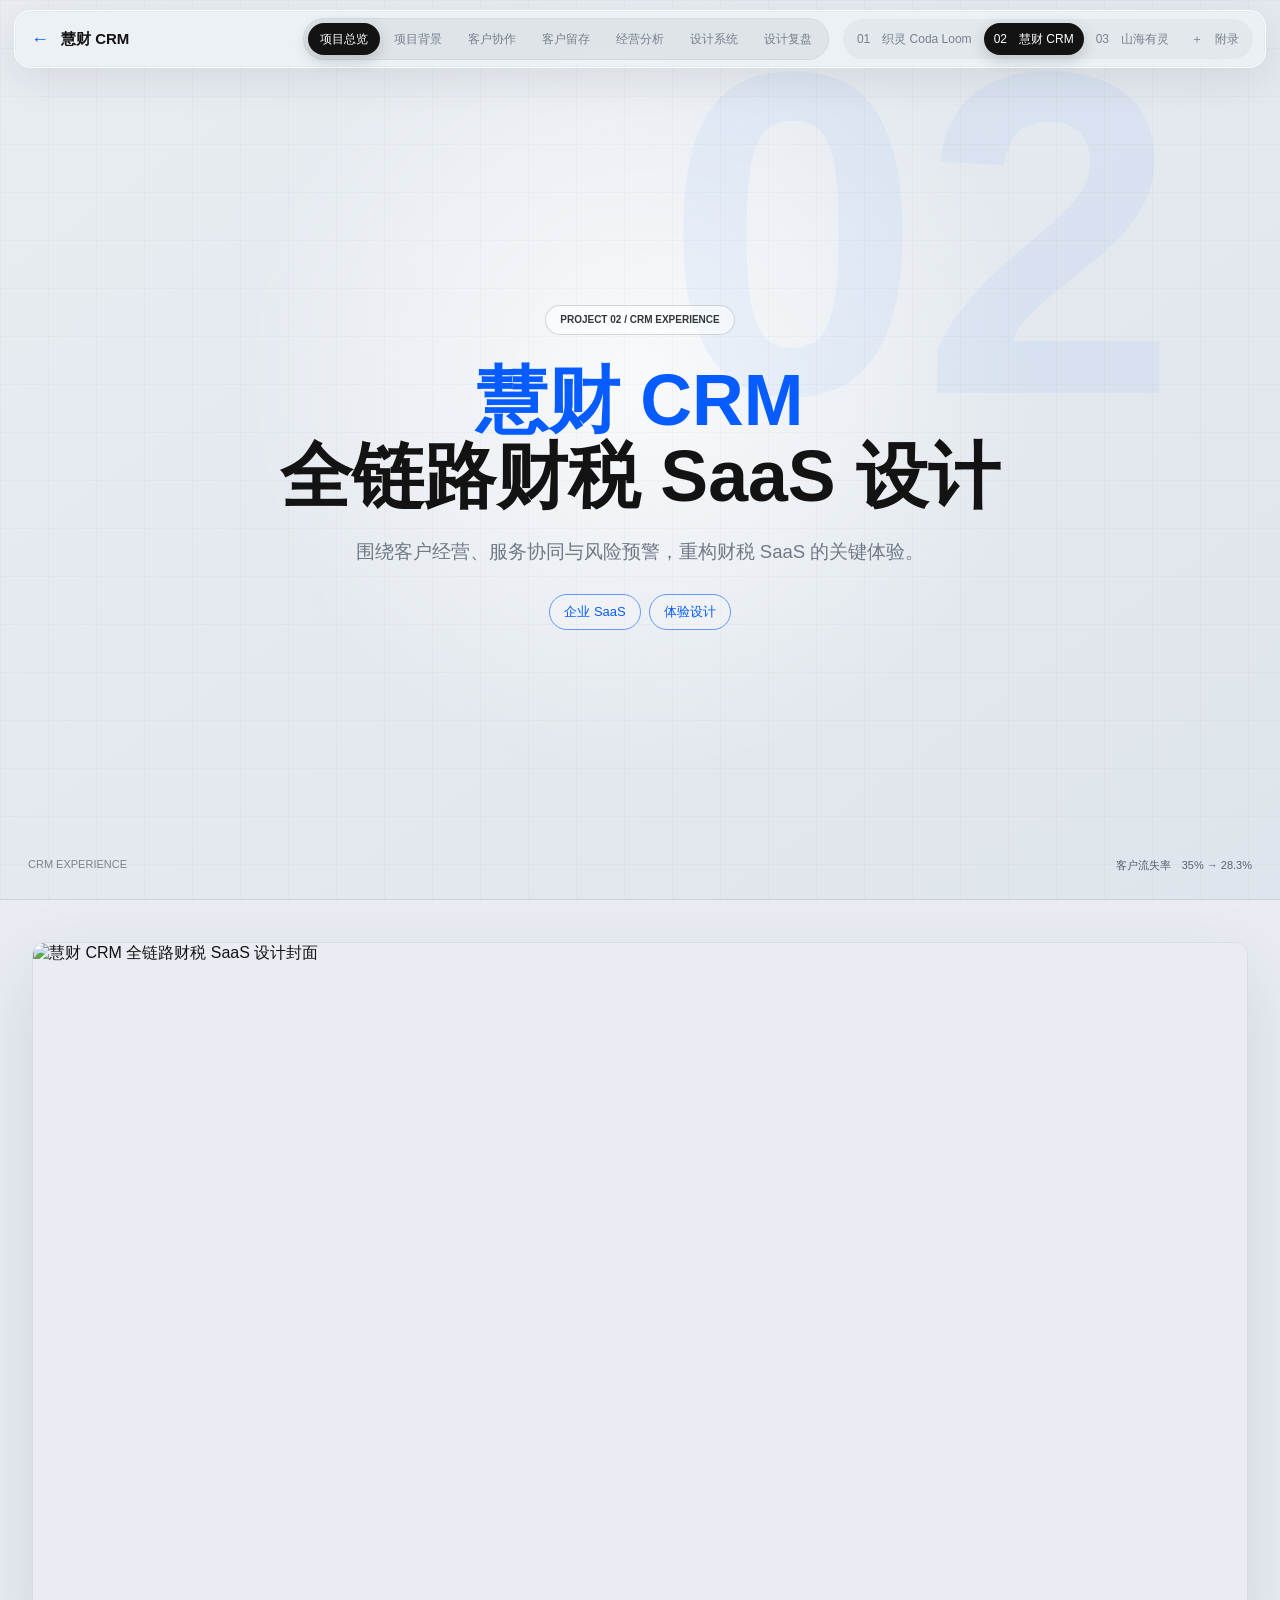
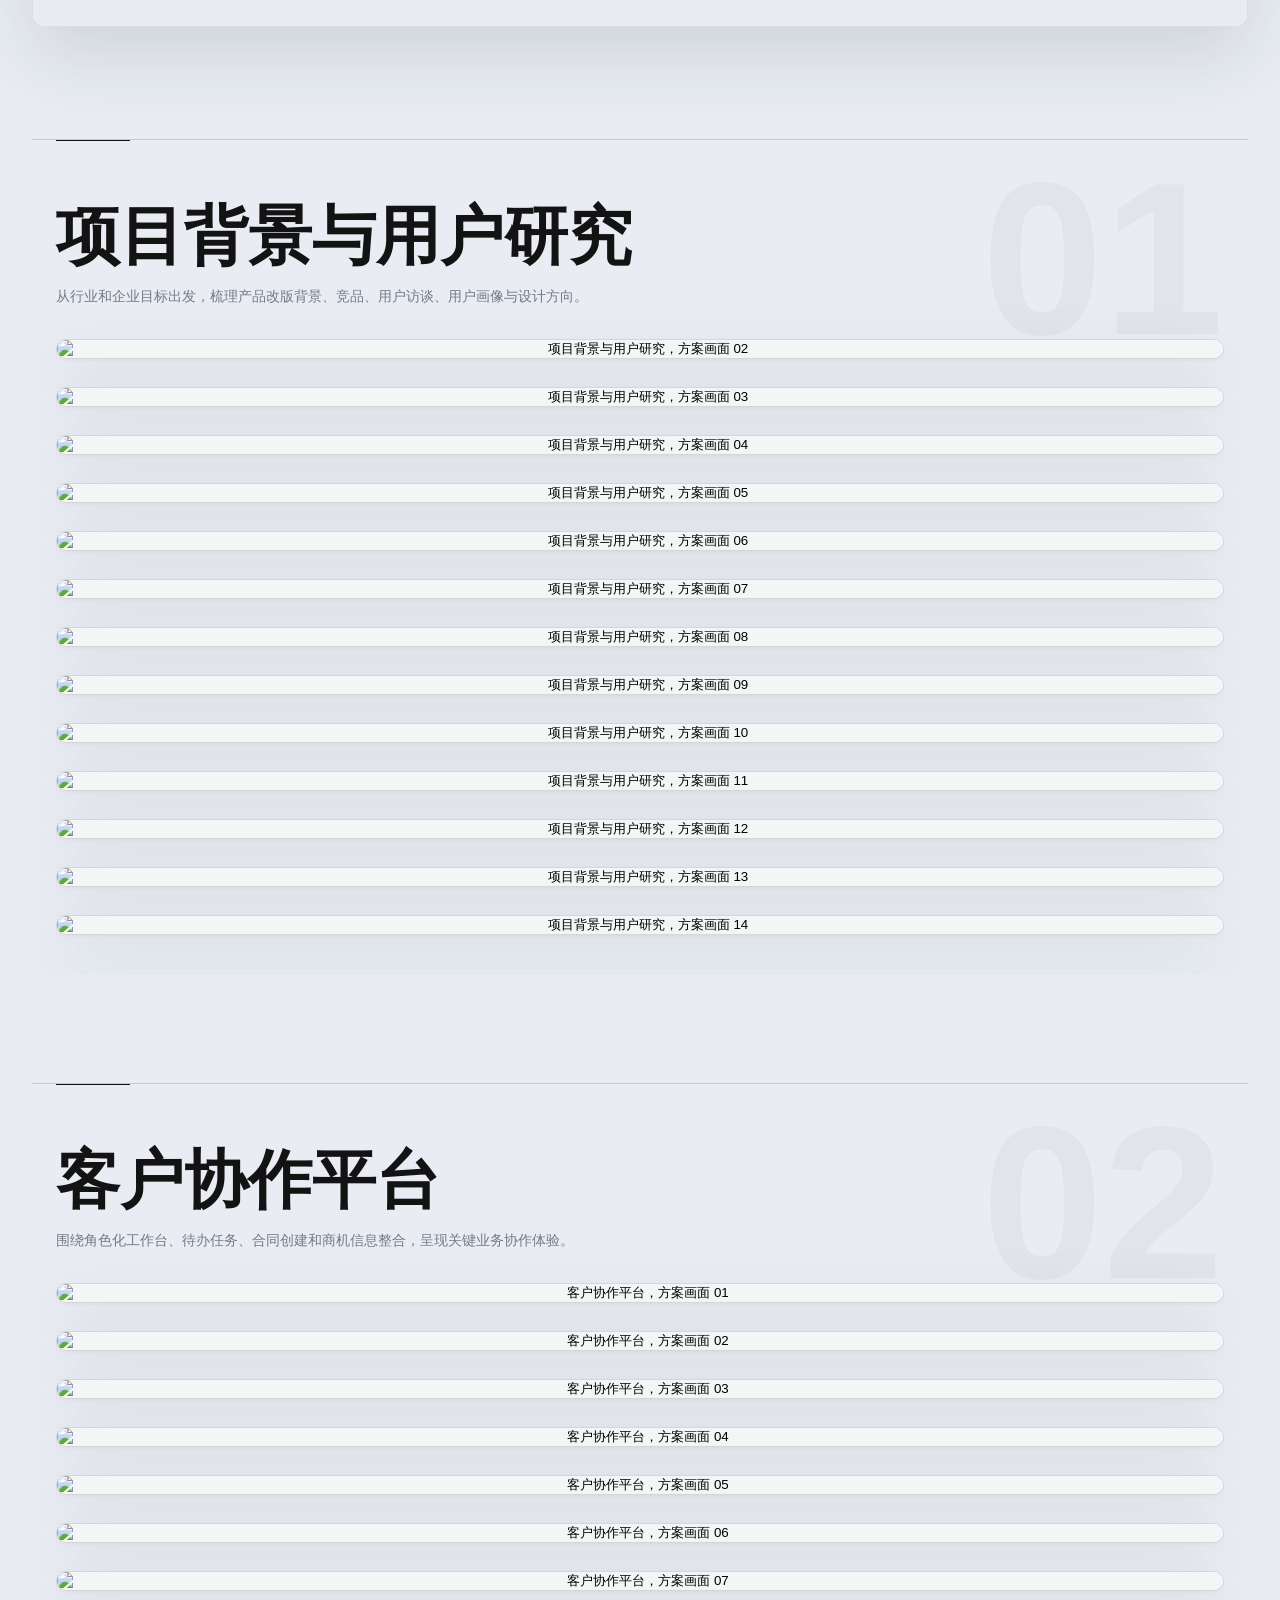
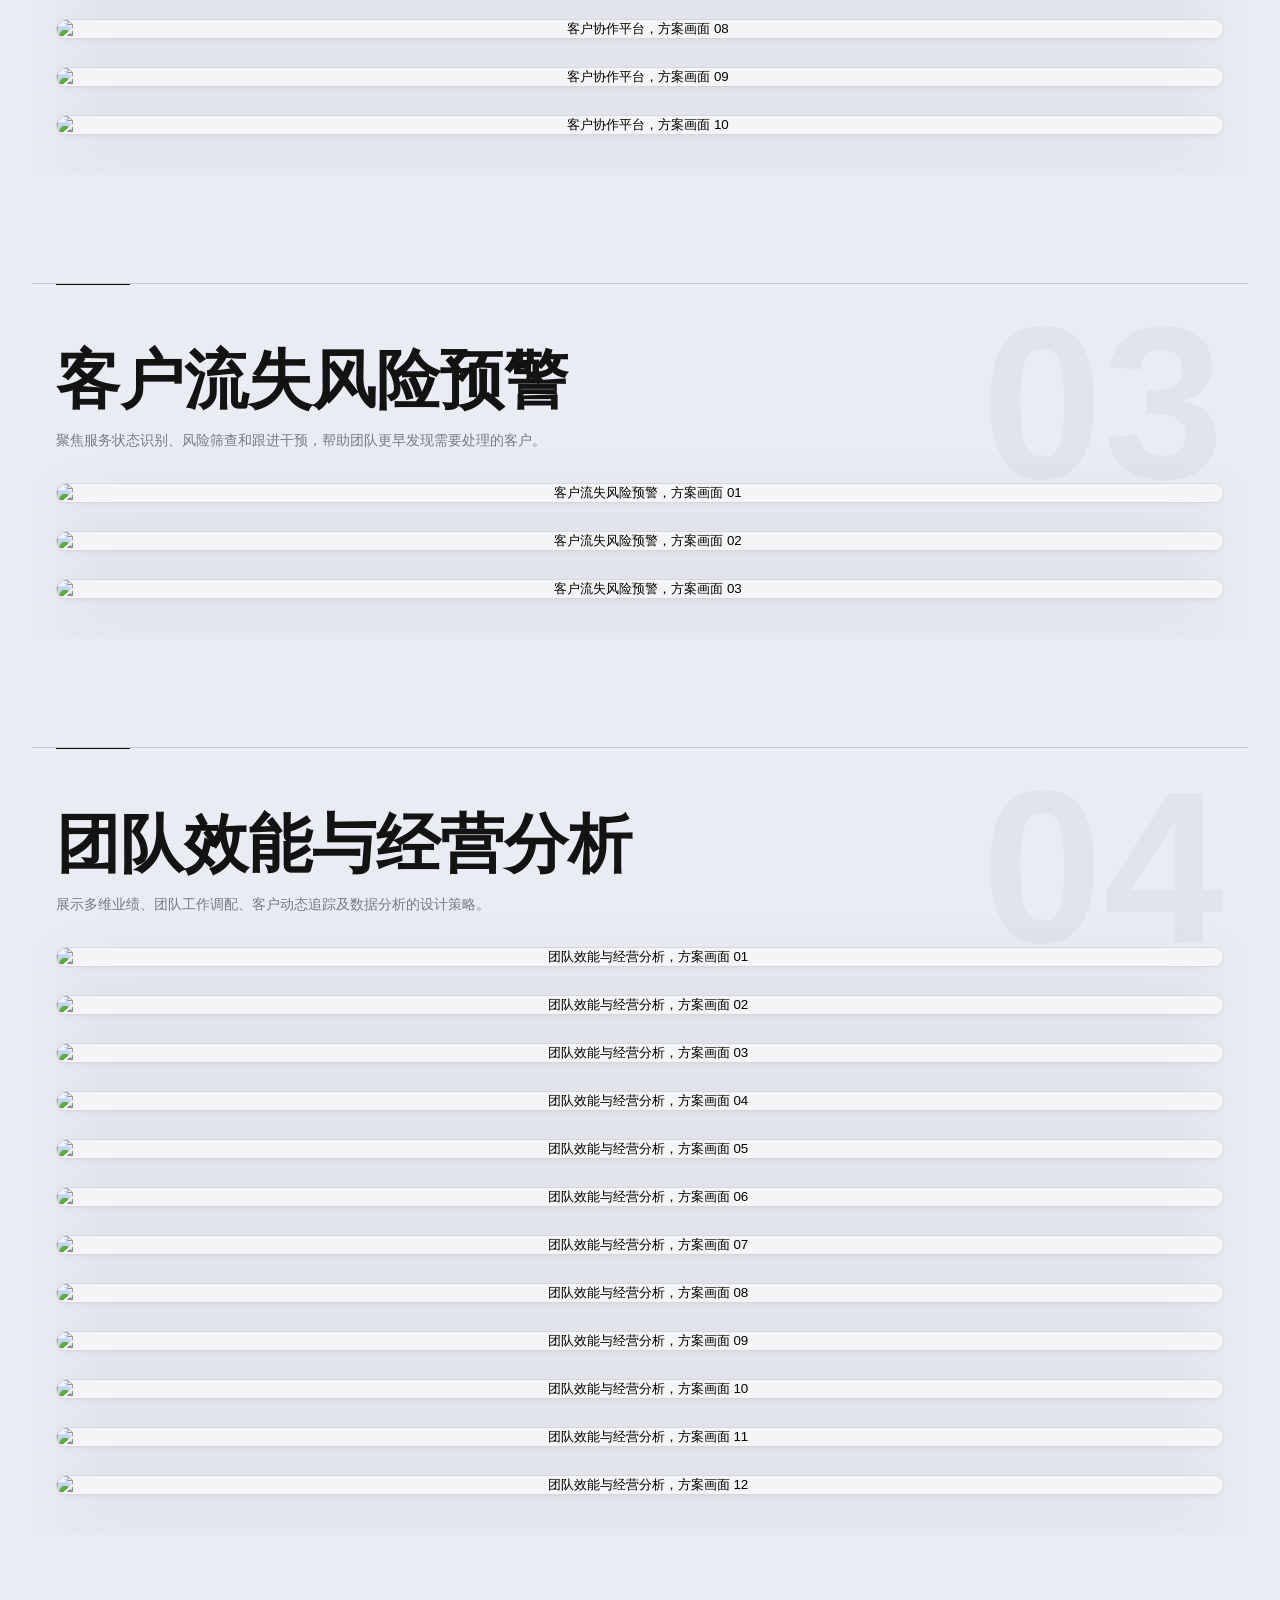
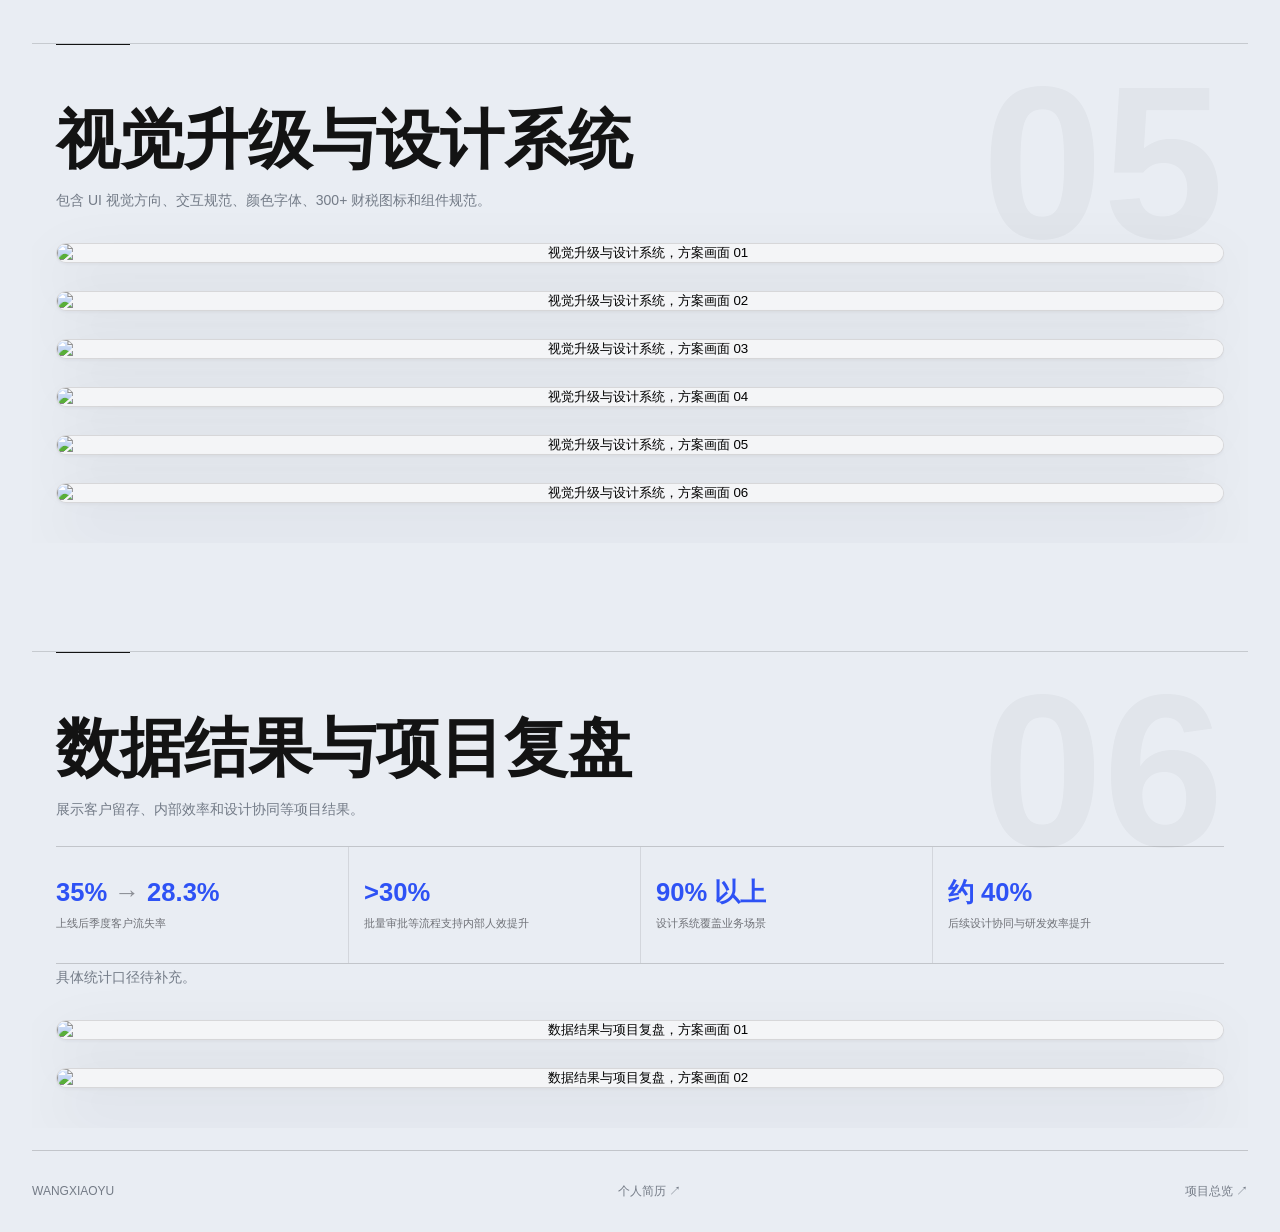
==== portfolio-project1-crm.html @ 3592d7ee "Add portfolio source files" ====
<!doctype html>
<html lang="zh-CN">
<head>
  <meta charset="UTF-8" />
  <meta name="viewport" content="width=device-width, initial-scale=1" />
  <meta name="theme-color" content="#e9edf3" />
  <meta name="description" content="王晓玉的B2B SAAS / EXPERIENCE DESIGN项目案例。" />
  <title>慧财 CRM — 王晓玉作品集</title>
  <link rel="stylesheet" href="styles.css?v=case-clean-20261030-2" />
  <link rel="stylesheet" href="subpages.css?v=case-clean-20261030-2" />
  <link rel="stylesheet" href="case-decks.css?v=case-clean-20261030-3" />
</head>
<body class="case-page" data-project="crm" data-case-index="02">
  <a class="skip-link" href="#case-content">跳至项目内容</a>
  <div class="page-progress" aria-hidden="true"><span></span></div>
  <aside class="case-rail-shell" aria-label="当前章节"><nav><ol class="case-rail-list"></ol></nav></aside>
  <header class="case-topbar">
    <a class="case-home" href="index.html#work" aria-label="返回作品集项目总览"><span aria-hidden="true">←</span><strong>慧财 CRM</strong></a>
    <nav class="chapter-nav case-anchors" aria-label="项目章节"><a href="#overview">项目总览</a><a href="#crm-context">项目背景</a><a href="#crm-workbench">客户协作</a><a href="#crm-retention">客户留存</a><a href="#crm-operations">经营分析</a><a href="#crm-system">设计系统</a><a href="#crm-results">设计复盘</a></nav>
    <nav class="case-project-menu" aria-label="项目切换"><a href="portfolio-project2-coda-loom.html">01　织灵 Coda Loom</a><a href="portfolio-project1-crm.html" class="current" aria-current="page">02　慧财 CRM</a><a href="portfolio-project3-shanhai.html">03　山海有灵</a><a href="portfolio-project4-appendix.html">＋　附录</a></nav>
  </header>
  <main class="case-main" id="case-content">
    <section class="case-hero case-hero--crm" id="overview" data-chapter data-index="02">
      <div class="case-hero-content">
        <span class="case-project-label">PROJECT 02 / CRM EXPERIENCE</span>
        <h1><span>慧财 CRM</span><br /><strong>全链路财税 SaaS 设计</strong></h1>
        <p>围绕客户经营、服务协同与风险预警，重构财税 SaaS 的关键体验。</p>
        <div class="case-hero-tags" aria-label="项目类型"><span>企业 SaaS</span><span>体验设计</span></div>
      </div>
      <div class="case-hero-foot"><span>CRM EXPERIENCE</span><strong>客户流失率　35% → 28.3%</strong></div>
    </section>
    <figure class="case-cover case-cover--image case-cover--crm"><img src="assets/project-decks/hc-crm/01.avif" alt="慧财 CRM 全链路财税 SaaS 设计封面" width="1600" height="900" fetchpriority="high" decoding="async" /></figure>
<section class="case-chapter" id="crm-context" data-chapter data-index="01"><div class="chapter-index"><span>01 / RESEARCH</span><strong>项目背景与用户研究</strong></div><div class="chapter-content"><h2>项目背景与用户研究</h2><p>从行业和企业目标出发，梳理产品改版背景、竞品、用户访谈、用户画像与设计方向。</p><div class="case-slide-list"><figure class="case-slide"><button class="case-image-button" type="button" data-zoom aria-label="放大查看：项目背景与用户研究，方案画面 02"><img src="assets/project-decks/hc-crm/02.avif" alt="项目背景与用户研究，方案画面 02" width="1600" height="900" loading="lazy" decoding="async" /></button></figure><figure class="case-slide"><button class="case-image-button" type="button" data-zoom aria-label="放大查看：项目背景与用户研究，方案画面 03"><img src="assets/project-decks/hc-crm/03.avif" alt="项目背景与用户研究，方案画面 03" width="1600" height="900" loading="lazy" decoding="async" /></button></figure><figure class="case-slide"><button class="case-image-button" type="button" data-zoom aria-label="放大查看：项目背景与用户研究，方案画面 04"><img src="assets/project-decks/hc-crm/04.avif" alt="项目背景与用户研究，方案画面 04" width="1600" height="900" loading="lazy" decoding="async" /></button></figure><figure class="case-slide"><button class="case-image-button" type="button" data-zoom aria-label="放大查看：项目背景与用户研究，方案画面 05"><img src="assets/project-decks/hc-crm/05.avif" alt="项目背景与用户研究，方案画面 05" width="1600" height="900" loading="lazy" decoding="async" /></button></figure><figure class="case-slide"><button class="case-image-button" type="button" data-zoom aria-label="放大查看：项目背景与用户研究，方案画面 06"><img src="assets/project-decks/hc-crm/06.avif" alt="项目背景与用户研究，方案画面 06" width="1600" height="900" loading="lazy" decoding="async" /></button></figure><figure class="case-slide"><button class="case-image-button" type="button" data-zoom aria-label="放大查看：项目背景与用户研究，方案画面 07"><img src="assets/project-decks/hc-crm/07.avif" alt="项目背景与用户研究，方案画面 07" width="1600" height="900" loading="lazy" decoding="async" /></button></figure><figure class="case-slide"><button class="case-image-button" type="button" data-zoom aria-label="放大查看：项目背景与用户研究，方案画面 08"><img src="assets/project-decks/hc-crm/08.avif" alt="项目背景与用户研究，方案画面 08" width="1600" height="900" loading="lazy" decoding="async" /></button></figure><figure class="case-slide"><button class="case-image-button" type="button" data-zoom aria-label="放大查看：项目背景与用户研究，方案画面 09"><img src="assets/project-decks/hc-crm/09.avif" alt="项目背景与用户研究，方案画面 09" width="1600" height="900" loading="lazy" decoding="async" /></button></figure><figure class="case-slide"><button class="case-image-button" type="button" data-zoom aria-label="放大查看：项目背景与用户研究，方案画面 10"><img src="assets/project-decks/hc-crm/10.avif" alt="项目背景与用户研究，方案画面 10" width="1600" height="900" loading="lazy" decoding="async" /></button></figure><figure class="case-slide"><button class="case-image-button" type="button" data-zoom aria-label="放大查看：项目背景与用户研究，方案画面 11"><img src="assets/project-decks/hc-crm/11.avif" alt="项目背景与用户研究，方案画面 11" width="1600" height="900" loading="lazy" decoding="async" /></button></figure><figure class="case-slide"><button class="case-image-button" type="button" data-zoom aria-label="放大查看：项目背景与用户研究，方案画面 12"><img src="assets/project-decks/hc-crm/12.avif" alt="项目背景与用户研究，方案画面 12" width="1600" height="900" loading="lazy" decoding="async" /></button></figure><figure class="case-slide"><button class="case-image-button" type="button" data-zoom aria-label="放大查看：项目背景与用户研究，方案画面 13"><img src="assets/project-decks/hc-crm/13.avif" alt="项目背景与用户研究，方案画面 13" width="1600" height="900" loading="lazy" decoding="async" /></button></figure><figure class="case-slide"><button class="case-image-button" type="button" data-zoom aria-label="放大查看：项目背景与用户研究，方案画面 14"><img src="assets/project-decks/hc-crm/14.avif" alt="项目背景与用户研究，方案画面 14" width="1600" height="900" loading="lazy" decoding="async" /></button></figure></div></div></section><section class="case-chapter" id="crm-workbench" data-chapter data-index="02"><div class="chapter-index"><span>02 / WORKFLOW</span><strong>客户协作平台</strong></div><div class="chapter-content"><h2>客户协作平台</h2><p>围绕角色化工作台、待办任务、合同创建和商机信息整合，呈现关键业务协作体验。</p><div class="case-slide-list"><figure class="case-slide"><button class="case-image-button" type="button" data-zoom aria-label="放大查看：客户协作平台，方案画面 01"><img src="assets/project-decks/hc-crm/15.avif" alt="客户协作平台，方案画面 01" width="1600" height="900" loading="lazy" decoding="async" /></button></figure><figure class="case-slide"><button class="case-image-button" type="button" data-zoom aria-label="放大查看：客户协作平台，方案画面 02"><img src="assets/project-decks/hc-crm/16.avif" alt="客户协作平台，方案画面 02" width="1600" height="900" loading="lazy" decoding="async" /></button></figure><figure class="case-slide"><button class="case-image-button" type="button" data-zoom aria-label="放大查看：客户协作平台，方案画面 03"><img src="assets/project-decks/hc-crm/17.avif" alt="客户协作平台，方案画面 03" width="1600" height="900" loading="lazy" decoding="async" /></button></figure><figure class="case-slide"><button class="case-image-button" type="button" data-zoom aria-label="放大查看：客户协作平台，方案画面 04"><img src="assets/project-decks/hc-crm/18.avif" alt="客户协作平台，方案画面 04" width="1600" height="900" loading="lazy" decoding="async" /></button></figure><figure class="case-slide"><button class="case-image-button" type="button" data-zoom aria-label="放大查看：客户协作平台，方案画面 05"><img src="assets/project-decks/hc-crm/19.avif" alt="客户协作平台，方案画面 05" width="1600" height="900" loading="lazy" decoding="async" /></button></figure><figure class="case-slide"><button class="case-image-button" type="button" data-zoom aria-label="放大查看：客户协作平台，方案画面 06"><img src="assets/project-decks/hc-crm/20.avif" alt="客户协作平台，方案画面 06" width="1600" height="900" loading="lazy" decoding="async" /></button></figure><figure class="case-slide"><button class="case-image-button" type="button" data-zoom aria-label="放大查看：客户协作平台，方案画面 07"><img src="assets/project-decks/hc-crm/21.avif" alt="客户协作平台，方案画面 07" width="1600" height="900" loading="lazy" decoding="async" /></button></figure><figure class="case-slide"><button class="case-image-button" type="button" data-zoom aria-label="放大查看：客户协作平台，方案画面 08"><img src="assets/project-decks/hc-crm/22.avif" alt="客户协作平台，方案画面 08" width="1600" height="900" loading="lazy" decoding="async" /></button></figure><figure class="case-slide"><button class="case-image-button" type="button" data-zoom aria-label="放大查看：客户协作平台，方案画面 09"><img src="assets/project-decks/hc-crm/23.avif" alt="客户协作平台，方案画面 09" width="1600" height="900" loading="lazy" decoding="async" /></button></figure><figure class="case-slide"><button class="case-image-button" type="button" data-zoom aria-label="放大查看：客户协作平台，方案画面 10"><img src="assets/project-decks/hc-crm/24.avif" alt="客户协作平台，方案画面 10" width="1600" height="900" loading="lazy" decoding="async" /></button></figure></div></div></section><section class="case-chapter" id="crm-retention" data-chapter data-index="03"><div class="chapter-index"><span>03 / CUSTOMER SUCCESS</span><strong>客户流失风险预警</strong></div><div class="chapter-content"><h2>客户流失风险预警</h2><p>聚焦服务状态识别、风险筛查和跟进干预，帮助团队更早发现需要处理的客户。</p><div class="case-slide-list"><figure class="case-slide"><button class="case-image-button" type="button" data-zoom aria-label="放大查看：客户流失风险预警，方案画面 01"><img src="assets/project-decks/hc-crm/25.avif" alt="客户流失风险预警，方案画面 01" width="1600" height="900" loading="lazy" decoding="async" /></button></figure><figure class="case-slide"><button class="case-image-button" type="button" data-zoom aria-label="放大查看：客户流失风险预警，方案画面 02"><img src="assets/project-decks/hc-crm/26.avif" alt="客户流失风险预警，方案画面 02" width="1600" height="900" loading="lazy" decoding="async" /></button></figure><figure class="case-slide"><button class="case-image-button" type="button" data-zoom aria-label="放大查看：客户流失风险预警，方案画面 03"><img src="assets/project-decks/hc-crm/27.avif" alt="客户流失风险预警，方案画面 03" width="1600" height="900" loading="lazy" decoding="async" /></button></figure></div></div></section><section class="case-chapter" id="crm-operations" data-chapter data-index="04"><div class="chapter-index"><span>04 / ANALYTICS</span><strong>团队效能与经营分析</strong></div><div class="chapter-content"><h2>团队效能与经营分析</h2><p>展示多维业绩、团队工作调配、客户动态追踪及数据分析的设计策略。</p><div class="case-slide-list"><figure class="case-slide"><button class="case-image-button" type="button" data-zoom aria-label="放大查看：团队效能与经营分析，方案画面 01"><img src="assets/project-decks/hc-crm/28.avif" alt="团队效能与经营分析，方案画面 01" width="1600" height="900" loading="lazy" decoding="async" /></button></figure><figure class="case-slide"><button class="case-image-button" type="button" data-zoom aria-label="放大查看：团队效能与经营分析，方案画面 02"><img src="assets/project-decks/hc-crm/29.avif" alt="团队效能与经营分析，方案画面 02" width="1600" height="900" loading="lazy" decoding="async" /></button></figure><figure class="case-slide"><button class="case-image-button" type="button" data-zoom aria-label="放大查看：团队效能与经营分析，方案画面 03"><img src="assets/project-decks/hc-crm/30.avif" alt="团队效能与经营分析，方案画面 03" width="1600" height="900" loading="lazy" decoding="async" /></button></figure><figure class="case-slide"><button class="case-image-button" type="button" data-zoom aria-label="放大查看：团队效能与经营分析，方案画面 04"><img src="assets/project-decks/hc-crm/31.avif" alt="团队效能与经营分析，方案画面 04" width="1600" height="900" loading="lazy" decoding="async" /></button></figure><figure class="case-slide"><button class="case-image-button" type="button" data-zoom aria-label="放大查看：团队效能与经营分析，方案画面 05"><img src="assets/project-decks/hc-crm/32.avif" alt="团队效能与经营分析，方案画面 05" width="1600" height="900" loading="lazy" decoding="async" /></button></figure><figure class="case-slide"><button class="case-image-button" type="button" data-zoom aria-label="放大查看：团队效能与经营分析，方案画面 06"><img src="assets/project-decks/hc-crm/33.avif" alt="团队效能与经营分析，方案画面 06" width="1600" height="900" loading="lazy" decoding="async" /></button></figure><figure class="case-slide"><button class="case-image-button" type="button" data-zoom aria-label="放大查看：团队效能与经营分析，方案画面 07"><img src="assets/project-decks/hc-crm/34.avif" alt="团队效能与经营分析，方案画面 07" width="1600" height="900" loading="lazy" decoding="async" /></button></figure><figure class="case-slide"><button class="case-image-button" type="button" data-zoom aria-label="放大查看：团队效能与经营分析，方案画面 08"><img src="assets/project-decks/hc-crm/35.avif" alt="团队效能与经营分析，方案画面 08" width="1600" height="900" loading="lazy" decoding="async" /></button></figure><figure class="case-slide"><button class="case-image-button" type="button" data-zoom aria-label="放大查看：团队效能与经营分析，方案画面 09"><img src="assets/project-decks/hc-crm/36.avif" alt="团队效能与经营分析，方案画面 09" width="1600" height="900" loading="lazy" decoding="async" /></button></figure><figure class="case-slide"><button class="case-image-button" type="button" data-zoom aria-label="放大查看：团队效能与经营分析，方案画面 10"><img src="assets/project-decks/hc-crm/37.avif" alt="团队效能与经营分析，方案画面 10" width="1600" height="900" loading="lazy" decoding="async" /></button></figure><figure class="case-slide"><button class="case-image-button" type="button" data-zoom aria-label="放大查看：团队效能与经营分析，方案画面 11"><img src="assets/project-decks/hc-crm/38.avif" alt="团队效能与经营分析，方案画面 11" width="1600" height="900" loading="lazy" decoding="async" /></button></figure><figure class="case-slide"><button class="case-image-button" type="button" data-zoom aria-label="放大查看：团队效能与经营分析，方案画面 12"><img src="assets/project-decks/hc-crm/39.avif" alt="团队效能与经营分析，方案画面 12" width="1600" height="900" loading="lazy" decoding="async" /></button></figure></div></div></section><section class="case-chapter" id="crm-system" data-chapter data-index="05"><div class="chapter-index"><span>05 / DESIGN SYSTEM</span><strong>视觉升级与设计系统</strong></div><div class="chapter-content"><h2>视觉升级与设计系统</h2><p>包含 UI 视觉方向、交互规范、颜色字体、300+ 财税图标和组件规范。</p><div class="case-slide-list"><figure class="case-slide"><button class="case-image-button" type="button" data-zoom aria-label="放大查看：视觉升级与设计系统，方案画面 01"><img src="assets/project-decks/hc-crm/40.avif" alt="视觉升级与设计系统，方案画面 01" width="1600" height="900" loading="lazy" decoding="async" /></button></figure><figure class="case-slide"><button class="case-image-button" type="button" data-zoom aria-label="放大查看：视觉升级与设计系统，方案画面 02"><img src="assets/project-decks/hc-crm/41.avif" alt="视觉升级与设计系统，方案画面 02" width="1600" height="900" loading="lazy" decoding="async" /></button></figure><figure class="case-slide"><button class="case-image-button" type="button" data-zoom aria-label="放大查看：视觉升级与设计系统，方案画面 03"><img src="assets/project-decks/hc-crm/42.avif" alt="视觉升级与设计系统，方案画面 03" width="1600" height="900" loading="lazy" decoding="async" /></button></figure><figure class="case-slide"><button class="case-image-button" type="button" data-zoom aria-label="放大查看：视觉升级与设计系统，方案画面 04"><img src="assets/project-decks/hc-crm/43.avif" alt="视觉升级与设计系统，方案画面 04" width="1600" height="900" loading="lazy" decoding="async" /></button></figure><figure class="case-slide"><button class="case-image-button" type="button" data-zoom aria-label="放大查看：视觉升级与设计系统，方案画面 05"><img src="assets/project-decks/hc-crm/44.avif" alt="视觉升级与设计系统，方案画面 05" width="1600" height="900" loading="lazy" decoding="async" /></button></figure><figure class="case-slide"><button class="case-image-button" type="button" data-zoom aria-label="放大查看：视觉升级与设计系统，方案画面 06"><img src="assets/project-decks/hc-crm/45.avif" alt="视觉升级与设计系统，方案画面 06" width="1600" height="900" loading="lazy" decoding="async" /></button></figure></div></div></section><section class="case-chapter" id="crm-results" data-chapter data-index="06"><div class="chapter-index"><span>06 / OUTCOME</span><strong>数据结果与项目复盘</strong></div><div class="chapter-content"><h2>数据结果与项目复盘</h2><p>展示客户留存、内部效率和设计协同等项目结果。</p><div class="crm-metric-grid"><article><strong>35% <i>→</i> 28.3%</strong><span>上线后季度客户流失率</span></article><article><strong>&gt;30%</strong><span>批量审批等流程支持内部人效提升</span></article><article><strong>90% 以上</strong><span>设计系统覆盖业务场景</span></article><article><strong>约 40%</strong><span>后续设计协同与研发效率提升</span></article></div><p class="case-footnote">具体统计口径待补充。</p><div class="case-slide-list"><figure class="case-slide"><button class="case-image-button" type="button" data-zoom aria-label="放大查看：数据结果与项目复盘，方案画面 01"><img src="assets/project-decks/hc-crm/46.avif" alt="数据结果与项目复盘，方案画面 01" width="1600" height="900" loading="lazy" decoding="async" /></button></figure><figure class="case-slide"><button class="case-image-button" type="button" data-zoom aria-label="放大查看：数据结果与项目复盘，方案画面 02"><img src="assets/project-decks/hc-crm/47.avif" alt="数据结果与项目复盘，方案画面 02" width="1600" height="900" loading="lazy" decoding="async" /></button></figure></div></div></section>
</main>
  <footer class="site-footer case-footer"><a href="index.html">WANGXIAOYU</a><a href="portfolio-resume.html">个人简历 ↗</a><a href="index.html#work">项目总览 ↗</a></footer>
  <dialog class="lightbox" aria-label="项目图片放大查看"><button class="lightbox-close" type="button" data-lightbox-close aria-label="关闭图片">×</button><img alt="" /></dialog>
  <script src="case-study.js?v=case-clean-20261030-2"></script>
</body>
</html>
---- styles.css ----
:root {
      --paper: #e9edf3;
      --ink: #111214;
      --muted: #707278;
      --line: rgba(17,18,20,.18);
      --blue: #2e52f5;
      --acid: #d8ff64;
      --page: min(1800px, calc(100vw - 64px));
      --font-sans: "Microsoft YaHei", "PingFang SC", "Noto Sans CJK SC", Arial, sans-serif;
      --fs-display-xl:120px; --lh-display-xl:136px;
      --fs-display-l:88px; --lh-display-l:104px;
      --fs-h1:64px; --lh-h1:80px;
      --fs-h2:48px; --lh-h2:64px;
      --fs-h3:32px; --lh-h3:44px;
      --fs-h4:24px; --lh-h4:34px;
      --fs-body-l:18px; --lh-body-l:32px;
      --fs-body:16px; --lh-body:28px;
      --fs-support:14px; --lh-support:22px;
      --fs-meta:12px; --lh-meta:18px;
    }

    * { box-sizing: border-box; }
    html { scroll-behavior: smooth; scroll-padding-top: 82px; background: var(--paper); }
    body {
      margin: 0;
      color: var(--ink);
      background: var(--paper);
      font-family: var(--font-sans);
      -webkit-font-smoothing: antialiased;
      overflow-x: hidden;
    }
    ::selection { color: white; background: var(--blue); }
    a { color: inherit; text-decoration: none; }
    .page { width: var(--page); margin-inline: auto; }

    .topbar {
      --nav-gutter:max(24px,calc((100vw - 1800px)/2));
      width:100%;
      max-width:none;
      height:68px;
      padding:0 var(--nav-gutter);
      display: grid;
      grid-template-columns: 1fr auto 1fr;
      align-items: center;
      position: fixed;
      z-index: 120;
      top:0;
      left:0;
      margin: 0;
      border:0;
      border-bottom:1px solid rgba(17,18,20,.12);
      border-radius:0;
      background:rgba(233,237,243,.6);
      box-shadow:none;
      backdrop-filter:blur(18px) saturate(120%);
      -webkit-backdrop-filter:blur(18px) saturate(120%);
      transform:none;
      transition:background .28s ease,border-color .28s ease,box-shadow .28s ease;
    }
    .topbar.is-scrolled {
      border-bottom-color:rgba(17,18,20,.17);
      background:rgba(233,237,243,.93);
      box-shadow:0 12px 38px rgba(25,31,42,.075);
    }
    .wordmark { width:max-content; display:inline-flex; align-items:center; gap:10px; font-size:11px; font-weight:800; text-transform:uppercase; transition:color .25s ease; }
    .wordmark-avatar {
      width:26px;
      height:26px;
      flex:0 0 26px;
      display:block;
      border:1px solid rgba(17,18,20,.16);
      border-radius:50%;
      object-fit:cover;
      box-shadow:0 2px 7px rgba(17,18,20,.12);
    }
    .wordmark:hover { color:var(--blue); }
    .topnav {
      position:relative;
      display:flex;
      align-items:stretch;
      align-self:stretch;
      gap:34px;
      padding:0;
      border:0;
      border-radius:0;
      color:#777a80;
      background:transparent;
      font-size:12px;
    }
    .topnav a { --nav-lift:0px; position:relative; z-index:2; height:100%; padding:0 2px; display:flex; align-items:center; color:inherit; transition:color .22s ease,transform .22s cubic-bezier(.2,.75,.2,1); transform:translateY(var(--nav-lift)); }
    .topnav a:hover,.topnav a:focus-visible,.topnav a.is-active { color:var(--ink); outline:0; }
    .topnav-indicator { position:absolute; z-index:1; left:0; bottom:-1px; width:20px; height:2px; background:var(--blue); opacity:0; transform:translateX(0); transition:width .34s cubic-bezier(.2,.75,.2,1),transform .34s cubic-bezier(.2,.75,.2,1),opacity .18s ease; pointer-events:none; }
    .topnav.has-indicator .topnav-indicator { opacity:1; }
    .topright { justify-self:end; display:flex; align-items:center; gap:16px; font-size:11px; font-weight:700; }
    .availability { min-height:34px; padding:0; display:flex; align-items:center; gap:9px; border:0; border-radius:0; background:transparent; color:#555960; }
    .availability::after { content:""; width:1px; height:18px; margin-left:2px; background:rgba(17,18,20,.18); }
    .availability i { width:7px; height:7px; border-radius:50%; background:#23bd79; box-shadow:0 0 0 4px rgba(35,189,121,.1); }
    .topright > a { min-height:36px; padding:0 14px; display:inline-flex; align-items:center; border:1px solid var(--ink); border-radius:6px; color:#fff; background:var(--ink); transition:color .22s ease,background .22s ease,border-color .22s ease,transform .22s ease; }
    .topright > a:hover,.topright > a:focus-visible { color:#fff; border-color:var(--ink); background:var(--ink); transform:translateY(-1px); }

    .hero {
      --hero-gutter: max(32px, calc((100vw - 1800px) / 2));
      width: 100%;
      margin-inline: 0;
      min-height: 100svh;
      position: relative;
      display: grid;
      grid-template-columns: repeat(12, 1fr);
      grid-template-rows: 1fr auto;
      gap: 0 18px;
      padding: 106px var(--hero-gutter) 28px;
      overflow: hidden;
    }

    .hero-dot-field {
      position: absolute;
      z-index: 0;
      inset: 0;
      width: 100%;
      height: 100%;
      pointer-events: none;
      opacity: .72;
      mask-image: radial-gradient(ellipse 94% 92% at 50% 47%,#000 42%,rgba(0,0,0,.78) 72%,transparent 100%);
      -webkit-mask-image: radial-gradient(ellipse 94% 92% at 50% 47%,#000 42%,rgba(0,0,0,.78) 72%,transparent 100%);
    }
    .hero-kicker,.portrait-stage,.hero-intro,.hero-bottom { position:relative; z-index:1; }

    .hero-kicker {
      grid-column: 1 / span 3;
      align-self: start;
      padding-top: 20px;
      position: relative;
      z-index: 4;
    }
    .micro { color:var(--blue); font:10px/1 ui-monospace, monospace; letter-spacing:.13em; text-transform:uppercase; }
    .hero-kicker p { max-width:260px; margin:18px 0 0; color:var(--muted); font-size:13px; line-height:1.7; }

    .display-title {
      position: absolute;
      z-index: 1;
      top: max(250px, 17%);
      left: var(--hero-gutter);
      right: var(--hero-gutter);
      pointer-events: none;
    }
    .display-title span {
      display: block;
      font-size: clamp(118px, 12.5vw, 238px);
      line-height: .76;
      letter-spacing: -.09em;
      font-weight: 650;
      white-space: nowrap;
    }
    .display-title span:last-child { margin-left: 28%; color: transparent; -webkit-text-stroke: 1.2px rgba(17,18,20,.32); }

    .portrait-stage {
      grid-column: 5 / span 4;
      align-self: stretch;
      justify-self: center;
      width: min(520px, 100%);
      min-height: 640px;
      position: relative;
      z-index: 7;
      margin-top: 0;
      pointer-events:none;
    }
    .lanyard-react-root,
    .lanyard-react-mount,
    .lanyard-wrapper {
      position:relative;
      width:100%;
      height:100%;
      min-height:640px;
    }
    .lanyard-react-root {
      position:absolute;
      z-index:6;
      isolation:isolate;
      left:0;
      top:0;
      width:100%;
      height:640px;
      max-width:none;
      transform:none;
    }
    .lanyard-react-mount {
      position:absolute;
      inset:0;
      z-index:1;
      opacity:0;
      transition:opacity .34s ease;
    }
    .lanyard-poster-action {
      position:absolute;
      z-index:2;
      top:0;
      left:50%;
      width:clamp(300px,25vw,430px);
      aspect-ratio:360 / 830;
      padding:0;
      border:0;
      background:transparent;
      transform:translateX(-50%);
      opacity:1;
      cursor:default;
      transition:opacity .34s ease,transform .24s ease;
    }
    .lanyard-poster-action img {
      display:block;
      width:100%;
      height:100%;
      object-fit:contain;
      object-position:50% 0;
      user-select:none;
      -webkit-user-drag:none;
    }
    .lanyard-react-root[data-lanyard-mode="balanced"] .lanyard-poster-action,
    .lanyard-react-root[data-lanyard-mode="lite"] .lanyard-poster-action { cursor:pointer; }
    .lanyard-react-root[data-lanyard-mode="balanced"] .lanyard-poster-action:hover,
    .lanyard-react-root[data-lanyard-mode="lite"] .lanyard-poster-action:hover { transform:translateX(-50%) translateY(-2px); }
    .lanyard-react-root[data-lanyard-state="live"] .lanyard-react-mount { opacity:1; }
    .lanyard-react-root[data-lanyard-state="loading"] .lanyard-react-mount {
      opacity:1;
      transition:none;
    }
    .lanyard-react-root[data-lanyard-state="loading"] .lanyard-poster-action {
      opacity:0;
      pointer-events:none;
      transition:none;
    }
    .lanyard-react-root[data-lanyard-state="live"] .lanyard-poster-action {
      opacity:0;
      pointer-events:none;
    }
    .lanyard-poster-action:focus-visible { outline:2px solid var(--blue); outline-offset:4px; border-radius:18px; }
    .lanyard-wrapper { display:flex; align-items:center; justify-content:center; }
    .lanyard-wrapper canvas {
      display:block;
      width:100% !important;
      height:100% !important;
      touch-action:none;
    }
    .lanyard-fallback {
      position:absolute; inset:0; display:grid; place-items:center;
      color:rgba(17,18,20,.5); font:10px/1.4 ui-monospace,monospace;
      letter-spacing:.1em; text-transform:uppercase;
    }
    .lanyard-hint {
      position:absolute; z-index:2; left:50%; bottom:22px; display:flex; align-items:center; gap:8px;
      color:rgba(17,18,20,.5); font-size:10px; line-height:16px; text-transform:uppercase;
      transform:translateX(-50%); pointer-events:none; white-space:nowrap;
    }
    .lanyard-hint::before { content:""; width:18px; height:1px; background:currentColor; }

    .hero-actions {
      position:relative;
      z-index:12;
      width:min(460px,100%);
      margin-top:30px;
      display:grid;
      grid-template-columns:repeat(2,minmax(0,1fr));
      gap:10px;
      pointer-events:auto;
    }
    .hero-action {
      --action-bg:transparent;
      --action-fg:var(--ink);
      --action-border:rgba(17,18,20,.22);
      position:relative;
      min-height:54px;
      padding:0 18px;
      border:1px solid var(--action-border);
      border-radius:8px;
      display:flex;
      align-items:center;
      justify-content:space-between;
      gap:14px;
      color:var(--action-fg);
      background:var(--action-bg);
      pointer-events:auto;
      touch-action:manipulation;
      cursor:pointer;
      transition:background-color .2s ease,border-color .2s ease,color .2s ease,opacity .15s ease,transform .2s ease;
    }
    .hero-action > span { font-size:14px; line-height:22px; font-weight:720; }
    .hero-action > i {
      width:auto;
      height:auto;
      flex:0 0 auto;
      display:grid;
      place-items:center;
      font-size:16px;
      font-style:normal;
      transition:transform .2s ease;
    }
    .hero-action.primary {
      --action-bg:#111214;
      --action-fg:#fff;
      --action-border:#111214;
    }
    .hero-action:hover {
      --action-bg:#fff;
      --action-border:rgba(17,18,20,.22);
      transform:translateY(-1px);
    }
    .hero-action.primary:hover { --action-bg:#111214; --action-border:#111214; }
    .hero-action:hover > i { transform:none; }
    .hero-action:active { opacity:.78; }
    .hero-action:focus-visible { outline:2px solid var(--blue); outline-offset:3px; }

    .hero-intro {
      grid-column: 9 / span 4;
      align-self: center;
      position: relative;
      z-index: auto;
      padding: 12px 10px 0 28px;
    }
    .hero-intro h1 { margin:0; font-size:clamp(40px,3.7vw,68px); line-height:1.03; letter-spacing:-.055em; font-weight:620; }
    .hero-intro h1 em { display:block; margin-bottom:8px; color:var(--blue); font-family:var(--serif); font-size:.54em; font-weight:400; letter-spacing:-.02em; }
    .hero-intro p { max-width:480px; margin:25px 0 0; color:var(--muted); font-size:15px; line-height:1.8; }
    .hero-intro p strong { color:var(--ink); }
    .actions {
      position:relative;
      z-index:7;
      display:flex;
      gap:12px;
      margin-top:30px;
      isolation:isolate;
    }
    .button {
      min-height:56px;
      padding:6px 22px;
      border:1px solid rgba(17,18,20,.16);
      border-radius:999px;
      display:inline-flex; align-items:center; justify-content:center; gap:26px;
      font-size:13px;
      font-weight:720;
      background:rgba(255,255,255,.72);
      box-shadow:0 8px 26px rgba(17,18,20,.06), inset 0 1px 0 rgba(255,255,255,.78);
      backdrop-filter:blur(12px);
      cursor:pointer;
      transition:background .25s ease,color .25s ease,border-color .25s ease,box-shadow .25s ease;
      will-change:transform;
    }
    .button span {
      width:40px;
      height:40px;
      margin-left:2px;
      border-radius:50%;
      display:grid;
      place-items:center;
      color:#fff;
      background:var(--ink);
      font-size:15px;
      transition:transform .28s cubic-bezier(.2,.75,.2,1),background .25s ease,color .25s ease;
    }
    .actions .button { padding-right:7px; }
    .button.primary { color:white; border-color:var(--ink); background:var(--ink); box-shadow:0 10px 30px rgba(17,18,20,.14); }
    .button.primary span { color:var(--ink); background:#fff; }
    .button:hover { border-color:rgba(17,18,20,.34); box-shadow:0 14px 34px rgba(17,18,20,.12), inset 0 1px 0 rgba(255,255,255,.82); }
    .button.primary:hover { background:#24262b; box-shadow:0 16px 38px rgba(17,18,20,.22); }
    .button:hover span { transform:translate(2px,-2px); }

    .hero-bottom {
      grid-column:1 / -1;
      grid-row:2;
      display:grid;
      grid-template-columns:3fr 5fr 4fr;
      gap:18px;
      align-items:end;
      position:relative;
      z-index:5;
      padding-top:24px;
      border-top:1px solid var(--line);
    }
    .tags { display:flex; flex-wrap:wrap; gap:7px; }
    .tag { padding:7px 10px; border:1px solid var(--line); border-radius:999px; color:#5e6167; font-size:10px; background:rgba(255,255,255,.26); }
    .hero-bottom .center-note { text-align:center; color:#777a80; font:9px/1 ui-monospace,monospace; letter-spacing:.13em; text-transform:uppercase; }
    .hero-bottom .scroll { justify-self:end; display:flex; align-items:center; gap:13px; color:#777a80; font:9px/1 ui-monospace,monospace; letter-spacing:.13em; text-transform:uppercase; }
    .scroll::after { content:"↓"; width:28px; height:28px; border:1px solid var(--line); border-radius:50%; display:grid; place-items:center; }

    .capability {
      position:relative;
      overflow:hidden;
      scroll-margin-top:68px;
      padding:130px 0 118px;
      color:#f4f4f0;
      background:#111214;
    }
    .capability::before {
      content:"";
      position:absolute;
      inset:0 0 auto;
      height:3px;
      background:linear-gradient(90deg,var(--blue) 0 28%,rgba(46,82,245,.14) 28% 100%);
    }
    .capability::after {
      content:"CAPABILITY";
      position:absolute;
      right:-.035em;
      top:82px;
      color:transparent;
      -webkit-text-stroke:1px rgba(255,255,255,.055);
      font-size:clamp(120px,17vw,310px);
      font-weight:700;
      line-height:.8;
      pointer-events:none;
      white-space:nowrap;
    }
    .capability > .page { position:relative; z-index:1; }
    .capability-head {
      display:grid;
      grid-template-columns:3fr 9fr;
      gap:18px;
      align-items:start;
      padding-bottom:72px;
      border-bottom:1px solid rgba(255,255,255,.2);
    }
    .capability-label { display:flex; flex-direction:column; gap:22px; padding-top:8px; }
    .capability-label .micro { color:#8ba0ff; }
    .capability-label p {
      max-width:250px;
      margin:0;
      color:rgba(255,255,255,.46);
      text-transform:uppercase;
    }
    .capability-statement h2 {
      max-width:1190px;
      margin:0;
      font-weight:620;
    }
    .capability-statement h2 em { color:#8ba0ff; }
    .capability-nowrap { white-space:nowrap; }
    .capability-statement > p {
      max-width:760px;
      margin:34px 0 0;
      color:rgba(255,255,255,.62);
    }
    .capability-list { border-top:1px solid rgba(255,255,255,.2); }
    .capability-item {
      --spot-x:50%;
      --spot-y:50%;
      position:relative;
      isolation:isolate;
      min-height:176px;
      display:grid;
      grid-template-columns:72px minmax(260px,3.4fr) minmax(390px,5.2fr) minmax(190px,2.2fr);
      gap:28px;
      align-items:center;
      padding:30px 0;
      border-bottom:1px solid rgba(255,255,255,.16);
      overflow:hidden;
    }
    .capability-item::before {
      content:"";
      position:absolute;
      z-index:-2;
      inset:0;
      background:radial-gradient(480px circle at var(--spot-x) var(--spot-y),rgba(46,82,245,.19),rgba(46,82,245,.055) 35%,transparent 72%);
      opacity:0;
      transition:opacity .32s ease;
      pointer-events:none;
    }
    .capability-item::after {
      content:"";
      position:absolute;
      z-index:2;
      left:0;
      right:0;
      bottom:-1px;
      height:2px;
      background:var(--ink);
      transform:scaleX(0);
      transform-origin:left;
      transition:transform .5s cubic-bezier(.2,.75,.2,1);
      pointer-events:none;
    }
    .capability-item:hover::before { opacity:1; }
    .capability-item:hover::after { transform:scaleX(1); }
    .capability-index {
      align-self:start;
      padding-top:7px;
      color:#8ba0ff;
    }
    .capability-title {
      position:relative;
      z-index:1;
      transition:transform .4s cubic-bezier(.2,.75,.2,1);
    }
    .capability-item:hover .capability-title { transform:translateX(8px); }
    .capability-title > span { display:block; color:rgba(255,255,255,.42); text-transform:uppercase; }
    .capability-title h3 { margin:12px 0 0; color:#fff; font-weight:610; }
    .capability-copy { position:relative; z-index:1; }
    .capability-copy p { max-width:660px; margin:0; color:rgba(255,255,255,.62); }
    .capability-evidence { display:flex; flex-wrap:wrap; gap:18px; margin-top:14px; color:rgba(255,255,255,.36); text-transform:uppercase; }
    .capability-evidence span + span::before { content:"·"; margin-right:18px; color:#8ba0ff; }
    .capability-value {
      position:relative;
      z-index:1;
      align-self:stretch;
      display:flex;
      flex-direction:column;
      justify-content:center;
      padding-left:24px;
      border-left:1px solid rgba(255,255,255,.16);
    }
    .capability-value > span { color:#8ba0ff; text-transform:uppercase; }
    .capability-value strong { display:block; margin-top:8px; color:#fff; font-weight:600; }
    .capability-value small { display:block; margin-top:6px; color:rgba(255,255,255,.42); }
    .capability-ghost {
      position:absolute;
      z-index:-1;
      right:14px;
      top:50%;
      color:rgba(255,255,255,.025);
      font-size:104px;
      font-weight:760;
      line-height:1;
      text-transform:uppercase;
      transform:translate(28px,-50%);
      transition:color .35s ease,transform .6s cubic-bezier(.2,.75,.2,1);
      pointer-events:none;
      white-space:nowrap;
    }
    .capability-item:hover .capability-ghost { color:rgba(139,160,255,.07); transform:translate(0,-50%); }
    .capability-foot {
      display:flex;
      justify-content:space-between;
      gap:24px;
      padding-top:24px;
      color:rgba(255,255,255,.36);
      text-transform:uppercase;
    }
    .capability-foot span:last-child { color:rgba(255,255,255,.7); text-align:right; }

    .section { padding:130px 0; }
    .section-head { display:grid; grid-template-columns:3fr 9fr; gap:18px; align-items:end; padding-bottom:28px; border-bottom:1px solid var(--line); }
    .section-head h2 { margin:0; font-size:clamp(54px,6.7vw,120px); line-height:.86; letter-spacing:-.075em; font-weight:620; }
    .section-head h2 em { font-family:var(--serif); font-weight:400; }

    .work-index {
      display:grid;
      grid-template-columns:minmax(380px,4.3fr) minmax(0,7.7fr);
      gap:clamp(42px,5vw,92px);
      align-items:start;
      margin-top:28px;
      border-top:1px solid var(--line);
    }
    .project-list { border-bottom:1px solid var(--line); }
    .project-entry {
      --project-accent:var(--blue);
      position:relative;
      display:grid;
      grid-template-columns:42px minmax(0,1fr) 42px;
      gap:16px;
      align-items:center;
      min-height:158px;
      padding:25px 0;
      border-bottom:1px solid var(--line);
      transition:color .28s ease,opacity .28s ease;
    }
    .project-entry::before {
      content:"";
      position:absolute;
      inset:0 -18px;
      z-index:-1;
      background:linear-gradient(90deg,rgba(46,82,245,.065),transparent 78%);
      opacity:0;
      transform:scaleX(.94);
      transform-origin:left;
      transition:opacity .3s ease,transform .42s cubic-bezier(.2,.75,.2,1);
    }
    .project-entry::after {
      content:"";
      position:absolute;
      left:0;
      bottom:-1px;
      width:0;
      height:2px;
      background:var(--project-accent);
      transition:width .48s cubic-bezier(.2,.75,.2,1);
    }
    .project-entry:hover::before,.project-entry:focus-visible::before,.project-entry.is-active::before { opacity:1; transform:scaleX(1); }
    .project-entry:hover::after,.project-entry:focus-visible::after,.project-entry.is-active::after { width:100%; }
    .project-number { align-self:start; padding-top:5px; color:var(--project-accent); }
    .project-copy > span { display:block; color:#7d8086; text-transform:uppercase; }
    .project-copy h3 { margin:14px 0 0; font-size:clamp(26px,2.15vw,38px); line-height:1.18; font-weight:620; }
    .project-copy p { margin:10px 0 0; color:#73767c; }
    .project-arrow {
      width:38px;
      height:38px;
      display:grid;
      place-items:center;
      border:1px solid var(--line);
      border-radius:50%;
      font-size:14px;
      transition:transform .38s cubic-bezier(.2,.75,.2,1),background .28s ease,color .28s ease,border-color .28s ease;
    }
    .project-entry:hover .project-arrow,.project-entry:focus-visible .project-arrow,.project-entry.is-active .project-arrow {
      transform:rotate(45deg);
      color:#fff;
      border-color:var(--project-accent);
      background:var(--project-accent);
    }
    .project-entry.is-optional { --project-accent:#667184; opacity:.68; }
    .project-entry.is-optional:hover,.project-entry.is-optional:focus-visible,.project-entry.is-optional.is-active { opacity:1; }
    .project-mobile-cover { display:none; }

    .project-preview {
      position:sticky;
      top:102px;
      align-self:start;
      padding-top:28px;
    }
    .project-preview-link { display:block; outline:none; }
    .project-preview-frame {
      --preview-x:50%;
      --preview-y:50%;
      --preview-rx:0deg;
      --preview-ry:0deg;
      aspect-ratio:1600 / 864;
      position:relative;
      overflow:hidden;
      border:1px solid rgba(18,20,24,.18);
      background:#e9edf3;
      box-shadow:0 24px 60px rgba(27,33,45,.10);
      transform:perspective(1200px) rotateX(var(--preview-rx)) rotateY(var(--preview-ry));
      transform-style:preserve-3d;
      transition:transform .32s cubic-bezier(.2,.75,.2,1),box-shadow .32s ease;
    }
    .project-preview-frame::after {
      content:"";
      position:absolute;
      inset:0;
      z-index:3;
      pointer-events:none;
      opacity:0;
      background:radial-gradient(420px circle at var(--preview-x) var(--preview-y),rgba(255,255,255,.34),transparent 68%);
      mix-blend-mode:soft-light;
      transition:opacity .28s ease;
    }
    .project-preview-link:hover .project-preview-frame,.project-preview-link:focus-visible .project-preview-frame { box-shadow:0 32px 74px rgba(27,33,45,.14); }
    .project-preview-link:hover .project-preview-frame::after,.project-preview-link:focus-visible .project-preview-frame::after { opacity:1; }
    .project-preview-image {
      position:absolute;
      inset:0;
      width:100%;
      height:100%;
      object-fit:cover;
      opacity:0;
      transform:scale(1.018);
      transition:opacity .48s ease,transform .75s cubic-bezier(.2,.75,.2,1);
    }
    .project-preview-image.is-active { opacity:1; transform:scale(1); }
    .project-preview-action {
      position:absolute;
      right:18px;
      bottom:18px;
      z-index:4;
      min-width:48px;
      height:48px;
      display:grid;
      place-items:center;
      border:1px solid rgba(255,255,255,.72);
      border-radius:50%;
      color:#fff;
      background:rgba(16,17,20,.84);
      backdrop-filter:blur(10px);
      font-size:16px;
      transition:transform .35s cubic-bezier(.2,.75,.2,1),background .3s ease;
    }
    .project-preview-link:hover .project-preview-action,.project-preview-link:focus-visible .project-preview-action { transform:rotate(45deg); background:var(--blue); }

    .contact { padding:125px 0 34px; }
    .contact-top { display:grid; grid-template-columns:3fr 9fr; gap:18px; }
    .contact h2 { margin:0; font-size:clamp(70px,10.5vw,194px); line-height:.82; letter-spacing:-.09em; font-weight:620; }
    .contact h2 em { color:var(--blue); font-family:var(--serif); font-weight:400; }
    .contact-row { margin-top:80px; padding:24px 0; border-top:1px solid var(--line); border-bottom:1px solid var(--line); display:grid; grid-template-columns:1fr auto auto; gap:32px; align-items:center; }
    .email { font-size:clamp(22px,2vw,34px); letter-spacing:-.03em; }
    .contact-note { color:var(--muted); font-size:12px; }
    .footer { min-height:96px; display:flex; justify-content:space-between; align-items:center; color:#74767c; font:9px/1 ui-monospace,monospace; letter-spacing:.12em; text-transform:uppercase; }

    .cursor {
      width:12px;height:12px;border:1px solid rgba(255,255,255,.8);border-radius:50%;
      position:fixed;left:0;top:0;z-index:100;pointer-events:none;
      transform:translate3d(-40px,-40px,0) translate(-50%,-50%);mix-blend-mode:difference;
      transition:width .18s ease,height .18s ease,background .18s ease;
    }
    .cursor.active { width:34px;height:34px;background:white; }

    @media (max-width:1100px) {
      :root { --page:min(1040px,calc(100vw - 44px)); }
      .display-title span { font-size:15vw; }
      .hero-intro { grid-column:9 / -1; padding-left:10px; }
      .portrait-stage { grid-column:4 / span 5; }
      .capability-item { grid-template-columns:58px minmax(230px,3fr) minmax(330px,4.8fr) minmax(165px,2fr); gap:20px; }
      .work-index { grid-template-columns:minmax(320px,4.5fr) minmax(0,7.5fr); gap:34px; }
    }

    @media (max-width:820px) {
      :root { --page:calc(100vw - 32px); }
      .topbar { --nav-gutter:16px; width:100%; height:60px; padding:0 var(--nav-gutter); display:flex; justify-content:space-between; border-radius:0; }
      .wordmark { min-width:0; max-width:calc(100% - 128px); overflow:hidden; white-space:nowrap; text-overflow:ellipsis; }
      .topnav { display:none; }
      .hero { --hero-gutter:16px; display:flex; flex-direction:column; min-height:auto; padding-top:92px; }
      .display-title { display:none; }
      .hero-dot-field { opacity:.46; }
      .hero-kicker { order:1; padding:0; }
      .hero-intro { order:2; padding:42px 0 0; }
      .portrait-stage,.lanyard-react-root { display:none; }
      .hero-actions { margin-top:26px; }
      .hero-bottom { order:4; }
      .hero-intro h1 { font-size:62px; }
      .hero-bottom { margin-top:50px; grid-template-columns:1fr; gap:22px; }
      .hero-bottom .center-note { text-align:left; }
      .hero-bottom .scroll { justify-self:start; }
      .capability { padding:90px 0 82px; }
      .capability-head { grid-template-columns:1fr; gap:38px; padding-bottom:56px; }
      .capability-label { flex-direction:row; justify-content:space-between; align-items:flex-start; }
      .capability-label p { text-align:right; }
      .capability-item { grid-template-columns:46px minmax(0,1fr); gap:20px 18px; padding:28px 0; }
      .capability-index { grid-column:1; grid-row:1; }
      .capability-title { grid-column:2; grid-row:1; }
      .capability-copy { grid-column:2; grid-row:2; }
      .capability-value { grid-column:2; grid-row:3; min-height:72px; padding:16px 0 0; border-top:1px solid rgba(255,255,255,.12); border-left:0; }
      .capability-ghost { right:0; top:62px; font-size:82px; }
      .section { padding:90px 0; }
      .section-head { grid-template-columns:1fr; }
      .section-head h2 { font-size:72px; }
      .work-index { grid-template-columns:1fr; gap:0; }
      .project-preview { display:none; }
      .project-entry { grid-template-columns:34px minmax(0,1fr) 42px; min-height:auto; padding:28px 0 34px; }
      .project-entry::before { inset:0 -10px; }
      .project-mobile-cover {
        grid-column:1 / -1;
        display:block;
        width:100%;
        margin-top:18px;
        aspect-ratio:1600 / 864;
        object-fit:cover;
        border:1px solid var(--line);
      }
      .contact-top { grid-template-columns:1fr; }
      .contact-row { grid-template-columns:1fr; }
    }

    @media (max-width:520px) {
      :root { --page:calc(100vw - 24px); }
      .hero { --hero-gutter:12px; }
      .topbar { --nav-gutter:12px; height:60px; }
      .topright { gap:6px; }
      .availability { width:30px; min-height:30px; padding:0; justify-content:center; }
      .availability::after { display:none; }
      .topright > a { min-height:30px; padding:0 10px; }
      .availability span { display:none; }
      .hero-intro h1 { font-size:49px; }
      .hero-intro p { font-size:14px; }
      .hero-actions { width:100%; gap:6px; }
      .hero-action { min-height:54px; padding-left:14px; gap:8px; }
      .hero-action > span { font-size:13px; }
      .capability-label { flex-direction:column; gap:16px; }
      .capability-label p { text-align:left; }
      .capability-statement h2 { font-size:48px; line-height:60px; }
      .capability-statement > p { margin-top:24px; }
      .capability-item { grid-template-columns:30px minmax(0,1fr); column-gap:14px; }
      .capability-title h3 { margin-top:8px; }
      .capability-evidence { gap:9px; }
      .capability-evidence span + span::before { margin-right:9px; }
      .capability-foot { flex-direction:column; gap:10px; }
      .capability-foot span:last-child { text-align:left; }
      .actions { flex-direction:column; }
      .button { width:100%; }
      .section-head h2 { font-size:52px; }
      .project-entry { grid-template-columns:28px minmax(0,1fr) 38px; column-gap:12px; }
      .project-copy h3 { font-size:28px; }
      .project-copy p { font-size:13px; }
      .project-arrow { width:36px; height:36px; }
      .contact h2 { font-size:68px; }
      .cursor { display:none; }
    }

    /* Typography contract: one family, zero tracking, fixed size/leading tokens. */
    body *,body *::before,body *::after { font-family:var(--font-sans)!important; letter-spacing:0!important; }
    em { font-family:inherit!important; font-style:normal; }
    .wordmark,.topnav,.topright,.micro,.portrait-meta,.hero-bottom .center-note,.hero-bottom .scroll,
    .case-index,.case-top,.case-keywords span,.case-visual::before,.case-link,.project-number,.project-copy > span,
    .footer,.capability-label p,.capability-index,.capability-title > span,
    .capability-evidence,.capability-value > span,.capability-foot { font-size:var(--fs-meta); line-height:var(--lh-meta); }
    .button,.tag,.hero-kicker p,.case-copy p,.project-copy p,.contact-note {
      font-size:var(--fs-support); line-height:var(--lh-support);
    }
    .hero-intro p { font-size:var(--fs-body); line-height:var(--lh-body); }
    .capability-statement > p,.capability-copy p { font-size:var(--fs-body); line-height:var(--lh-body); }
    .capability-value small { font-size:var(--fs-support); line-height:var(--lh-support); }
    .display-title span { font-size:clamp(150px,12vw,230px); line-height:.82; }
    .hero-intro h1 { font-size:var(--fs-h1); line-height:var(--lh-h1); }
    .hero-intro h1 em { font-size:var(--fs-h3); line-height:var(--lh-h3); }
    .hero-intro h1 .name-row { display:block; white-space:nowrap; }
    .hero-intro h1 .name-cn { display:block; font-size:clamp(70px,5.6vw,96px); line-height:1.08; font-weight:800; letter-spacing:-.05em; }
    .hero-intro h1 .role-line {
      display:block;
      margin-top:clamp(14px,1.2vw,22px);
      white-space:nowrap;
      font-size:calc(var(--fs-h2) - 4px);
      line-height:calc(var(--lh-h2) - 4px);
    }
    .section-head h2 { font-size:var(--fs-display-l); line-height:var(--lh-display-l); }
    .capability-statement h2 { font-size:var(--fs-display-l); line-height:var(--lh-display-l); }
    .capability-title h3 { font-size:var(--fs-h3); line-height:var(--lh-h3); }
    .capability-value strong { font-size:var(--fs-h4); line-height:var(--lh-h4); }
    .case-copy h3 { font-size:var(--fs-h2); line-height:var(--lh-h2); }
    .project-copy h3 { font-size:var(--fs-h3); line-height:var(--lh-h3); }
    .contact h2 { font-size:var(--fs-display-xl); line-height:var(--lh-display-xl); }
    .email { font-size:var(--fs-h4); line-height:var(--lh-h4); }

    @media (max-width:820px) {
      :root {
        --fs-display-xl:64px; --lh-display-xl:76px;
        --fs-display-l:56px; --lh-display-l:68px;
        --fs-h1:44px; --lh-h1:56px;
        --fs-h2:36px; --lh-h2:48px;
        --fs-h3:28px; --lh-h3:40px;
        --fs-h4:22px; --lh-h4:32px;
        --fs-body-l:17px; --lh-body-l:30px;
      }
    }

    @media (max-width:520px) {
      :root { --fs-display-l:48px; --lh-display-l:60px; }
    }

    /* Simplified professional content: static capability, visible projects, restrained contact. */
    .capability-simple {
      padding:138px 0 128px;
      color:var(--ink);
      background:var(--paper);
      border-top:0;
    }
    .capability-simple::before { height:1px; background:rgba(17,18,20,.075); }
    .capability-simple::after { display:none; }
    .capability-intro {
      display:grid;
      grid-template-columns:3fr 9fr;
      gap:18px;
      align-items:start;
      padding-bottom:54px;
    }
    .capability-intro .micro { padding-top:12px; color:var(--blue); }
    .section-label {
      display:flex;
      flex-direction:column;
      align-items:flex-start;
      gap:14px;
      padding-top:12px;
    }
    .section-label .micro { padding-top:0; }
    .section-label strong {
      font-size:20px;
      line-height:28px;
      font-weight:650;
      letter-spacing:0;
    }
    .capability-intro h2 {
      max-width:none;
      margin:0;
      font-size:var(--fs-display-l);
      line-height:var(--lh-display-l);
      font-weight:620;
      white-space:nowrap;
    }
    .capability-intro p {
      max-width:none;
      margin:26px 0 0;
      color:var(--muted);
      font-size:var(--fs-body);
      line-height:var(--lh-body);
      white-space:nowrap;
    }
    .capability-grid {
      display:grid;
      grid-template-columns:repeat(4,minmax(0,1fr));
    }
    .capability-card {
      min-height:310px;
      display:flex;
      flex-direction:column;
      padding:12px 28px 18px;
      border-left:1px solid rgba(17,18,20,.085);
      background:transparent;
      cursor:default;
    }
    .capability-card:first-child { border-left:0; padding-left:0; }
    .capability-card:last-child { padding-right:0; }
    .capability-card-top {
      display:flex;
      justify-content:space-between;
      gap:18px;
      color:#777a80;
      font-size:var(--fs-meta);
      line-height:var(--lh-meta);
      text-transform:uppercase;
    }
    .capability-card-top span:first-child { color:var(--blue); }
    .capability-icon {
      width:54px;
      height:54px;
      margin-top:42px;
      display:grid;
      place-items:center;
      color:var(--ink);
      border:1px solid rgba(17,18,20,.16);
      border-radius:50%;
      background:rgba(255,255,255,.16);
    }
    .capability-icon svg {
      width:22px;
      height:22px;
      display:block;
      fill:none;
      stroke:currentColor;
      stroke-width:1.6;
      stroke-linecap:round;
      stroke-linejoin:round;
    }
    .capability-card h3 {
      margin:30px 0 0;
      font-size:var(--fs-h4);
      line-height:var(--lh-h4);
      font-weight:650;
    }
    .capability-card p {
      margin:18px 0 0;
      color:var(--muted);
      font-size:var(--fs-support);
      line-height:var(--lh-support);
    }

    .work-section {
      scroll-margin-top:68px;
      padding:138px 0 126px;
      border-top:1px solid var(--line);
    }
    .work-head {
      display:grid;
      grid-template-columns:3fr 9fr;
      gap:18px;
      align-items:start;
      padding-bottom:52px;
    }
    .work-head .micro { padding-top:12px; color:var(--blue); }
    .work-head h2 {
      margin:0;
      font-size:var(--fs-display-l);
      line-height:var(--lh-display-l);
      font-weight:620;
    }
    .work-head p {
      max-width:none;
      margin:22px 0 0;
      color:var(--muted);
      font-size:var(--fs-body);
      line-height:var(--lh-body);
      white-space:nowrap;
    }
    .project-grid {
      display:grid;
      grid-template-columns:repeat(3,minmax(0,1fr));
      gap:0;
      border-top:1px solid var(--line);
      border-bottom:1px solid var(--line);
      border-left:1px solid var(--line);
      border-radius:14px;
      overflow:hidden;
    }
    .project-card {
      position:relative;
      min-width:0;
      display:grid;
      grid-template-rows:auto auto 1fr;
      align-content:start;
      overflow:hidden;
      border-right:1px solid var(--line);
      outline:none;
      background:transparent;
      transition:background-color .32s ease,box-shadow .25s ease;
    }
    .project-card::after {
      content:"";
      position:absolute;
      z-index:2;
      inset:auto 24px 0;
      height:2px;
      background:var(--ink);
      transform:scaleX(0);
      transform-origin:left;
      transition:transform .38s cubic-bezier(.2,.75,.2,1);
    }
    .project-card figure {
      grid-column:1;
      grid-row:1;
      aspect-ratio:1600 / 864;
      width:100%;
      margin:0;
      overflow:hidden;
      border-bottom:1px solid var(--line);
      background:#dde2eb;
    }
    .project-card figure img {
      width:100%;
      height:100%;
      display:block;
      object-fit:cover;
      transform:scale(1.001);
      transition:transform .6s cubic-bezier(.2,.75,.2,1),filter .35s ease;
    }
    .project-card-meta {
      grid-column:1;
      grid-row:2;
      display:flex;
      flex-direction:row;
      justify-content:space-between;
      gap:10px;
      padding:22px 24px 0;
      color:#777a80;
      font-size:var(--fs-meta);
      line-height:var(--lh-meta);
      text-transform:uppercase;
    }
    .project-card-meta span:first-child { color:var(--blue); }
    .project-card-copy {
      grid-column:1;
      grid-row:3;
      min-width:0;
      padding:28px 24px 34px;
    }
    .project-card-title {
      display:flex;
      justify-content:space-between;
      gap:18px;
      align-items:center;
      margin:0;
    }
    .project-card-title h3 {
      margin:0;
      font-size:clamp(26px,2.05vw,38px);
      line-height:1.24;
      font-weight:640;
    }
    .project-card-title i {
      width:36px;
      height:36px;
      flex:0 0 36px;
      display:grid;
      place-items:center;
      border:1px solid var(--line);
      border-radius:6px;
      font-size:14px;
      font-style:normal;
      transition:color .25s ease,background .25s ease,border-color .25s ease,transform .28s ease;
    }
    .project-card-copy > p {
      margin:10px 0 0;
      color:var(--muted);
      font-size:var(--fs-support);
      line-height:var(--lh-support);
    }
    .project-module-tags {
      display:flex;
      flex-wrap:wrap;
      gap:7px;
      margin-top:20px;
    }
    .project-module-tags span {
      min-height:27px;
      display:inline-flex;
      align-items:center;
      padding:3px 9px;
      border:1px solid rgba(17,18,20,.14);
      border-radius:999px;
      color:#5f6268;
      background:rgba(255,255,255,.32);
      font-size:11px;
      line-height:19px;
      white-space:nowrap;
    }
    .project-card:hover .project-card-title i,.project-card:focus-visible .project-card-title i {
      color:#fff;
      border-color:var(--ink);
      background:var(--ink);
      transform:translate(2px,-2px);
    }
    .project-card:hover,.project-card:focus-visible { background:rgba(17,18,20,.035); }
    .project-card:focus-visible { box-shadow:0 0 0 2px var(--ink) inset; }
    .project-card:hover::after,.project-card:focus-visible::after { transform:scaleX(1); }
    .project-card:hover figure img,.project-card:focus-visible figure img { transform:scale(1.022); }
    .showcase-section {
      scroll-margin-top:68px;
      padding:138px 0 126px;
      border-top:1px solid var(--line);
    }
    .showcase-head {
      display:grid;
      grid-template-columns:3fr 9fr;
      gap:18px;
      align-items:start;
      padding-bottom:52px;
    }
    .showcase-head .micro { padding-top:12px; color:var(--blue); }
    .showcase-head h2 {
      margin:0;
      font-size:var(--fs-display-l);
      line-height:var(--lh-display-l);
      font-weight:620;
      text-wrap:balance;
    }
    .showcase-head p {
      max-width:none;
      margin:22px 0 0;
      color:var(--muted);
      font-size:var(--fs-body);
      line-height:var(--lh-body);
      white-space:nowrap;
    }
    .asset-links {
      display:grid;
      grid-template-columns:repeat(5,minmax(0,1fr));
      border-top:1px solid var(--line);
      border-bottom:1px solid var(--line);
    }
    .asset-link {
      position:relative;
      min-width:0;
      min-height:242px;
      display:flex;
      flex-direction:column;
      padding:26px;
      border-right:1px solid var(--line);
      outline:none;
      transition:background-color .24s ease,transform .18s ease;
    }
    .asset-link:last-child { border-right:0; }
    .asset-link::after {
      content:"";
      position:absolute;
      inset:auto 26px 0;
      height:2px;
      background:var(--ink);
      transform:scaleX(0);
      transform-origin:left;
      transition:transform .28s ease;
    }
    .asset-link-top {
      display:flex;
      align-items:center;
      justify-content:space-between;
      gap:16px;
      color:#777a80;
      font-size:var(--fs-meta);
      line-height:var(--lh-meta);
      text-transform:uppercase;
    }
    .asset-link-top i {
      color:var(--ink);
      font-size:16px;
      font-style:normal;
      transition:transform .24s ease;
    }
    .asset-link-icon {
      width:48px;
      height:48px;
      display:grid;
      place-items:center;
      margin:34px 0 26px;
      color:var(--ink);
      border:1px solid var(--line);
      border-radius:50%;
      background:rgba(255,255,255,.2);
    }
    .asset-link-icon svg {
      width:22px;
      height:22px;
      fill:none;
      stroke:currentColor;
      stroke-width:1.6;
      stroke-linecap:round;
      stroke-linejoin:round;
    }
    .asset-link-icon.asset-link-icon-image {
      width:64px;
      height:64px;
      border:1px solid rgba(255,255,255,.92);
      border-radius:16px;
      background:transparent;
      overflow:hidden;
      box-shadow:none;
    }
    .asset-link-icon-image img {
      width:100%;
      height:100%;
      display:block;
      object-fit:contain;
      transition:transform .2s cubic-bezier(.2,.72,.2,1);
    }
    .asset-link-copy {
      min-width:0;
      margin-top:auto;
      display:grid;
      grid-template-rows:minmax(44px,auto) minmax(44px,auto);
      align-content:end;
    }
    .asset-link-copy strong {
      display:block;
      font-size:var(--fs-h4);
      line-height:var(--lh-h4);
      font-weight:640;
    }
    .asset-link-copy p {
      margin:6px 0 0;
      color:var(--muted);
      font-size:var(--fs-support);
      line-height:var(--lh-support);
    }
    .asset-link:hover,.asset-link:focus-visible { background:rgba(17,18,20,.04); }
    .asset-link:hover::after,.asset-link:focus-visible::after { transform:scaleX(1); }
    .asset-link:hover .asset-link-top i,.asset-link:focus-visible .asset-link-top i { transform:translate(2px,-2px); }
    .asset-link:active { background:rgba(17,18,20,.075); transform:scale(.988); }
    .asset-link:active .asset-link-icon-image img { transform:scale(.93); }
    .asset-link:active .asset-link-top i { transform:translate(3px,-3px); }
    .appendix-entry {
      display:grid;
      grid-template-columns:140px minmax(280px,1fr) 160px 40px;
      gap:28px;
      align-items:center;
      margin-top:26px;
      padding:18px 0;
      border-top:1px solid var(--line);
      border-bottom:1px solid var(--line);
      background:transparent;
      outline:none;
      transition:background-color .24s ease,transform .18s ease;
    }
    .appendix-index,.appendix-copy > span {
      color:#777a80;
      font-size:var(--fs-meta);
      line-height:var(--lh-meta);
      text-transform:uppercase;
    }
    .appendix-copy h3 { margin:7px 0 0; font-size:var(--fs-h4); line-height:var(--lh-h4); font-weight:640; }
    .appendix-copy p { margin:5px 0 0; color:var(--muted); font-size:var(--fs-support); line-height:var(--lh-support); }
    .appendix-module-tags {
      display:flex;
      flex-wrap:wrap;
      gap:6px;
      margin-top:11px;
    }
    .appendix-module-tags span {
      min-height:24px;
      display:inline-flex;
      align-items:center;
      padding:2px 8px;
      border:1px solid rgba(17,18,20,.13);
      border-radius:999px;
      color:#62656b;
      background:rgba(255,255,255,.3);
      font-size:10.5px;
      line-height:18px;
      white-space:nowrap;
    }
    .appendix-entry img {
      width:100%;
      height:auto;
      display:block;
      aspect-ratio:1600 / 864;
      object-fit:cover;
      border:1px solid var(--line);
      opacity:.72;
    }
    .appendix-entry > i {
      width:38px;
      height:38px;
      display:grid;
      place-items:center;
      border:1px solid var(--line);
      font-style:normal;
      transition:color .25s ease,background .25s ease,border-color .25s ease;
    }
    .appendix-entry:hover > i,.appendix-entry:focus-visible > i { color:#fff; border-color:var(--ink); background:var(--ink); }
    .appendix-entry:active { background:rgba(17,18,20,.06); transform:scale(.992); }

    .contact {
      position:relative;
      scroll-margin-top:68px;
      padding:126px 0 28px;
      color:#f4f4f0;
      background:#111214;
    }
    .contact::before {
      content:"";
      position:absolute;
      inset:0 0 auto;
      height:2px;
      background:var(--blue);
    }
    .contact-head {
      display:grid;
      grid-template-columns:3fr 9fr;
      gap:18px;
      align-items:start;
      padding-bottom:62px;
    }
    .contact-head .micro { padding-top:11px; color:#8ba0ff; }
    .capability-intro .section-label .micro,
    .work-head .section-label .micro,
    .showcase-head .section-label .micro,
    .contact-head .section-label .micro { padding-top:0; }
    .contact-head .section-label strong { color:#fff; }
    .contact-head h2 {
      max-width:none;
      margin:0;
      color:#fff;
      font-size:var(--fs-display-l);
      line-height:var(--lh-display-l);
      font-weight:620;
    }
    .contact-head-main {
      min-width:0;
      display:grid;
      grid-template-columns:minmax(0,1fr) clamp(210px,22vw,248px);
      gap:clamp(30px,5vw,76px);
      align-items:start;
    }
    .contact-qr {
      width:100%;
      margin:0;
      padding:9px;
      justify-self:end;
      overflow:hidden;
      border:1px solid rgba(255,255,255,.2);
      border-radius:14px;
      background:#fff;
    }
    .contact-qr img {
      width:100%;
      height:auto;
      display:block;
      border-radius:8px;
    }
    .contact-links {
      display:grid;
      grid-template-columns:1.25fr 1fr 1.15fr;
      gap:12px;
    }
    .contact-link {
      position:relative;
      min-width:0;
      min-height:188px;
      display:flex;
      flex-direction:column;
      justify-content:space-between;
      align-items:flex-start;
      gap:34px;
      padding:24px 24px 26px;
      border:1px solid rgba(255,255,255,.12);
      border-radius:12px;
      background:rgba(255,255,255,.025);
      transition:color .25s ease,background .25s ease,border-color .25s ease,transform .28s ease;
    }
    .contact-link.contact-static {
      cursor:default;
      user-select:text;
    }
    .contact-link > span {
      color:rgba(255,255,255,.4);
      font-size:var(--fs-meta);
      line-height:var(--lh-meta);
      text-transform:uppercase;
    }
    .contact-link strong {
      max-width:100%;
      color:#fff;
      font-size:clamp(21px,1.7vw,30px);
      line-height:1.3;
      font-weight:560;
      overflow-wrap:anywhere;
    }
    .contact-link i {
      position:absolute;
      top:20px;
      right:20px;
      width:34px;
      height:34px;
      display:grid;
      place-items:center;
      border:1px solid rgba(17,18,20,.22);
      font-style:normal;
      transition:color .25s ease,background .25s ease,border-color .25s ease,transform .28s ease;
    }
    a.contact-link {
      color:#111214;
      border-color:#fff;
      background:#fff;
    }
    a.contact-link > span { color:rgba(17,18,20,.48); }
    a.contact-link strong { max-width:240px; color:#111214; }
    a.contact-link:hover,a.contact-link:focus-visible {
      border-color:#111214;
      background:#fff;
      outline:none;
      transform:translateY(-3px);
    }
    a.contact-link:hover strong,a.contact-link:focus-visible strong { color:#111214; }
    a.contact-link:hover i,a.contact-link:focus-visible i {
      color:#fff;
      border-color:#111214;
      background:#111214;
      transform:translate(2px,-2px);
    }
    .contact .footer {
      min-height:88px;
      color:rgba(255,255,255,.42);
      border-bottom:0;
    }

    /* All section slogans are true titles and share the same left edge. */
    .capability-intro,
    .work-head,
    .showcase-head,
    .contact-head {
      grid-template-columns:minmax(0,1fr);
      gap:34px;
    }
    .capability-intro > div:last-child,
    .work-head > div:last-child,
    .showcase-head > div:last-child,
    .contact-head-main {
      width:100%;
      justify-self:start;
    }

    @media (max-width:1180px) {
      .asset-links { grid-template-columns:repeat(2,minmax(0,1fr)); }
      .asset-link:nth-child(2n) { border-right:0; }
      .asset-link:nth-child(-n+4) { border-bottom:1px solid var(--line); }
      .asset-link:last-child { grid-column:1 / -1; border-right:0; }
    }

    @media (min-width:901px) and (max-width:1200px) {
      .contact-head-main {
        grid-template-columns:minmax(0,1fr) clamp(170px,18vw,192px);
        gap:18px;
      }
      .contact-head h2 {
        font-size:clamp(68px,8vw,82px);
        line-height:1.18;
      }
    }

    @media (min-width:901px) and (max-width:960px) {
      .contact-head-main { grid-template-columns:1fr; gap:32px; }
      .contact-qr { width:min(100%,220px); justify-self:start; }
    }

    @media (max-width:900px) {
      .capability-simple,.work-section,.showcase-section { padding-top:96px; padding-bottom:88px; }
      .capability-intro,.work-head,.showcase-head,.contact-head { grid-template-columns:1fr; gap:24px; }
      .capability-intro .micro,.work-head .micro,.showcase-head .micro,.contact-head .micro { padding-top:0; }
      .capability-intro h2,.capability-intro p { white-space:normal; }
      .work-head p { white-space:normal; }
      .showcase-head p { white-space:normal; }
      .section-label { gap:8px; padding-top:0; }
      .capability-grid { grid-template-columns:repeat(2,minmax(0,1fr)); row-gap:54px; }
      .capability-card { min-height:270px; padding:10px 26px 12px; }
      .capability-card:nth-child(odd) { border-left:0; padding-left:0; }
      .capability-card:nth-child(even) { padding-right:0; }
      .capability-icon { margin-top:34px; }
      .project-grid { grid-template-columns:1fr; gap:0; }
      .project-card { grid-template-columns:minmax(260px,.95fr) minmax(0,1.05fr); grid-template-rows:auto 1fr; }
      .project-card figure { grid-column:1; grid-row:1 / span 2; border-right:1px solid var(--line); border-bottom:0; }
      .project-card-meta { grid-column:2; grid-row:1; }
      .project-card-copy { grid-column:2; grid-row:2; }
      .project-card-title h3 { font-size:32px; }
      .asset-links { grid-template-columns:1fr; }
      .asset-link { min-height:0; border-right:0; border-bottom:1px solid var(--line); }
      .asset-link:last-child { border-bottom:0; }
      .asset-link-icon { margin:28px 0 24px; }
      .appendix-entry { grid-template-columns:110px minmax(0,1fr) 150px 40px; gap:18px; }
      .contact { padding-top:92px; }
      .contact-head-main { grid-template-columns:1fr; gap:32px; }
      .contact-qr { width:min(100%,240px); justify-self:start; }
      .contact-links { grid-template-columns:1fr; }
      .contact-link { min-height:128px; }
    }

    @media (max-width:520px) {
      .capability-intro h2,.work-head h2,.showcase-head h2 { font-size:44px; line-height:56px; }
      .capability-grid { grid-template-columns:1fr; row-gap:38px; }
      .capability-card,.capability-card:nth-child(n) {
        min-height:0;
        padding:0 0 30px;
        border-left:0;
      }
      .capability-icon { width:48px; height:48px; margin-top:28px; }
      .capability-icon svg { width:20px; height:20px; }
      .capability-card h3 { margin-top:34px; }
      .project-card { grid-template-columns:minmax(0,1fr); grid-template-rows:auto auto 1fr; }
      .project-card figure { grid-column:1; grid-row:1; border-right:0; border-bottom:1px solid var(--line); }
      .project-card-meta { grid-column:1; grid-row:2; padding:18px 18px 0; }
      .project-card-copy { grid-column:1; grid-row:3; padding:24px 18px 30px; }
      .project-card-title { margin-top:0; }
      .project-card-title h3 { font-size:28px; line-height:40px; }
      .asset-link { padding:22px 20px; }
      .asset-link::after { inset-inline:20px; }
      .appendix-entry { grid-template-columns:minmax(0,1fr) 38px; padding:18px 16px; }
      .appendix-index { grid-column:1; }
      .appendix-copy { grid-column:1; }
      .appendix-entry img { display:none; }
      .appendix-entry > i { grid-column:2; grid-row:1 / span 2; }
      .contact-head h2 { font-size:44px; line-height:56px; }
      .contact-qr { width:min(100%,220px); }
      .contact-link { min-height:118px; gap:22px; padding:20px; }
      .contact-link strong { font-size:20px; }
      .contact-link i { top:16px; right:16px; }
      .contact .footer { align-items:flex-start; flex-direction:column; justify-content:center; gap:10px; }
    }

    @media (prefers-reduced-motion:reduce) {
      *,*::before,*::after { animation-duration:.01ms!important; animation-iteration-count:1!important; scroll-behavior:auto!important; }
      .cursor { display:none; }
      .lanyard-react-mount,.lanyard-poster-action { transition:none; }
    }

    /* Wang Xiaoyu content slots keep the reference layout without inventing assets. */
    .project-placeholder {
      display:flex;
      flex-direction:column;
      align-items:center;
      justify-content:center;
      gap:8px;
      color:var(--ink);
      background:radial-gradient(ellipse at 52% 42%,#f4f0e7,#dfe5ed 78%);
    }
    .project-placeholder span { font-size:clamp(28px,2.5vw,44px); font-weight:650; }
    .project-placeholder small { color:var(--muted); font-size:var(--fs-meta); letter-spacing:.12em; }
    .asset-link-pending { cursor:default; }
    .asset-link-pending::after { display:none; }
    .appendix-preview {
      width:100%;
      aspect-ratio:1600 / 864;
      border:1px solid var(--line);
      background:linear-gradient(140deg,#e5e9ef,#f2f3f4 58%,#dce2eb);
    }
    .contact-wechat { min-height:0; display:flex; flex-direction:column; justify-content:flex-start; gap:8px; }
    .contact-wechat > span { color:rgba(17,18,20,.48); font-size:var(--fs-meta); line-height:var(--lh-meta); }
    .contact-wechat > strong { align-self:center; margin:0; color:var(--ink); font-size:12px; line-height:1.4; font-weight:500; letter-spacing:.04em; }
    .mobile-badge { display:none; }

    /* Keep the display wordmark narrow, as in the supplied editorial reference. */
    .display-title span {
      font-family:Impact,Haettenschweiler,"Arial Narrow Bold",sans-serif !important;
      font-size:clamp(118px,12.5vw,238px);
      line-height:.76;
      letter-spacing:-.07em !important;
      font-weight:400;
      transform:scaleX(.82);
      transform-origin:left top;
    }
    .display-title span:last-child { margin-left:28%; }
    .hero-action { padding-inline:13px; gap:8px; }
    .hero-action > span { font-size:12px; white-space:nowrap; }

    @media (max-width:820px) {
      .portrait-stage {
        order:3;
        display:flex;
        width:100%;
        min-height:0;
        height:auto;
        margin:28px auto 0;
        justify-content:center;
      }
      .lanyard-react-root { display:none; }
      .mobile-badge { display:block; width:min(230px,62vw); height:auto; object-fit:contain; }
      .portrait-stage .lanyard-hint { display:none; }
      .hero-bottom { order:4; }
    }

    @media (min-width:821px) and (max-width:1050px) {
      .hero { display:flex; flex-direction:column; min-height:auto; padding-top:88px; }
      .display-title { display:none; }
      .lanyard-react-root { display:none; }
      .portrait-stage { order:2; display:flex; width:100%; min-height:0; height:auto; margin:24px auto 0; justify-content:center; }
      .mobile-badge { display:block; width:190px; height:auto; object-fit:contain; }
      .portrait-stage .lanyard-hint { display:none; }
      .hero-intro { order:1; width:100%; max-width:720px; margin:12px auto 0; padding:0; }
      .hero-intro h1 .name-cn { font-size:58px; }
      .hero-intro h1 .role-line { margin-top:8px; font-size:30px; line-height:1.3; }
      .hero-actions { width:min(500px,100%); margin-top:22px; }
      .hero-bottom { order:3; margin-top:38px; }
    }
    @media (min-width:901px) and (max-width:1200px) {
      .capability-intro h2,.work-head h2,.showcase-head h2 { font-size:clamp(54px,6.6vw,72px); line-height:1.12; white-space:normal; }
      .capability-intro p,.work-head p,.showcase-head p { white-space:normal; }
    }
---- subpages.css ----
:root {
  --page: min(1800px, calc(100vw - 64px));
  --muted: #707278;
  --soft: #8b8e95;
  --line: rgba(17,18,20,.18);
  --line-soft: rgba(17,18,20,.10);
}
body.case-page, body.resume-page { background: var(--paper); }
html { scroll-padding-top: 90px; scroll-behavior:auto; }
.page-progress { position:fixed; z-index:300; top:0; left:0; width:100%; height:2px; pointer-events:none; }
.page-progress span { display:block; width:100%; height:100%; background:var(--blue); transform:scaleX(0); transform-origin:left center; }
.chapter-nav { gap:clamp(14px,2vw,34px); }
.chapter-nav a[aria-current="location"] { color:var(--ink); }
.case-main,.resume-main { width:var(--page); margin:0 auto; }
.case-page [data-chapter], .resume-page [data-chapter] { scroll-margin-top:92px; }
.eyebrow { color:var(--blue); font:var(--fs-meta,12px)/1.5 var(--font-sans,Arial,sans-serif); text-transform:uppercase; }
.case-hero { padding:clamp(130px,14vw,204px) 0 86px; }
.case-hero-head { display:grid; grid-template-columns:minmax(0,1.15fr) minmax(260px,.85fr); gap:clamp(34px,6vw,96px); align-items:end; }
.case-hero h1 { max-width:900px; margin:20px 0 0; font-size:clamp(58px,7vw,108px); line-height:.98; font-weight:650; }
.case-deck { max-width:560px; margin:0 0 6px; color:var(--muted); font-size:var(--fs-body,16px); line-height:1.8; }
.case-meta { margin:46px 0 0; padding:20px 0; display:grid; grid-template-columns:repeat(4,minmax(0,1fr)); gap:20px; border-top:1px solid var(--line); border-bottom:1px solid var(--line); }
.case-meta div { display:grid; gap:8px; align-content:start; }
.case-meta dt { color:var(--soft); font-size:var(--fs-meta,12px); text-transform:uppercase; }
.case-meta dd { margin:0; font-size:var(--fs-support,14px); line-height:1.55; font-weight:600; }
.case-cover { position:relative; min-height:0; margin:28px 0 0; aspect-ratio:16/8.7; display:grid; place-items:center; overflow:hidden; background:linear-gradient(140deg,#e7ebf1,#f2f3f4 56%,#dce2eb); }
.case-cover::before,.case-cover::after { display:none; }
.case-cover > div { position:relative; z-index:1; padding:32px; text-align:center; }
.case-cover strong { display:block; font-size:clamp(40px,7vw,104px); line-height:1.04; font-weight:650; }
.case-cover span { display:block; color:var(--blue); font-size:var(--fs-meta,12px); text-transform:uppercase; }
.case-cover small { display:block; margin-top:18px; color:var(--muted); font-size:var(--fs-support,14px); }
.case-cover--crm { background:radial-gradient(ellipse at 50% 48%,#f7f8fa,#dce3ed 78%); }
.case-cover--coda { background:radial-gradient(ellipse at 66% 38%,#fafbfc,#dfe5ee 77%); }
.case-cover--coda strong { color:var(--blue); }
.case-cover--ip { background:radial-gradient(ellipse at 46% 42%,#f7f4ed,#dfe5ed 80%); }
.case-cover--appendix { background:radial-gradient(ellipse at 50% 50%,#f6f7f8,#e0e4ea 80%); }
.case-cover--image { aspect-ratio:16/8.7; }
.case-cover--image img { position:absolute; inset:0; width:100%; height:100%; object-fit:cover; }
.case-cover--image figcaption { position:absolute; right:14px; bottom:14px; z-index:2; padding:7px 10px; color:#fff; background:rgba(17,18,20,.68); font-size:var(--fs-meta,12px); }
.case-chapter { padding:88px 0 100px; display:grid; grid-template-columns:minmax(190px,3fr) minmax(0,9fr); gap:clamp(24px,4vw,64px); border-top:1px solid var(--line); }
.chapter-index { display:flex; flex-direction:column; align-items:flex-start; gap:12px; }
.chapter-index span { color:var(--blue); font-size:var(--fs-meta,12px); text-transform:uppercase; }
.chapter-index strong { font-size:var(--fs-support,14px); font-weight:650; }
.chapter-content h2 { margin:0; font-size:clamp(40px,5.5vw,78px); line-height:1.12; font-weight:650; }
.chapter-content > p { max-width:890px; margin:22px 0 0; color:#60646c; font-size:var(--fs-body,16px); line-height:1.85; }
.chapter-content h3 { margin:34px 0 0; font-size:var(--fs-h4,24px); font-weight:650; }
.chapter-content ul { margin:16px 0 0; padding-left:20px; color:#60646c; font-size:var(--fs-support,14px); line-height:1.85; }
.chapter-content li + li { margin-top:7px; }
.fill-grid { margin-top:28px; display:grid; grid-template-columns:repeat(2,minmax(0,1fr)); gap:12px; }
.fill-field { min-height:98px; padding:18px 20px; border:1px solid var(--line-soft); background:rgba(255,255,255,.28); }
.fill-field > span { color:var(--blue); font-size:var(--fs-meta,12px); text-transform:uppercase; }
.fill-field p { margin:9px 0 0; color:var(--muted); font-size:var(--fs-support,14px); line-height:1.7; }
.media-grid { margin-top:28px; display:grid; grid-template-columns:repeat(2,minmax(0,1fr)); gap:14px; }
.media-slot { min-height:200px; aspect-ratio:16/9; display:grid; place-items:center; overflow:hidden; background:linear-gradient(145deg,rgba(255,255,255,.42),rgba(221,227,236,.54)); }
.media-slot > div { padding:18px; text-align:center; }
.media-slot strong { display:block; font-size:var(--fs-support,14px); font-weight:600; }
.media-slot span { display:block; margin-top:8px; color:var(--soft); font-size:var(--fs-meta,12px); }
.media-slot.is-wide { grid-column:1/-1; aspect-ratio:16/7; }
.case-image-button { width:100%; padding:0; overflow:hidden; border:0; background:#dfe4ec; cursor:zoom-in; }
.case-image-button img { width:100%; height:auto; display:block; transition:transform .5s cubic-bezier(.2,.75,.2,1); }
.case-image-button:hover img,.case-image-button:focus-visible img { transform:scale(1.018); }
.metric-grid { margin-top:28px; display:grid; grid-template-columns:repeat(3,minmax(0,1fr)); border-top:1px solid var(--line); border-bottom:1px solid var(--line); }
.metric-card { min-height:142px; padding:22px 18px; border-left:1px solid var(--line-soft); }
.metric-card:first-child { padding-left:0; border-left:0; }
.metric-card strong { display:block; color:var(--blue); font-size:clamp(28px,4vw,48px); line-height:1.05; }
.metric-card span { display:block; margin-top:12px; color:var(--muted); font-size:var(--fs-support,14px); line-height:1.6; }
.case-footnote { margin-top:14px; color:var(--soft); font-size:var(--fs-meta,12px); line-height:1.7; }
.case-end-nav { margin:48px 0 24px; padding:28px 0; display:grid; grid-template-columns:1fr auto 1fr; align-items:center; gap:20px; border-top:1px solid var(--line); }
.case-end-nav a { display:flex; flex-direction:column; gap:8px; font-size:var(--fs-support,14px); }
.case-end-nav a:last-child { text-align:right; align-items:flex-end; }
.case-end-nav small { color:var(--soft); font-size:var(--fs-meta,12px); }
.case-end-nav .home-link { width:40px; height:40px; display:grid; place-items:center; border:1px solid var(--line); border-radius:50%; font-size:18px; transition:color .2s,background .2s; }
.case-end-nav .home-link:hover { color:#fff; background:var(--ink); }
.site-footer { width:var(--page); min-height:88px; margin:0 auto; display:flex; align-items:center; justify-content:space-between; gap:18px; border-top:1px solid var(--line); color:#74767c; font-size:var(--fs-meta,12px); text-transform:uppercase; }
.site-footer a { color:var(--ink); }
.site-footer a:hover { color:var(--blue); }
.lightbox { width:min(94vw,1500px); max-width:none; max-height:92dvh; padding:12px; border:1px solid rgba(255,255,255,.2); background:#101216; box-shadow:0 25px 90px rgba(0,0,0,.45); }
.lightbox::backdrop { background:rgba(10,13,18,.72); backdrop-filter:blur(12px); }
.lightbox img { width:100%; max-height:calc(92dvh - 24px); display:block; object-fit:contain; }
.lightbox-close { position:fixed; top:16px; right:16px; width:40px; height:40px; border:1px solid rgba(255,255,255,.6); border-radius:50%; color:#fff; background:rgba(20,22,27,.5); font-size:24px; cursor:pointer; }

/* Resume page */
.resume-main { padding-top:106px; }
.resume-hero { padding:30px 0 58px; display:grid; grid-template-columns:1fr auto; align-items:end; gap:30px; border-bottom:1px solid var(--line); }
.resume-hero h1 { margin:12px 0 0; font-size:clamp(68px,9vw,132px); line-height:.98; font-weight:650; }
.resume-hero p { margin:16px 0 0; color:var(--muted); font-size:var(--fs-body,16px); }
.resume-hero-actions { display:flex; flex-wrap:wrap; gap:8px; }
.resume-hero-actions a,.resume-hero-actions button { min-height:42px; padding:0 15px; display:inline-flex; align-items:center; gap:14px; border:1px solid var(--line); background:transparent; font:inherit; font-size:var(--fs-meta,12px); cursor:pointer; }
.resume-hero-actions .primary { color:#fff; border-color:var(--ink); background:var(--ink); }
.resume-section { padding:62px 0 70px; display:grid; grid-template-columns:minmax(180px,3fr) minmax(0,9fr); gap:clamp(24px,4vw,64px); border-bottom:1px solid var(--line); }
.resume-section-label { display:flex; flex-direction:column; gap:12px; }
.resume-section-label span { color:var(--blue); font-size:var(--fs-meta,12px); text-transform:uppercase; }
.resume-section-label h2 { margin:0; font-size:var(--fs-h4,24px); font-weight:650; }
.resume-copy h3 { margin:0; font-size:var(--fs-h3,32px); font-weight:650; }
.resume-copy > p { margin:12px 0 0; color:var(--muted); font-size:var(--fs-body,16px); line-height:1.8; }
.resume-strengths { display:grid; grid-template-columns:repeat(2,minmax(0,1fr)); gap:0 22px; border-top:1px solid var(--line); }
.resume-strength { min-height:168px; padding:22px 0; border-bottom:1px solid var(--line-soft); }
.resume-strength:nth-child(even) { padding-left:22px; border-left:1px solid var(--line-soft); }
.resume-strength span { color:var(--blue); font-size:var(--fs-meta,12px); }
.resume-strength h3 { margin:18px 0 0; font-size:var(--fs-h4,24px); }
.resume-strength p { margin:8px 0 0; color:var(--muted); font-size:var(--fs-support,14px); line-height:1.75; }
.resume-job { padding:0 0 28px; }
.resume-job + .resume-job { padding-top:28px; border-top:1px solid var(--line-soft); }
.resume-job-head { display:flex; justify-content:space-between; align-items:start; gap:18px; }
.resume-job-head h3 { font-size:var(--fs-h4,24px); }
.resume-job-head p { margin:6px 0 0; color:var(--muted); font-size:var(--fs-support,14px); }
.resume-job-head time { color:var(--soft); font-size:var(--fs-meta,12px); white-space:nowrap; }
.resume-copy ul { margin:16px 0 0; padding-left:20px; color:#60646c; font-size:var(--fs-support,14px); line-height:1.8; }
.resume-copy li + li { margin-top:7px; }
.resume-project-list { display:grid; border-top:1px solid var(--line); }
.resume-project { padding:24px 0; border-bottom:1px solid var(--line-soft); }
.resume-project h3 { margin:10px 0 0; font-size:var(--fs-h4,24px); }
.resume-project p { margin:10px 0 0; color:var(--muted); font-size:var(--fs-support,14px); line-height:1.8; }
.resume-project a { margin-top:14px; display:inline-flex; color:var(--blue); font-size:var(--fs-support,14px); }
.resume-contact { position:relative; width:100vw; margin:72px 0 0 calc((var(--page) - 100vw)/2); padding:86px calc((100vw - var(--page))/2) 24px; color:#f4f4f0; background:#111214; }
.resume-contact .eyebrow { color:#8ba0ff; }
.resume-contact h2 { margin:14px 0 0; font-size:clamp(48px,7vw,96px); line-height:1.08; }
.resume-contact-grid { margin-top:34px; display:grid; grid-template-columns:repeat(3,minmax(0,1fr)); border-top:1px solid rgba(255,255,255,.24); border-bottom:1px solid rgba(255,255,255,.24); }
.resume-contact-grid div { padding:19px 16px; display:grid; gap:9px; border-left:1px solid rgba(255,255,255,.14); }
.resume-contact-grid div:first-child { padding-left:0; border-left:0; }
.resume-contact-grid span { color:rgba(255,255,255,.5); font-size:var(--fs-meta,12px); }
.resume-contact-grid a,.resume-contact-grid strong { color:#fff; font-size:var(--fs-h4,24px); font-weight:600; overflow-wrap:anywhere; }
.resume-contact-grid a:hover { text-decoration:underline; text-underline-offset:4px; }
.resume-contact-footer { min-height:84px; display:flex; justify-content:space-between; align-items:center; gap:16px; color:rgba(255,255,255,.48); font-size:var(--fs-meta,12px); }
.resume-contact-footer a { color:#fff; }

@media (max-width:900px) {
  :root { --page:calc(100vw - 44px); }
  .case-hero-head { grid-template-columns:1fr; gap:26px; }
  .case-deck { max-width:780px; }
  .case-meta { grid-template-columns:repeat(2,minmax(0,1fr)); }
  .case-chapter,.resume-section { grid-template-columns:minmax(0,1fr); gap:22px; }
  .chapter-index,.chapter-content,.resume-section-label,.resume-copy { min-width:0; }
  .case-cover { aspect-ratio:16/9; }
  .case-cover--image { aspect-ratio:16/9; }
}
@media (max-width:820px) {
  .chapter-nav { display:none; }
  .resume-main { padding-top:88px; }
  .resume-hero { grid-template-columns:1fr; gap:24px; }
}
@media (max-width:650px) {
  :root { --page:calc(100vw - 28px); }
  html { scroll-padding-top:78px; }
  .case-hero { padding:112px 0 52px; }
  .case-hero h1 { font-size:clamp(48px,13vw,70px); }
  .case-deck { font-size:var(--fs-support,14px); }
  .case-meta { margin-top:28px; padding:16px 0; gap:15px 12px; }
  .case-meta dd { font-size:12px; }
  .case-cover { margin-top:20px; aspect-ratio:4/3; }
  .case-cover > div { padding:14px; }
  .case-chapter,.resume-section { padding:46px 0 52px; gap:18px; }
  .chapter-index { flex-direction:row; align-items:center; gap:12px; }
  .chapter-content h2 { font-size:36px; }
  .chapter-content > p { margin-top:15px; font-size:var(--fs-support,14px); }
  .fill-grid,.media-grid { grid-template-columns:1fr; }
  .media-slot.is-wide { grid-column:auto; aspect-ratio:16/9; }
  .media-slot { min-height:180px; }
  .metric-grid { grid-template-columns:1fr; }
  .metric-card,.metric-card:first-child { min-height:0; padding:16px 0; border-left:0; border-bottom:1px solid var(--line-soft); }
  .metric-card:last-child { border-bottom:0; }
  .case-end-nav { grid-template-columns:1fr 38px 1fr; gap:8px; }
  .case-end-nav a { font-size:12px; }
  .site-footer { min-height:70px; font-size:10px; }
  .resume-main { padding-top:80px; }
  .resume-hero { padding:20px 0 36px; gap:22px; }
  .resume-hero h1 { font-size:58px; }
  .resume-hero p { font-size:var(--fs-support,14px); }
  .resume-hero-actions { gap:7px; }
  .resume-hero-actions a,.resume-hero-actions button { min-height:40px; padding-inline:11px; }
  .resume-strengths { grid-template-columns:1fr; }
  .resume-strength,.resume-strength:nth-child(even) { min-height:0; padding:18px 0; border-left:0; }
  .resume-job-head { flex-direction:column; gap:7px; }
  .resume-contact { margin-top:52px; padding-top:58px; }
  .resume-contact h2 { font-size:42px; }
  .resume-contact-grid { grid-template-columns:1fr; }
  .resume-contact-grid div,.resume-contact-grid div:first-child { padding:15px 0; border-left:0; border-bottom:1px solid rgba(255,255,255,.14); }
  .resume-contact-grid div:last-child { border-bottom:0; }
  .resume-contact-grid a,.resume-contact-grid strong { font-size:18px; }
  .resume-contact-footer { min-height:76px; align-items:flex-start; flex-direction:column; justify-content:center; }
}
@media print {
  @page { margin:14mm; }
  body { background:#fff; }
  .page-progress,.topbar,.resume-hero-actions,.resume-contact-footer a { display:none !important; }
  .resume-main { width:100%; padding-top:0; }
  .resume-hero { padding:0 0 18px; }
  .resume-section { padding:20px 0; break-inside:avoid; }
  .resume-strength,.resume-job,.resume-project { break-inside:avoid; }
}
@media (prefers-reduced-motion:reduce) {
  *,*::before,*::after { scroll-behavior:auto !important; transition-duration:.01ms !important; animation-duration:.01ms !important; }
}
---- case-decks.css ----
/* Shared project-deck presentation for the CRM and Coda Loom case pages. */
.case-cover--image {
  position: relative;
  min-height: 0;
  aspect-ratio: 16 / 9;
  background: #dfe5ed;
}
.case-cover--image::before,
.case-cover--image::after { display: none; }
.case-cover--image img {
  position: absolute;
  inset: 0;
  width: 100%;
  height: 100%;
  object-fit: contain;
  background: #e9edf3;
}
.case-cover--image figcaption {
  position: absolute;
  right: 12px;
  bottom: 12px;
  padding: 6px 8px;
  color: #fff;
  background: rgba(17,18,20,.68);
  font: 9px ui-monospace,SFMono-Regular,Consolas,monospace;
  letter-spacing: .1em;
}
.case-result-row { margin-top: 24px; display: flex; justify-content: flex-end; }
.case-result { display: flex; align-items: baseline; gap: 12px; }
.case-result strong { color: var(--blue); font-size: 24px; font-weight: 700; letter-spacing: -.04em; }
.case-result strong span { color: var(--soft); font-weight: 400; }
.case-result small { color: var(--muted); font-size: 10px; }
.crm-metric-grid { margin-top: 24px; display: grid; grid-template-columns: repeat(4,minmax(0,1fr)); border-top: 1px solid var(--line); border-bottom: 1px solid var(--line); }
.crm-metric-grid article { min-height: 116px; padding: 17px 15px 16px; display: flex; flex-direction: column; justify-content: center; gap: 8px; border-left: 1px solid var(--line-soft); }
.crm-metric-grid article:first-child { padding-left: 0; border-left: 0; }
.crm-metric-grid strong { color: var(--blue); font-size: clamp(18px,2vw,26px); line-height: 1.15; font-weight: 700; letter-spacing: -.04em; white-space: nowrap; }
.crm-metric-grid i { color: var(--soft); font-style: normal; font-weight: 400; }
.crm-metric-grid span { color: var(--muted); font-size: 11px; line-height: 1.6; }
.crm-metric-grid + .case-footnote { margin: 13px 0 0; }
.case-overview-note {
  padding: 34px 0 42px;
  display: grid;
  grid-template-columns: minmax(190px,3fr) minmax(0,9fr);
  gap: 28px;
  border-top: 1px solid var(--line);
}
.case-overview-note h2 { margin: 0; font-size: clamp(26px,3.5vw,42px); line-height: 1.2; letter-spacing: -.055em; }
.case-overview-note p { max-width: 850px; margin: 14px 0 0; color: var(--muted); font-size: 13px; line-height: 1.9; }
.case-slide-list { margin-top: 28px; display: grid; gap: 18px; }
.case-slide { margin: 0; padding: 8px; border: 1px solid var(--line-soft); border-radius: 7px; background: rgba(255,255,255,.28); }
.case-slide .case-image-button { display: block; width: 100%; padding: 0; overflow: hidden; border: 0; background: #e4e8ef; cursor: zoom-in; }
.case-slide .case-image-button img { display: block; width: 100%; height: auto; aspect-ratio: 16 / 9; object-fit: contain; transition: transform .45s cubic-bezier(.2,.75,.2,1); }
.case-slide .case-image-button:hover img { transform: scale(1.015); }
.case-chapter { scroll-margin-top: 105px; }
.case-page[data-project="shanhai"] .shanhai-cover { aspect-ratio: auto; display: block; background: #101216; }
.case-page[data-project="shanhai"] .shanhai-cover img { position: static; display: block; width: 100%; height: auto; object-fit: initial; background: #101216; }
.case-page[data-project="shanhai"] .case-slide { padding: 0; border: 0; background: transparent; }
.case-page[data-project="shanhai"] .case-slide .case-image-button { background: transparent; }
.case-page[data-project="shanhai"] .case-slide .case-image-button img { aspect-ratio: auto; object-fit: initial; }

/* Reference-led case presentation shared by all project pages. */
html:has(body.case-page) { scroll-behavior: smooth; scroll-padding-top: 84px; }
.case-page {
  --case-accent: #075cff;
  --case-page-width: min(1800px, calc(100vw - 64px));
  color: #131313;
  background:
    radial-gradient(circle at 50% -8%, rgba(255,255,255,.98), transparent 38rem),
    linear-gradient(180deg, #f0f3f7 0%, #e9edf2 58%, #eef1f5 100%);
  background-attachment: fixed;
}
.case-page::before {
  position: fixed;
  z-index: 0;
  inset: 0;
  content: "";
  pointer-events: none;
  opacity: .25;
  background-image: linear-gradient(rgba(19,19,19,.04) 1px, transparent 1px), linear-gradient(90deg, rgba(19,19,19,.04) 1px, transparent 1px);
  background-size: 48px 48px;
  mask-image: linear-gradient(#000 0%, transparent 78%);
}
.case-page > * { position: relative; z-index: 1; }
.case-page .skip-link { position: fixed; z-index: 170; top: -80px; left: 14px; }
.case-page .skip-link:focus-visible { top: 78px; }
.case-page .page-progress { position: fixed; z-index: 160; top: 0; height: 2px; }
.case-page .page-progress span { transform-origin: left center; }
.case-topbar {
  position: fixed;
  z-index: 120;
  top: 10px;
  left: 14px;
  right: 14px;
  min-height: 58px;
  padding: 7px 12px 7px 16px;
  display: grid;
  grid-template-columns: minmax(170px,1fr) auto minmax(230px,1fr);
  align-items: center;
  gap: 14px;
  border: 1px solid rgba(255,255,255,.72);
  border-radius: 17px;
  background: rgba(238,242,246,.78);
  box-shadow: 0 12px 40px rgba(24,31,43,.09), inset 0 0 0 1px rgba(19,19,19,.03);
  backdrop-filter: blur(24px) saturate(135%);
  -webkit-backdrop-filter: blur(24px) saturate(135%);
  transition: background .25s ease, box-shadow .25s ease;
}
.case-topbar.is-scrolled { background: rgba(238,242,246,.92); box-shadow: 0 10px 32px rgba(24,31,43,.12); }
.case-home { min-width: 0; display: inline-flex; align-items: center; gap: 12px; text-decoration: none; }
.case-home > span { color: var(--case-accent); font-size: 18px; transition: transform .2s ease; }
.case-home:hover > span { transform: translateX(-3px); }
.case-home strong { overflow: hidden; font-size: 15px; font-weight: 700; text-overflow: ellipsis; white-space: nowrap; }
.case-anchors {
  position: relative;
  display: flex;
  gap: 2px;
  padding: 4px;
  border: 1px solid rgba(19,19,19,.055);
  border-radius: 999px;
  background: rgba(19,19,19,.055);
}
.case-anchors a, .case-project-menu a {
  padding: 10px 12px;
  border-radius: 999px;
  color: #77808d;
  font-size: 12px;
  line-height: 1;
  text-decoration: none;
  white-space: nowrap;
  transition: color .2s ease, background .2s ease, box-shadow .2s ease;
}
.case-anchors a:hover, .case-project-menu a:hover { color: #131313; }
.case-anchors a.is-active, .case-anchors a[aria-current="location"], .case-project-menu a.current {
  color: #fff;
  background: #131313;
  box-shadow: 0 5px 16px rgba(19,19,19,.18);
}
.case-project-menu {
  justify-self: end;
  display: flex;
  gap: 2px;
  padding: 4px;
  border-radius: 999px;
  background: rgba(19,19,19,.04);
}
.case-project-menu a { padding-inline: 10px; }
.case-main { width: var(--case-page-width); max-width: 1800px; margin: 0 auto; }
.case-main > .case-hero {
  width: 100vw;
  max-width: 100vw;
  margin-inline: calc((100% - 100vw) / 2);
}
.case-hero {
  position: relative;
  min-height: 100svh;
  padding: 118px 24px 82px;
  display: flex;
  align-items: center;
  justify-content: center;
  overflow: hidden;
  text-align: center;
  border-bottom: 1px solid rgba(19,19,19,.12);
  background-image: linear-gradient(rgba(19,19,19,.025) 1px,transparent 1px), linear-gradient(90deg,rgba(19,19,19,.025) 1px,transparent 1px), radial-gradient(circle at 50% 42%,rgba(255,255,255,.76),transparent 48%), linear-gradient(145deg,#e9edf2 0%,#dfe5ec 100%);
  background-size: 48px 48px,48px 48px,auto,auto;
  scroll-margin-top: 0;
}
.case-hero::before {
  position: absolute;
  z-index: 0;
  top: 5%;
  right: clamp(16px, 8vw, 148px);
  content: attr(data-index);
  color: color-mix(in srgb, var(--case-accent) 5%, transparent);
  font-family: var(--font-display, Arial, sans-serif);
  font-size: clamp(220px, 36vw, 610px);
  font-weight: 800;
  line-height: .82;
  pointer-events: none;
}
.case-hero-content { position: relative; z-index: 1; width: min(100%, 1280px); margin-inline: auto; transform: translateY(10px); text-align: center; }
.case-project-label {
  display: inline-flex;
  padding: 9px 14px;
  border: 1px solid rgba(19,19,19,.17);
  border-radius: 999px;
  background: rgba(255,255,255,.52);
  color: #32363d;
  font: 700 10px/1 var(--font-sans, Arial, sans-serif);
  letter-spacing: .08em;
}
.case-hero h1 { width: 100%; margin: 27px auto 20px; text-align: center; font-size: clamp(48px,5.6vw,96px); line-height: 1.07; font-weight: 700; letter-spacing: -.055em; }
.case-hero h1 span, .case-hero h1 strong { font: inherit; }
.case-hero h1 span { color: var(--case-accent); }
.case-hero h1 strong { color: #131313; }
.case-hero > .case-hero-content > p { max-width: 760px; margin: 0 auto; color: #707986; font-size: clamp(15px,1.45vw,19px); line-height: 1.8; }
.case-hero-tags { margin-top: 26px; display: flex; justify-content: center; flex-wrap: wrap; gap: 8px; }
.case-hero-tags span { padding: 8px 14px; border: 1px solid color-mix(in srgb, var(--case-accent) 64%, white); border-radius: 999px; color: var(--case-accent); background: rgba(255,255,255,.22); font-size: 13px; }
.case-hero-foot { position: absolute; right: 28px; bottom: 26px; left: 28px; display: flex; justify-content: space-between; gap: 20px; color: #7b8490; font-size: 11px; letter-spacing: .03em; }
.case-hero-foot strong { color: #59616d; font-size: inherit; font-weight: 500; }
.case-hero--coda { --case-accent: #0964ff; background-image: linear-gradient(rgba(19,19,19,.025) 1px,transparent 1px), linear-gradient(90deg,rgba(19,19,19,.025) 1px,transparent 1px), radial-gradient(circle at 50% 38%,rgba(226,246,255,.9),transparent 56%), linear-gradient(140deg,#e8f0fa,#dceaf1 55%,#eaf2f8); }
.case-hero--coda h1 span { color: #0870f9; }
.case-hero--coda h1 strong { background: linear-gradient(95deg,#0964ff,#0acb9a); color: transparent; background-clip: text; -webkit-background-clip: text; }
.case-hero--shanhai { --case-accent: #9e3b31; background-image: linear-gradient(rgba(19,19,19,.025) 1px,transparent 1px), linear-gradient(90deg,rgba(19,19,19,.025) 1px,transparent 1px), radial-gradient(circle at 50% 38%,rgba(255,255,255,.78),transparent 52%), linear-gradient(145deg,#f0ece8,#e7e3e1 58%,#e9edf2); }
.case-hero--appendix { --case-accent: #5c6674; }
.case-cover {
  width: min(100%, 1440px);
  margin: 42px auto 112px;
  overflow: hidden;
  border: 1px solid rgba(19,19,19,.1);
  border-radius: 13px;
  background: rgba(255,255,255,.36);
  box-shadow: 0 28px 76px rgba(28,38,55,.13);
}
.case-cover--image { aspect-ratio: auto; }
.case-cover--image img { position: static; display: block; width: 100%; height: auto; object-fit: contain; }
.case-cover--coda { border: 0; background: transparent; }
.case-cover--shanhai { background: #101216; }
.case-rail-shell { position: fixed; z-index: 80; top: 50%; left: 18px; width: 176px; transform: translateY(-50%); pointer-events: none; }
.case-rail-shell nav { pointer-events: auto; }
.case-rail-list { margin: 0; padding: 0; display: grid; gap: 8px; list-style: none; }
.case-rail-list a { min-height: 32px; display: flex; align-items: center; gap: 10px; color: #848c97; font-size: 11px; text-decoration: none; transition: color .2s ease, transform .2s ease; }
.case-rail-list a:hover, .case-rail-list a.is-active { color: #131313; transform: translateX(3px); }
.case-rail-list b { min-width: 22px; color: var(--case-accent); font: 700 10px/1 var(--font-sans, Arial, sans-serif); }
.case-rail-list a.is-active b::after { content: ""; width: 23px; height: 2px; margin-left: 6px; display: inline-block; vertical-align: middle; background: var(--case-accent); }
.case-chapter {
  position: relative;
  isolation: isolate;
  max-width: 1600px;
  margin: 108px auto 22px;
  padding: 62px 24px 40px;
  display: block;
  overflow: hidden;
  border-top: 1px solid rgba(19,19,19,.16);
  scroll-margin-top: 84px;
}
.case-chapter::before { position: absolute; top: -2px; left: max(24px,calc(50% - 640px)); width: 74px; height: 3px; content: ""; background: #131313; }
.case-chapter::after { position: absolute; z-index: -1; top: 10px; right: max(24px,calc(50% - 640px)); content: attr(data-index); color: rgba(19,19,19,.035); font-size: clamp(130px,17vw,270px); font-weight: 800; line-height: 1; pointer-events: none; }
.case-chapter .chapter-index { display: none; }
.case-chapter .chapter-content { width: min(100%,1280px); margin-inline: auto; }
.case-chapter .chapter-content h2 { max-width: 1050px; margin: 0 0 12px; font-size: clamp(38px,5vw,76px); line-height: 1.08; letter-spacing: -.045em; }
.case-chapter .chapter-content > p { max-width: 720px; margin: 0; color: #737b87; font-size: 14px; line-height: 26px; }
.case-chapter .chapter-content h3 { margin: 28px 0 0; }
.case-chapter .case-slide-list { margin: 30px auto 0; width: min(100%,1280px); display: grid; gap: 28px; }
.case-chapter .case-slide { margin: 0; padding: 0; overflow: hidden; border: 1px solid rgba(19,19,19,.13); border-radius: 12px; background: #f4f5f7; box-shadow: 0 2px 3px rgba(28,38,55,.04), 0 24px 64px rgba(28,38,55,.11); }
.case-chapter .case-slide .case-image-button { display: block; width: 100%; padding: 0; background: #f4f5f7; }
.case-chapter .case-slide .case-image-button img { display: block; width: 100%; height: auto; aspect-ratio: auto; object-fit: contain; transition: transform .55s cubic-bezier(.2,.72,.18,1); }
.case-chapter .case-slide .case-image-button:hover img, .case-chapter .case-slide .case-image-button:focus-visible img { transform: scale(1.012); }
.case-footer { width: var(--case-page-width); min-height: 82px; margin: 0 auto; display: flex; align-items: center; justify-content: space-between; gap: 18px; color: #747b86; font-size: 12px; }
.case-footer a { color: inherit; text-decoration: none; }
.case-footer a:hover { color: var(--case-accent); }
.case-motion-ready .case-hero-content { animation: case-hero-enter .75s cubic-bezier(.2,.72,.18,1) both; }
.case-motion-ready .case-hero-foot { animation: case-hero-enter .7s .12s cubic-bezier(.2,.72,.18,1) both; }
.case-motion-ready .case-cover { opacity: 0; transform: translateY(28px) scale(.99); transition: opacity .72s ease, transform .72s cubic-bezier(.2,.72,.18,1); }
.case-motion-ready .case-cover.is-visible { opacity: 1; transform: translateY(0) scale(1); }
.case-motion-ready .case-chapter .chapter-content > h2, .case-motion-ready .case-chapter .chapter-content > p { opacity: 0; transform: translateY(18px); transition: opacity .65s ease, transform .65s cubic-bezier(.2,.72,.18,1); }
.case-motion-ready .case-chapter.is-visible .chapter-content > h2, .case-motion-ready .case-chapter.is-visible .chapter-content > p { opacity: 1; transform: translateY(0); }
.case-motion-ready .case-chapter .case-slide { opacity: 0; transform: translateY(28px) scale(.99); transition: opacity .72s ease, transform .72s cubic-bezier(.2,.72,.18,1); }
.case-motion-ready .case-chapter .case-slide.is-visible { opacity: 1; transform: translateY(0) scale(1); }
@keyframes case-hero-enter { from { opacity: 0; transform: translateY(26px); } to { opacity: 1; transform: translateY(0); } }
@media (max-width: 1360px) {
  .case-topbar { grid-template-columns: minmax(140px,1fr) auto auto; }
}
@media (max-width: 1840px) {
  .case-rail-shell { display: none; }
}
@media (max-width: 1120px) {
  .case-topbar { grid-template-columns: minmax(140px,1fr) auto; }
  .case-anchors { display: none; }
  .case-project-menu a { display: none; }
  .case-project-menu a.current { display: block; }
  .case-rail-shell { display: none; }
}
@media (max-width: 700px) {
  .case-page { --case-page-width: calc(100vw - 32px); }
  .case-topbar { top: 7px; left: 7px; right: 7px; min-height: 52px; padding: 6px 8px 6px 12px; gap: 6px; border-radius: 14px; }
  .case-home { gap: 7px; }
  .case-home strong { max-width: 58vw; font-size: 13px; }
  .case-home > span { font-size: 16px; }
  .case-project-menu { padding: 3px; }
  .case-project-menu a { padding: 9px 10px; font-size: 11px; }
  .case-hero { min-height: 88svh; padding: 108px 16px 82px; }
  .case-hero::before { top: 14%; right: 0; font-size: 68vw; }
  .case-hero h1 { margin: 22px 0 14px; font-size: clamp(38px,10vw,64px); line-height: 1.12; }
  .case-hero--crm h1 strong { font-size: clamp(28px,7vw,38px); }
  .case-hero--coda h1 span { font-size: clamp(30px,8vw,42px); }
  .case-hero > .case-hero-content > p { max-width: 480px; font-size: 14px; line-height: 1.7; }
  .case-hero-tags { margin-top: 18px; }
  .case-hero-tags span { padding: 7px 11px; font-size: 12px; }
  .case-hero-foot { right: 16px; bottom: 18px; left: 16px; font-size: 9px; }
  .case-cover { width: var(--case-page-width); margin: 24px auto 76px; border-radius: 9px; }
  .case-chapter { margin: 72px auto 16px; padding: 44px 0 22px; }
  .case-chapter::before { left: 0; width: 48px; }
  .case-chapter::after { right: 0; font-size: 42vw; }
  .case-chapter .chapter-content h2 { font-size: clamp(32px,8vw,52px); }
  .case-chapter .chapter-content > p { font-size: 13px; line-height: 1.75; }
  .case-chapter .case-slide-list { margin-top: 22px; gap: 18px; }
  .case-chapter .case-slide { border-radius: 8px; }
  .case-footer { min-height: 68px; font-size: 10px; }
}
@media (prefers-reduced-motion: reduce) {
  .case-motion-ready .case-hero-content, .case-motion-ready .case-hero-foot { animation: none; }
  .case-motion-ready .case-cover { opacity: 1; transform: none; transition: none; }
  .case-motion-ready .case-chapter .chapter-content > h2, .case-motion-ready .case-chapter .chapter-content > p, .case-motion-ready .case-chapter .case-slide { opacity: 1; transform: none; transition: none; }
}
@media (max-width: 650px) {
  .case-cover--image { min-height: 0; aspect-ratio: 16 / 9; }
  .case-result-row { justify-content: flex-start; }
  .case-result { align-items: flex-start; flex-direction: column; gap: 4px; }
  .case-result strong { font-size: 22px; }
  .crm-metric-grid { grid-template-columns: repeat(2,minmax(0,1fr)); }
  .crm-metric-grid article { min-height: 96px; padding: 13px 10px; }
  .crm-metric-grid article:nth-child(odd) { padding-left: 0; border-left: 0; }
  .crm-metric-grid article:nth-child(n+3) { border-top: 1px solid var(--line-soft); }
  .crm-metric-grid strong { font-size: 20px; }
  .case-overview-note { padding: 28px 0 34px; grid-template-columns: 1fr; gap: 15px; }
  .case-overview-note h2 { font-size: 28px; }
  .case-overview-note p { font-size: 12px; }
  .case-slide-list { gap: 12px; }
  .case-slide { padding: 4px; }
}
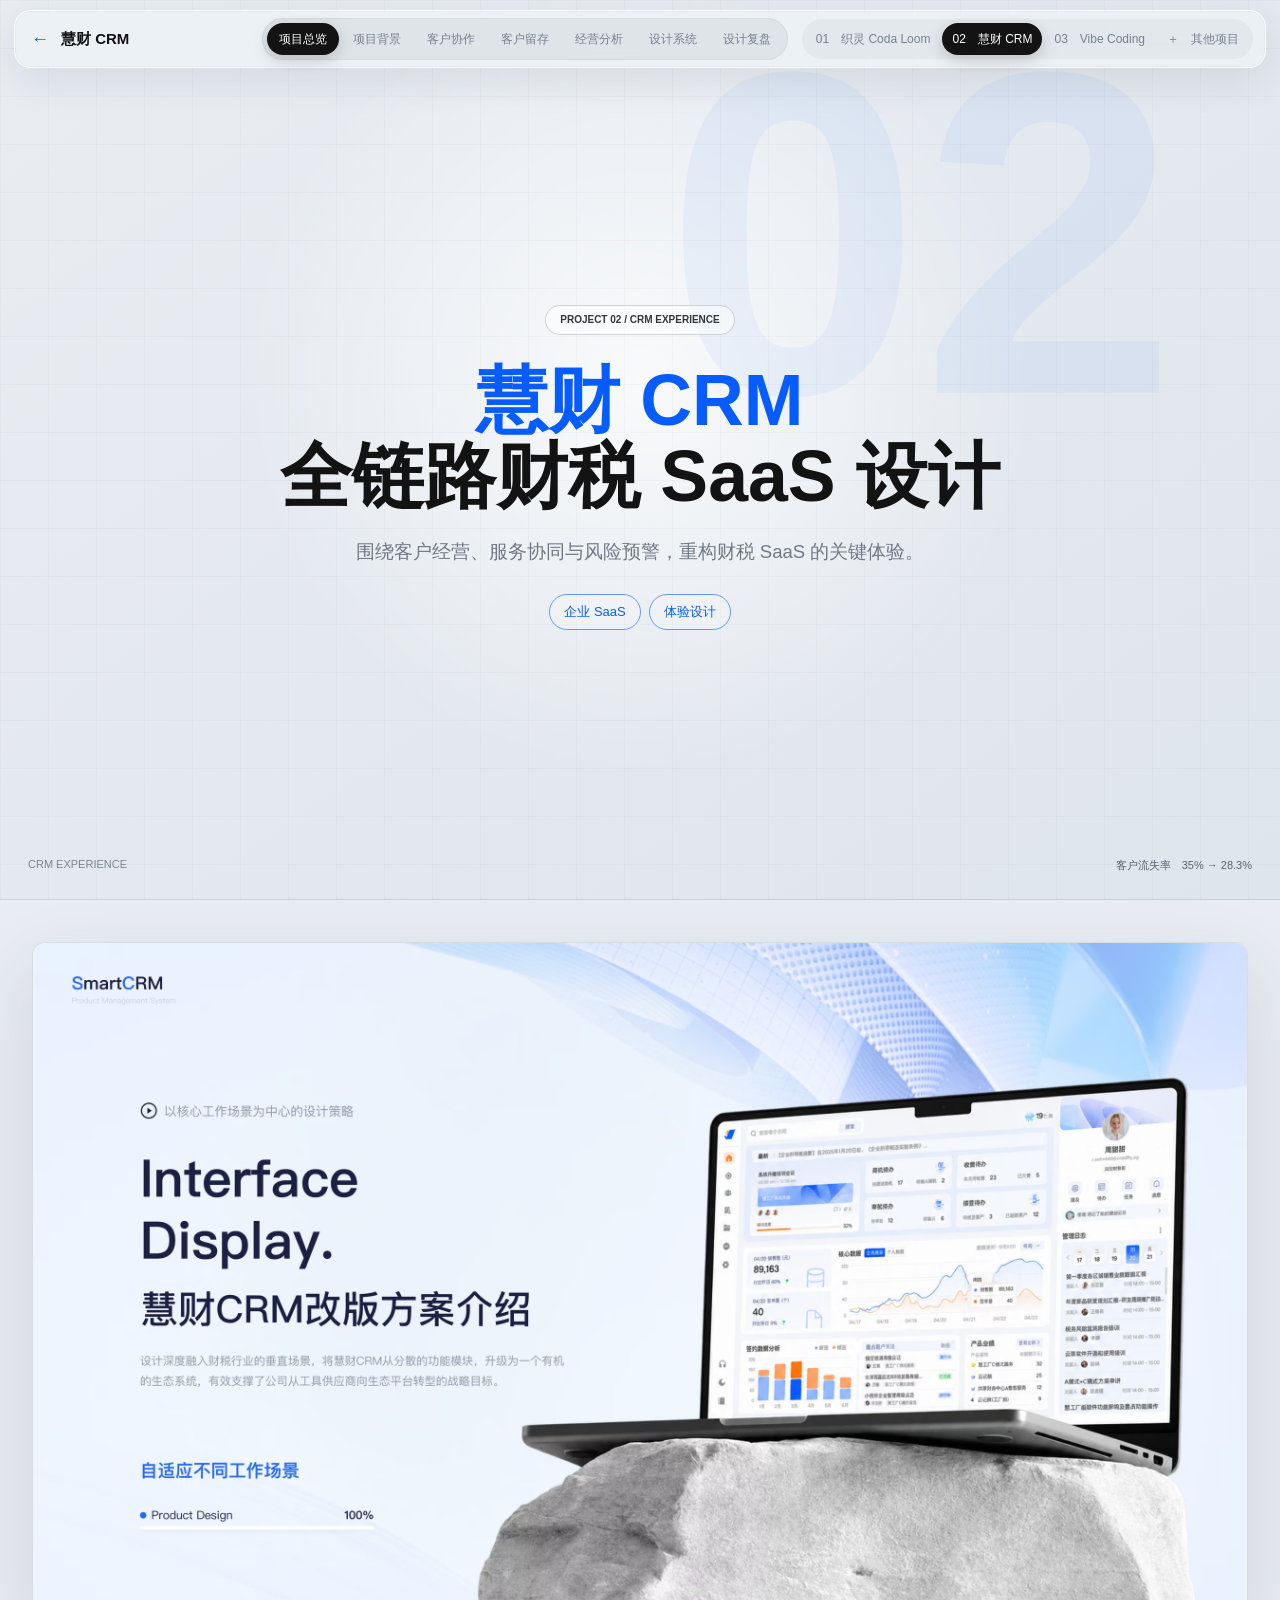
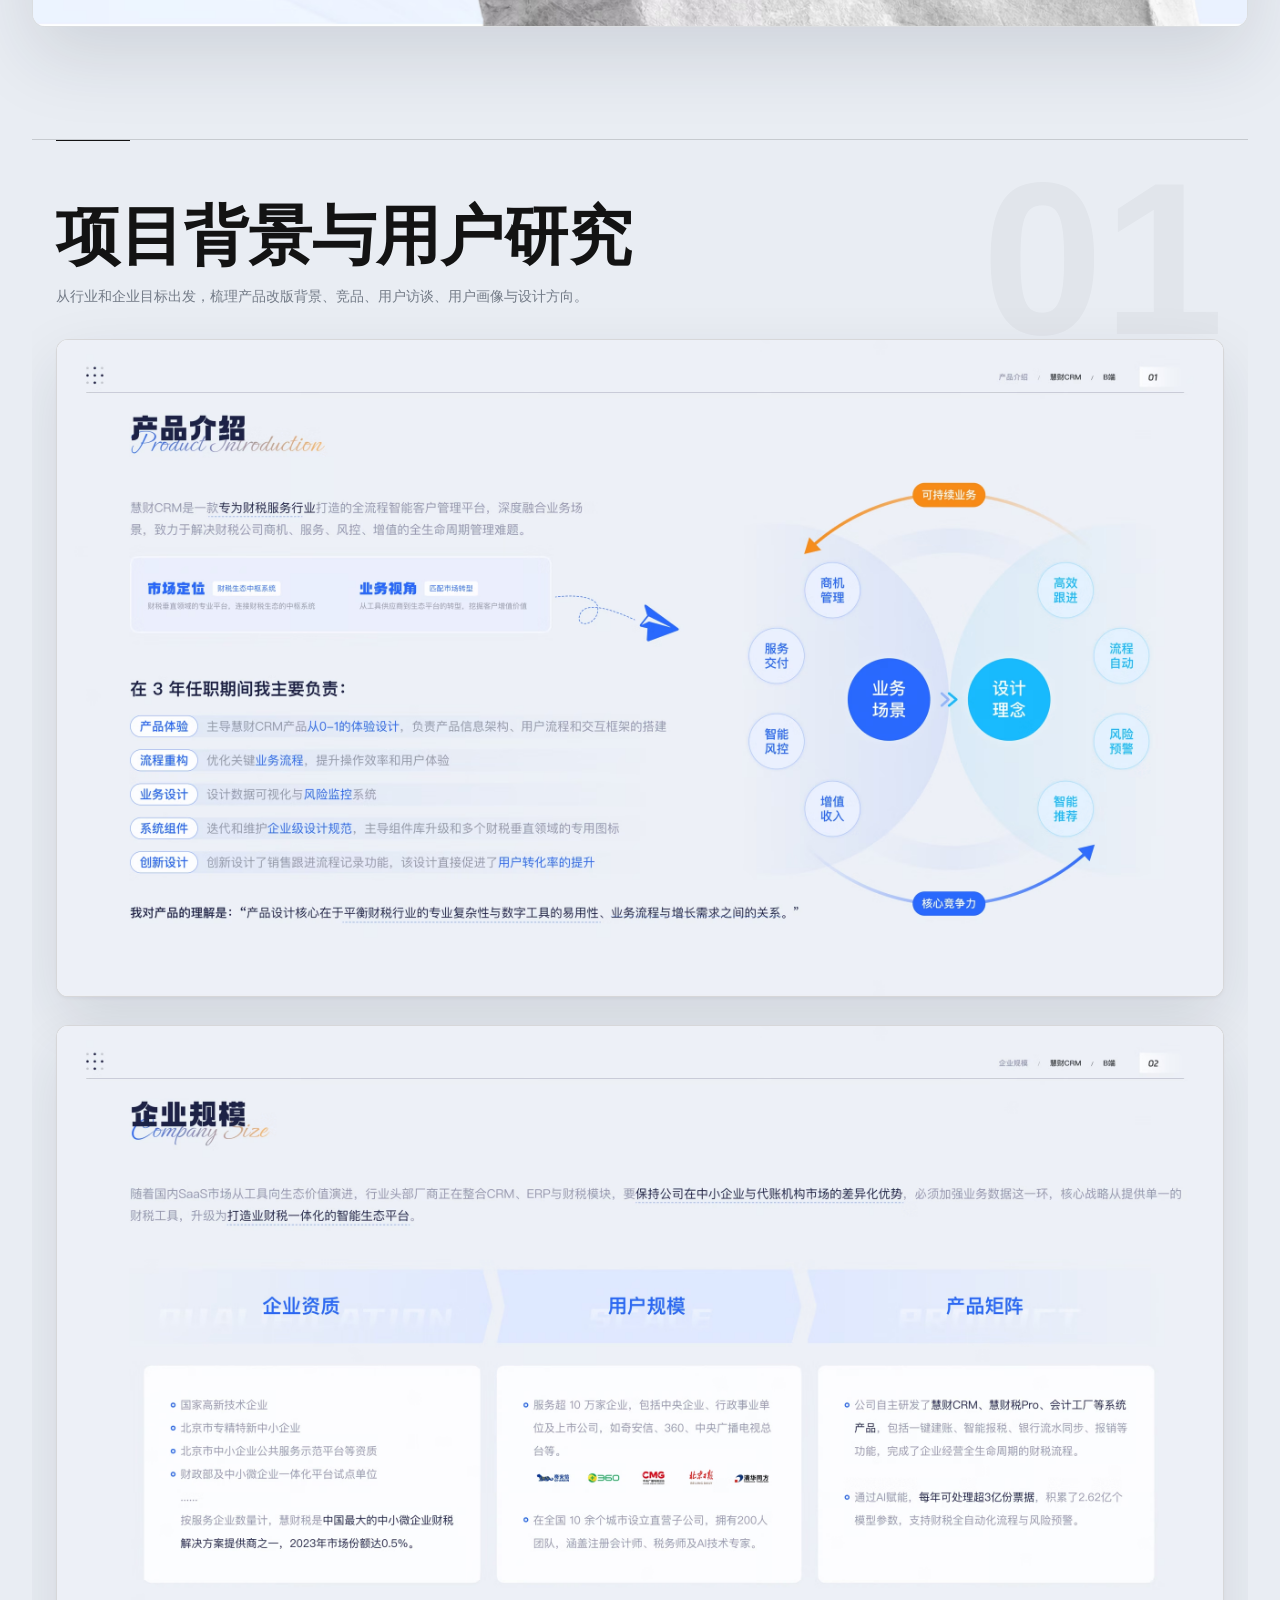
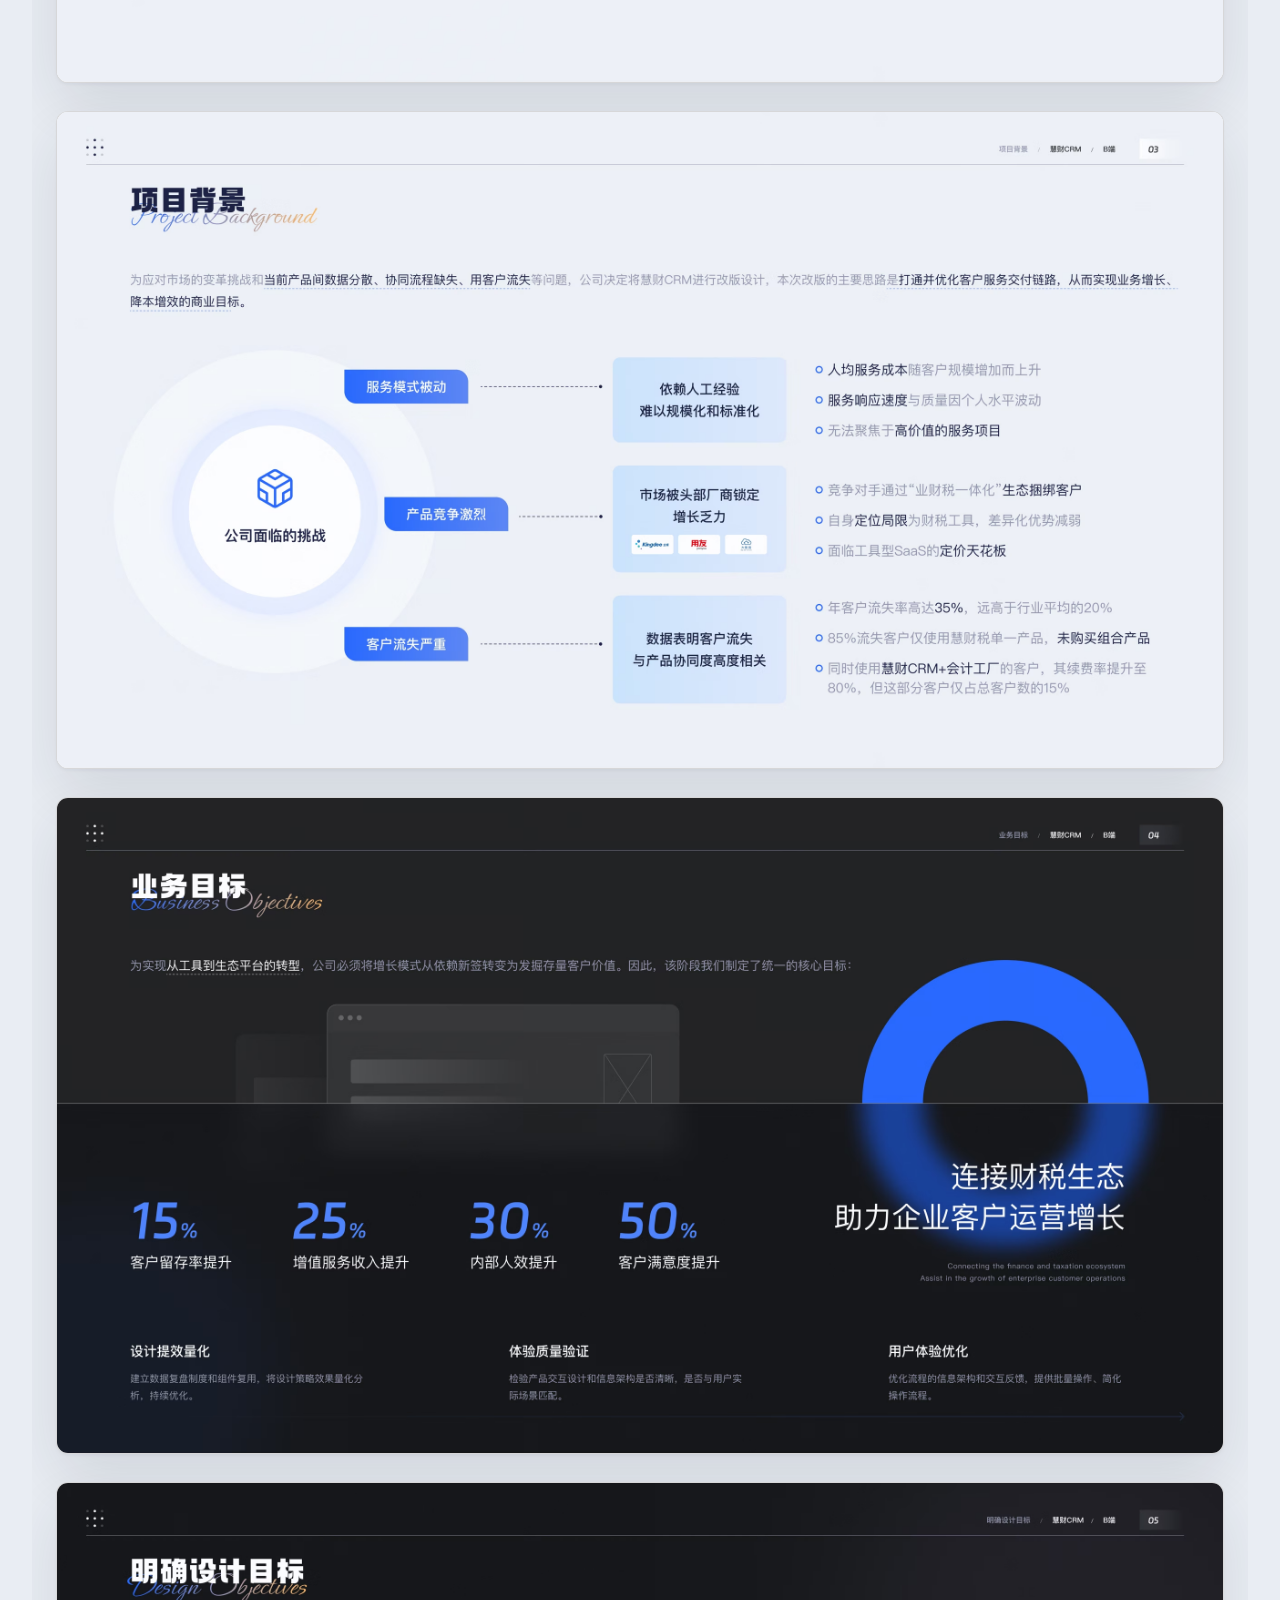
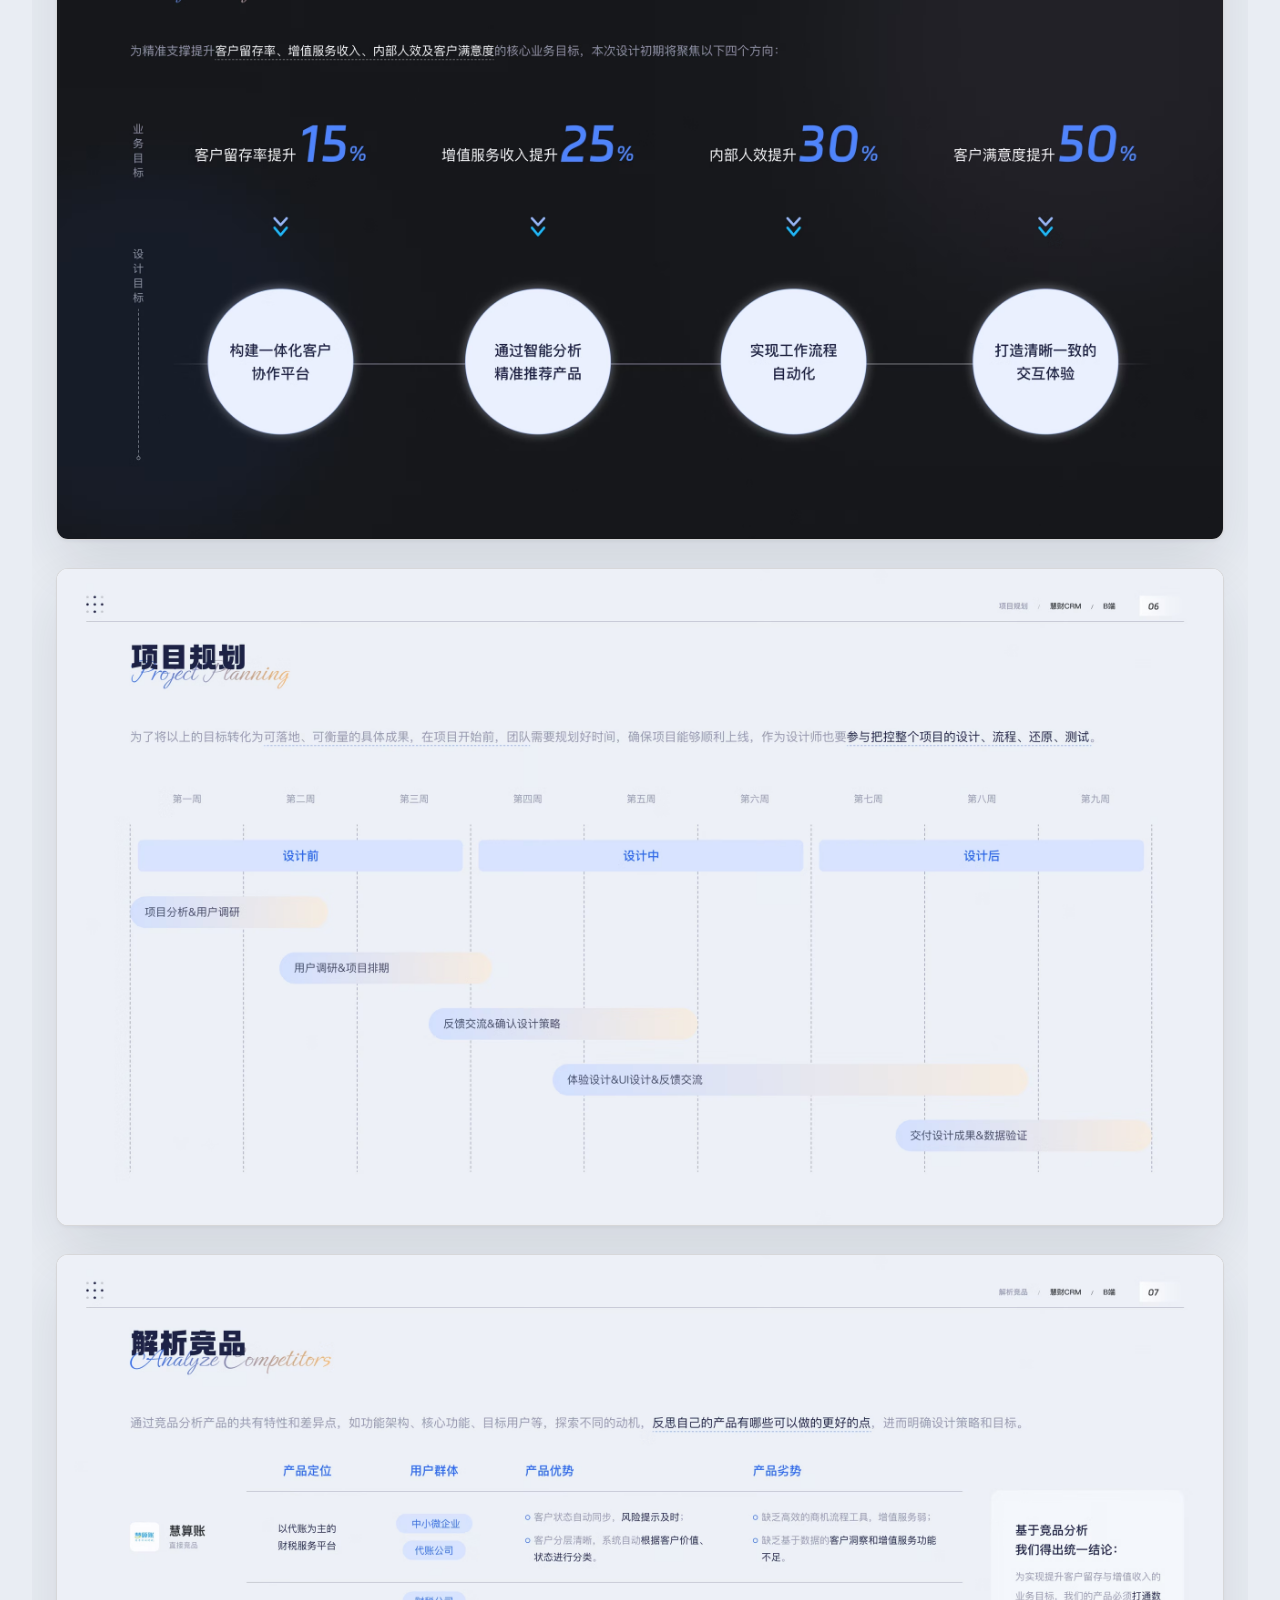
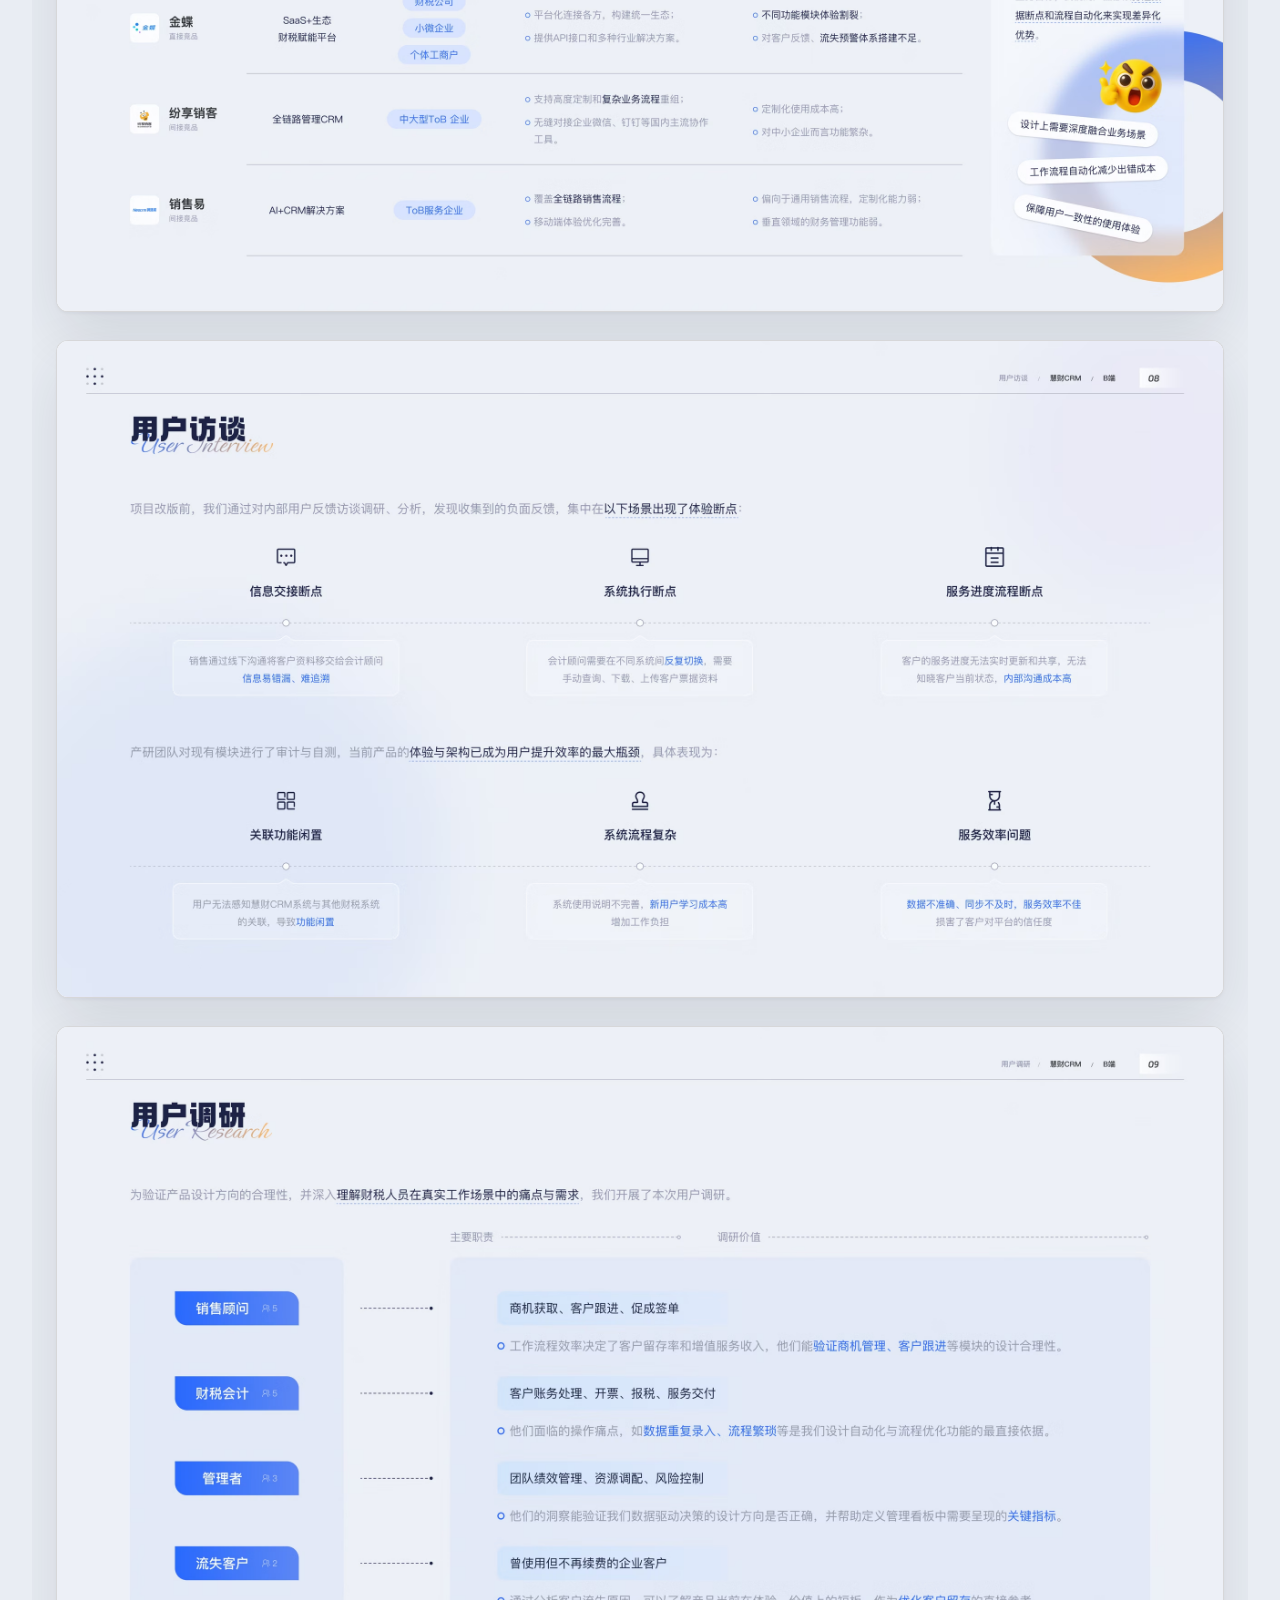
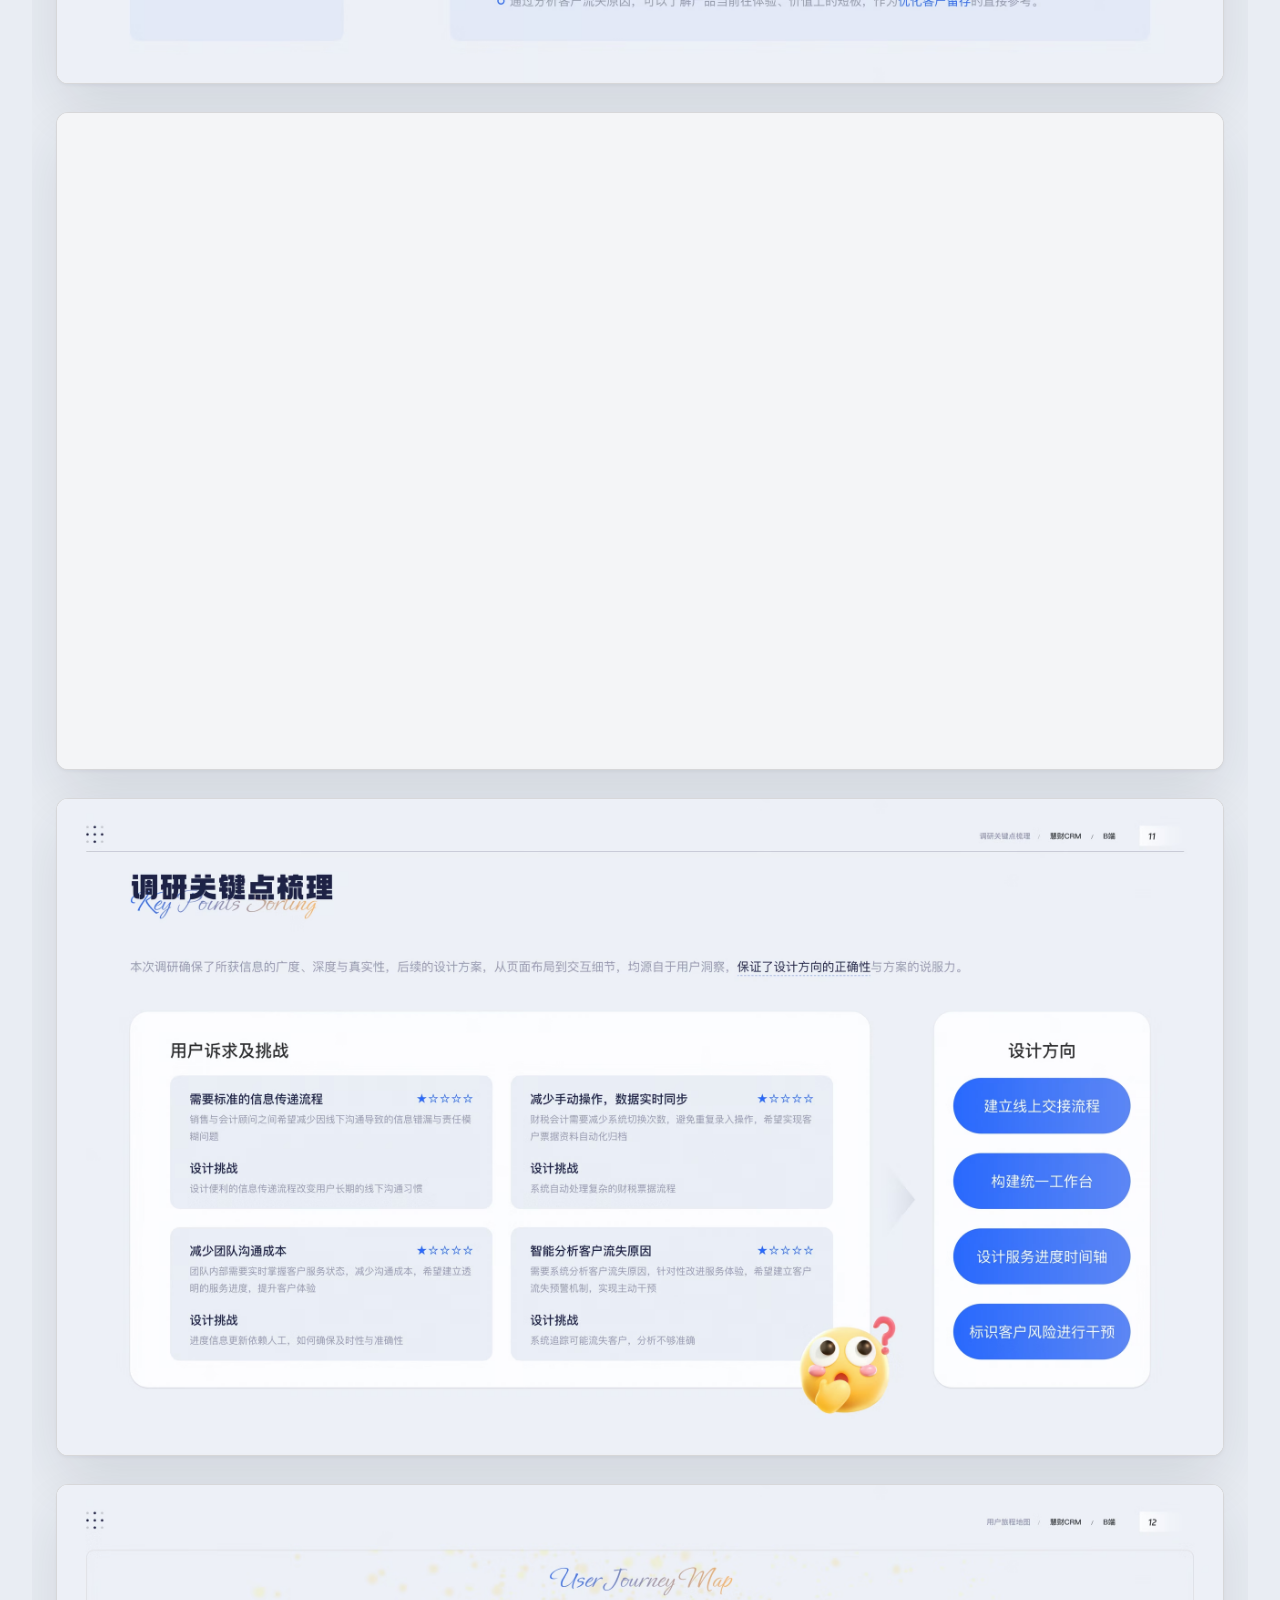
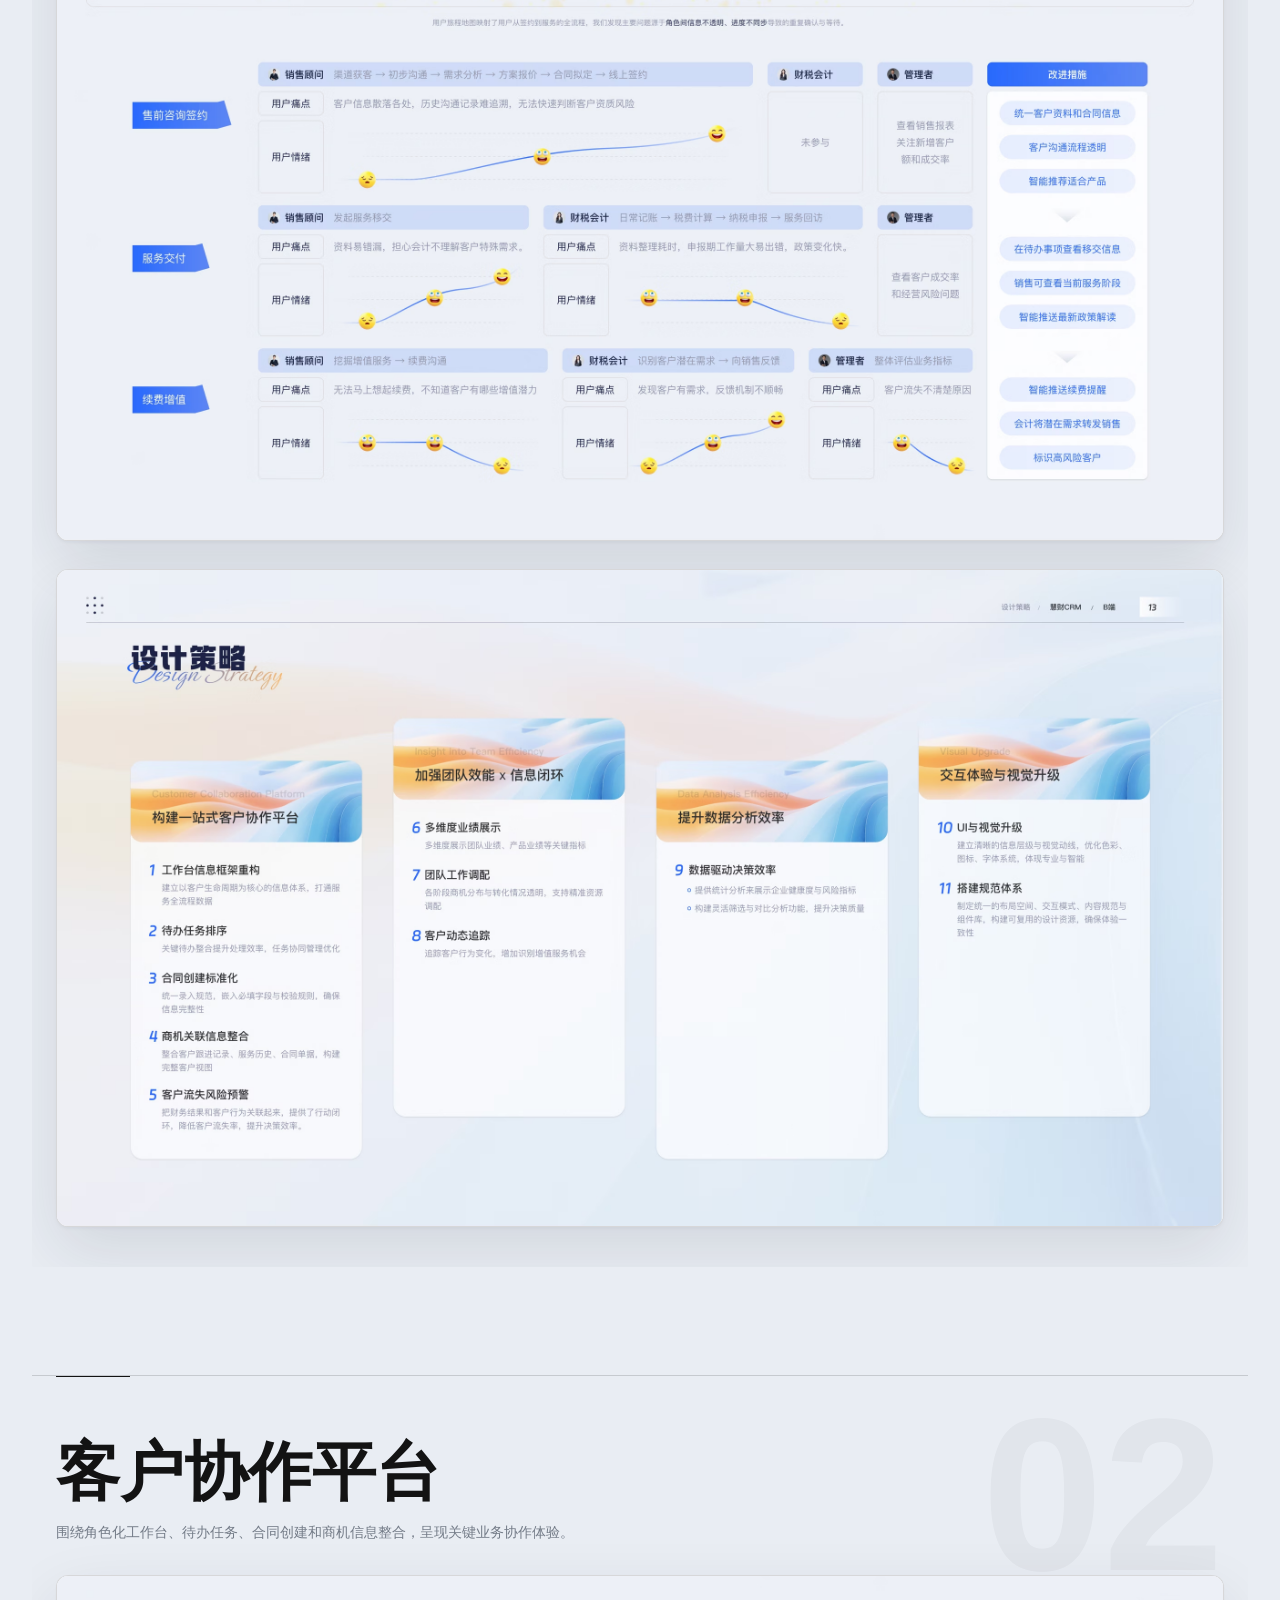
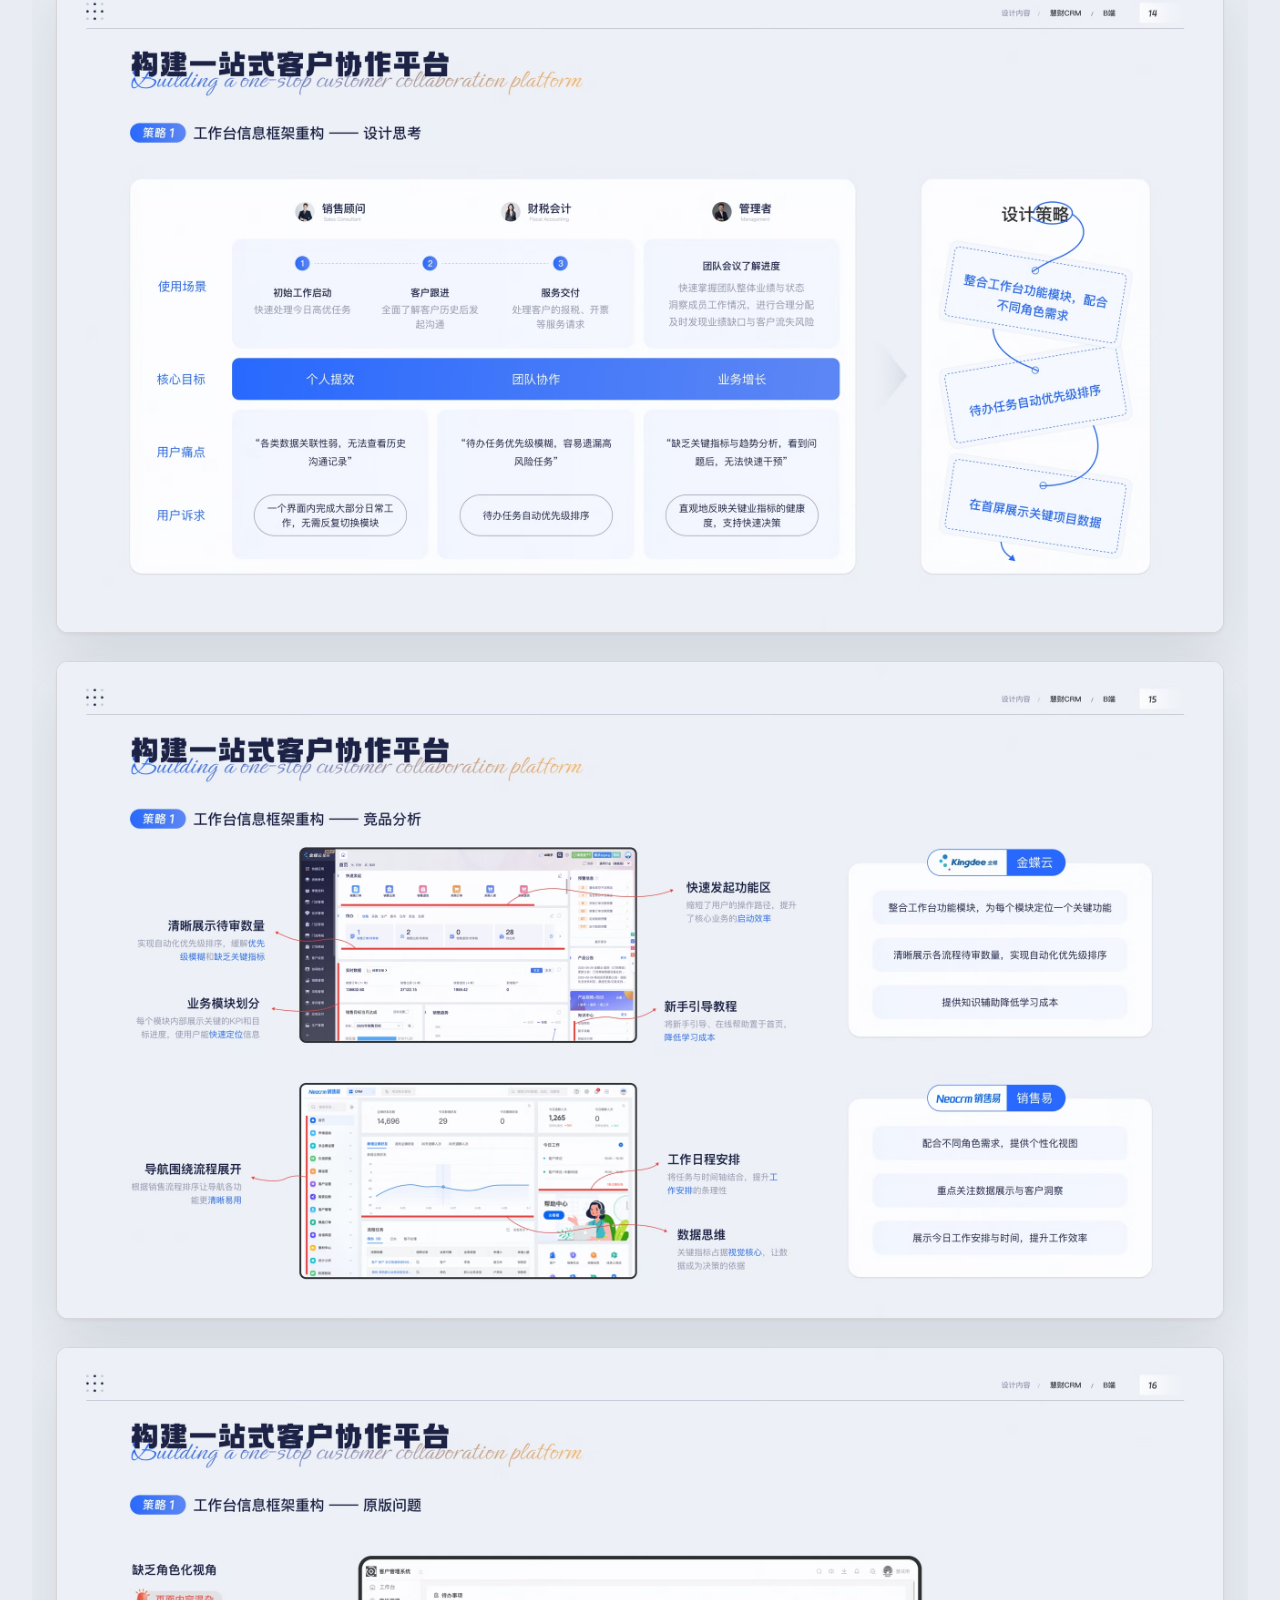
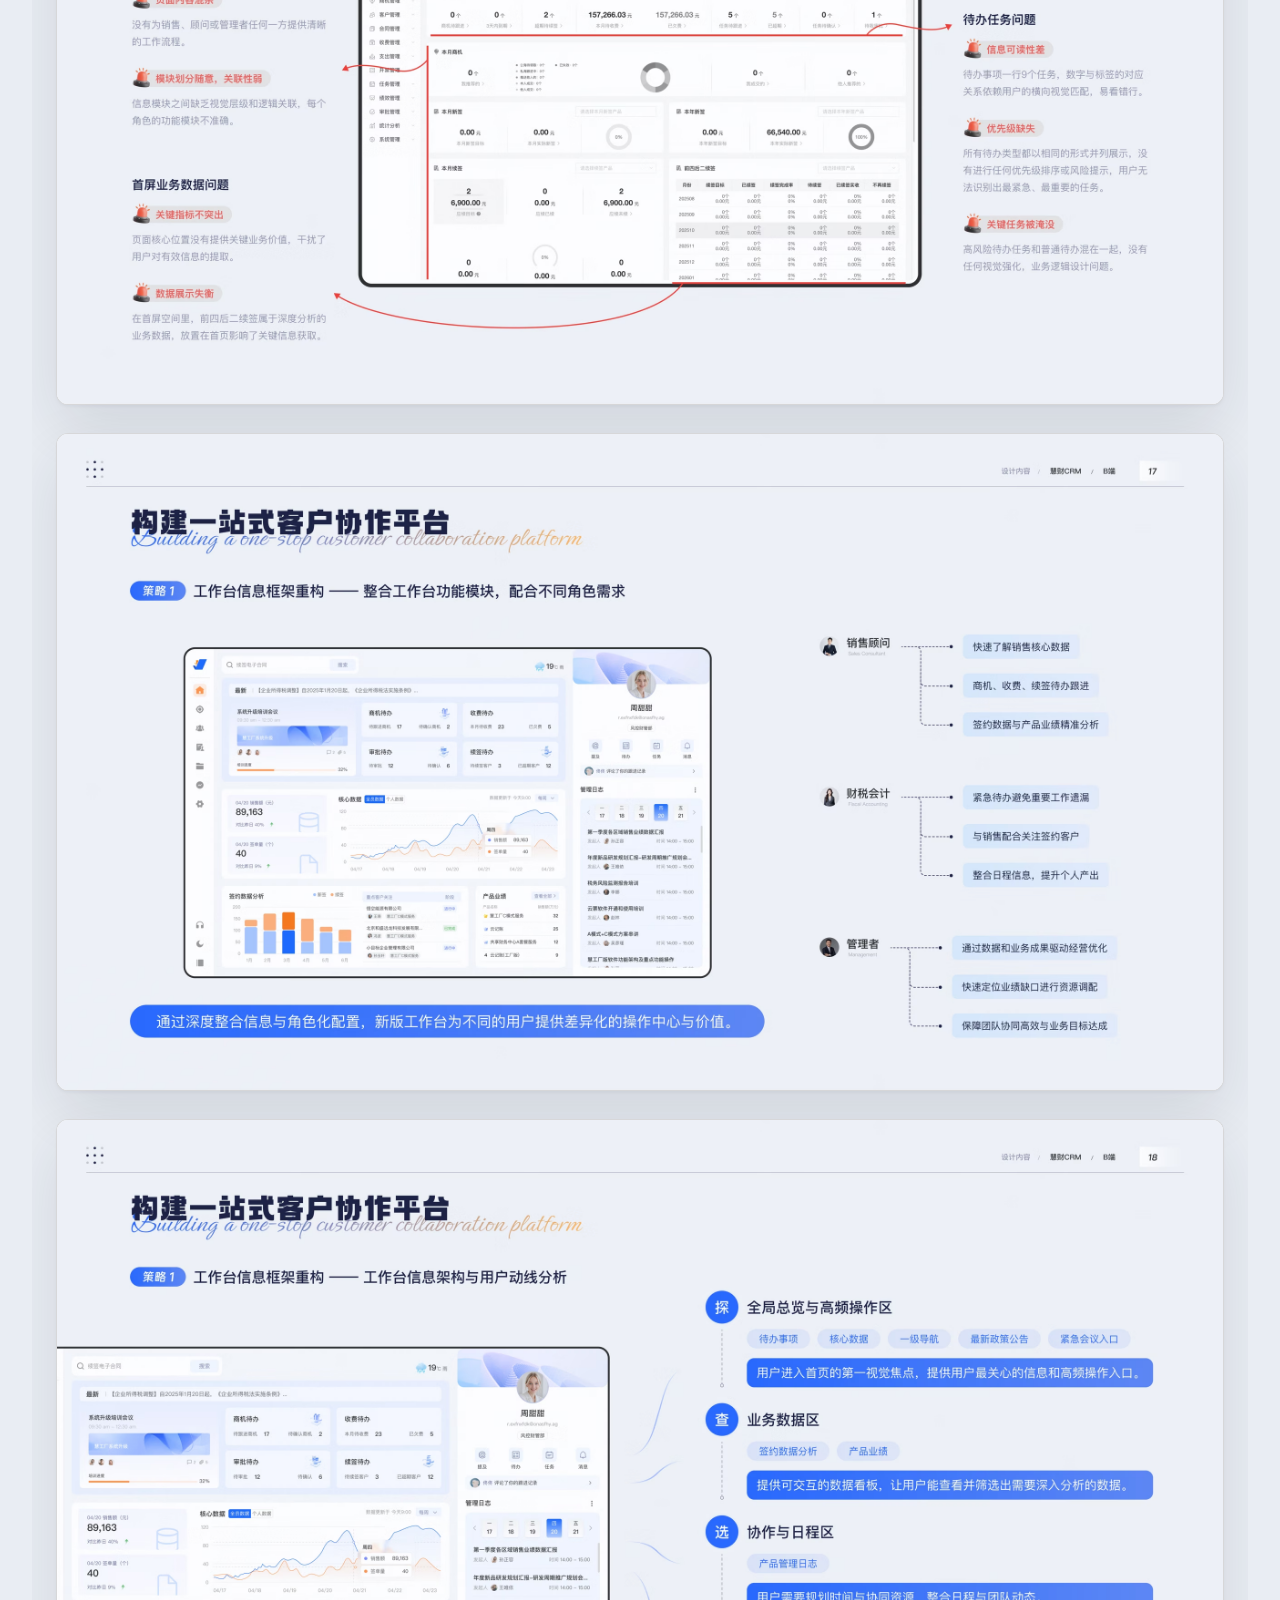
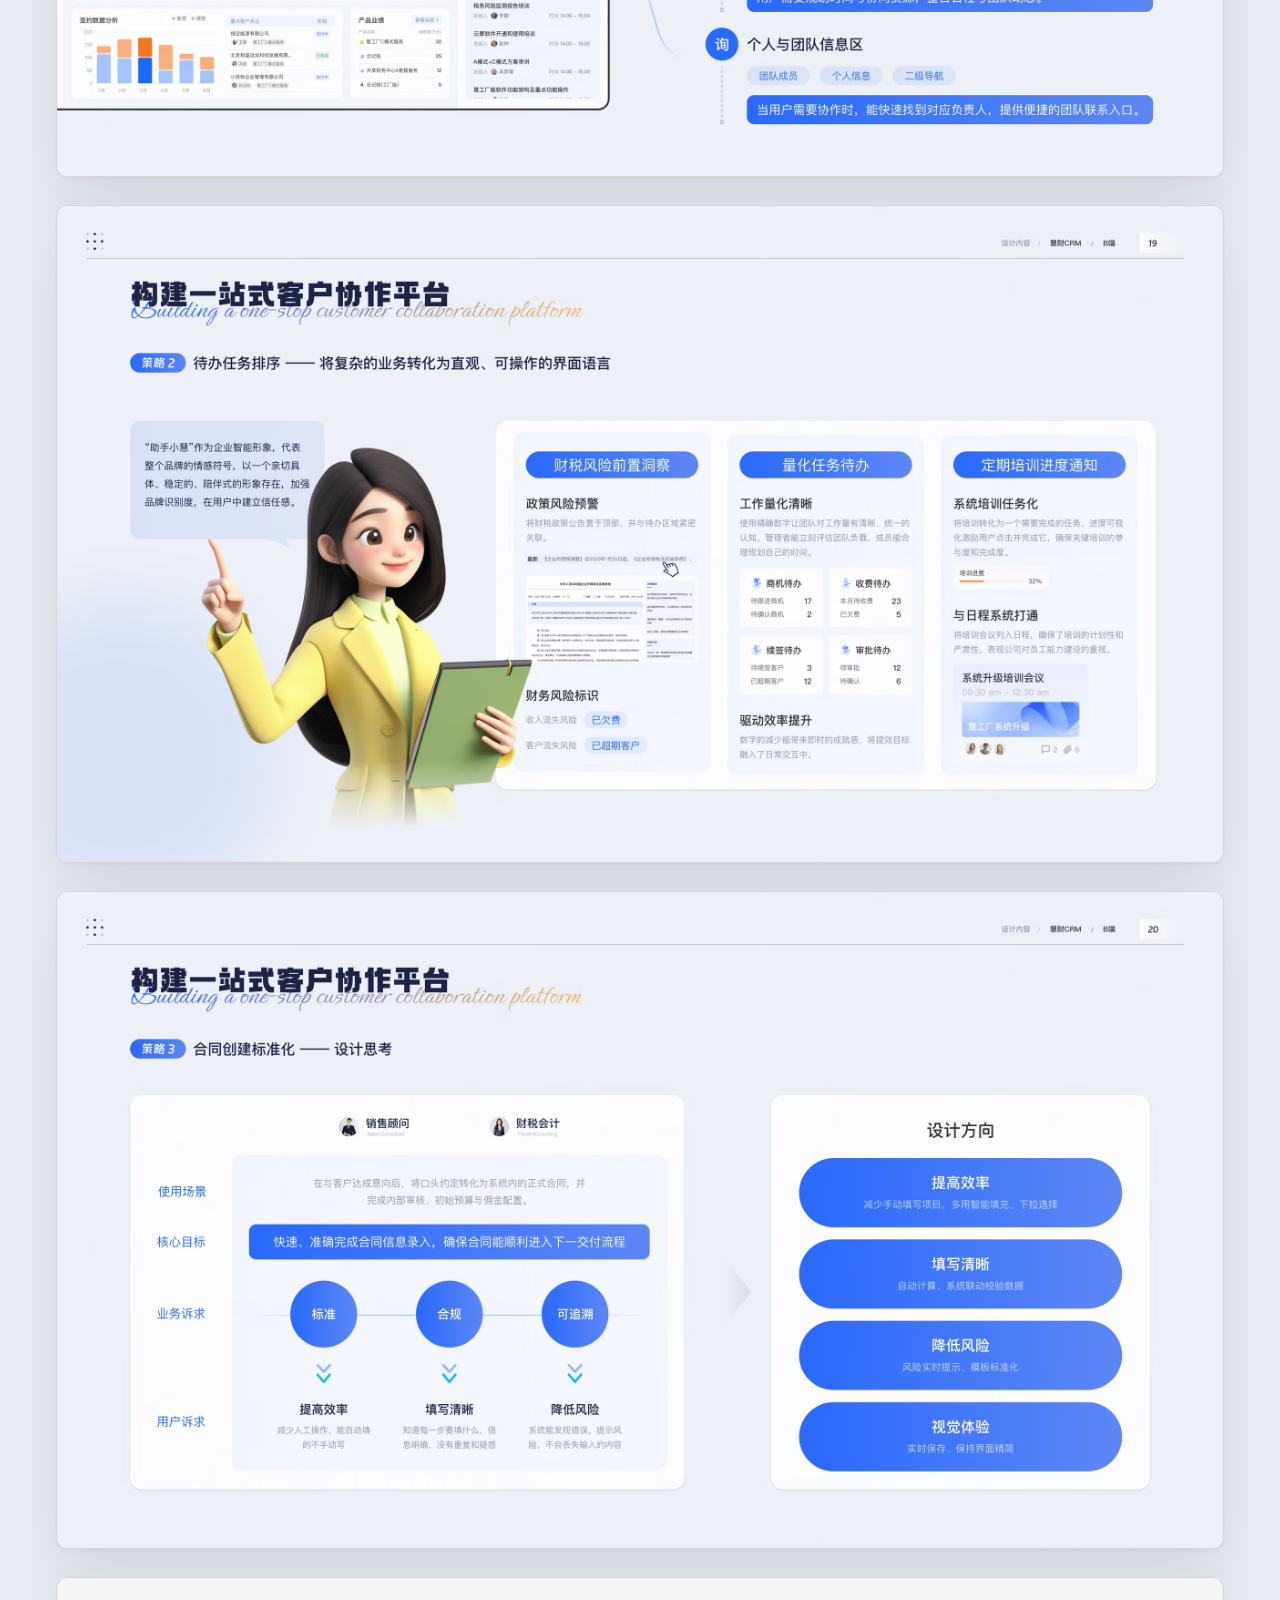
==== commit 38ea2a64: "Update Vibe Coding case and portfolio appendix" ====
--- a/portfolio-project1-crm.html
+++ b/portfolio-project1-crm.html
@@ -17,7 +17,7 @@
   <header class="case-topbar">
     <a class="case-home" href="index.html#work" aria-label="返回作品集项目总览"><span aria-hidden="true">←</span><strong>慧财 CRM</strong></a>
     <nav class="chapter-nav case-anchors" aria-label="项目章节"><a href="#overview">项目总览</a><a href="#crm-context">项目背景</a><a href="#crm-workbench">客户协作</a><a href="#crm-retention">客户留存</a><a href="#crm-operations">经营分析</a><a href="#crm-system">设计系统</a><a href="#crm-results">设计复盘</a></nav>
-    <nav class="case-project-menu" aria-label="项目切换"><a href="portfolio-project2-coda-loom.html">01　织灵 Coda Loom</a><a href="portfolio-project1-crm.html" class="current" aria-current="page">02　慧财 CRM</a><a href="portfolio-project3-shanhai.html">03　山海有灵</a><a href="portfolio-project4-appendix.html">＋　附录</a></nav>
+    <nav class="case-project-menu" aria-label="项目切换"><a href="portfolio-project2-coda-loom.html">01　织灵 Coda Loom</a><a href="portfolio-project1-crm.html" class="current" aria-current="page">02　慧财 CRM</a><a href="portfolio-project3-shanhai.html">03　Vibe Coding</a><a href="portfolio-project4-appendix.html">＋　其他项目</a></nav>
   </header>
   <main class="case-main" id="case-content">
     <section class="case-hero case-hero--crm" id="overview" data-chapter data-index="02">
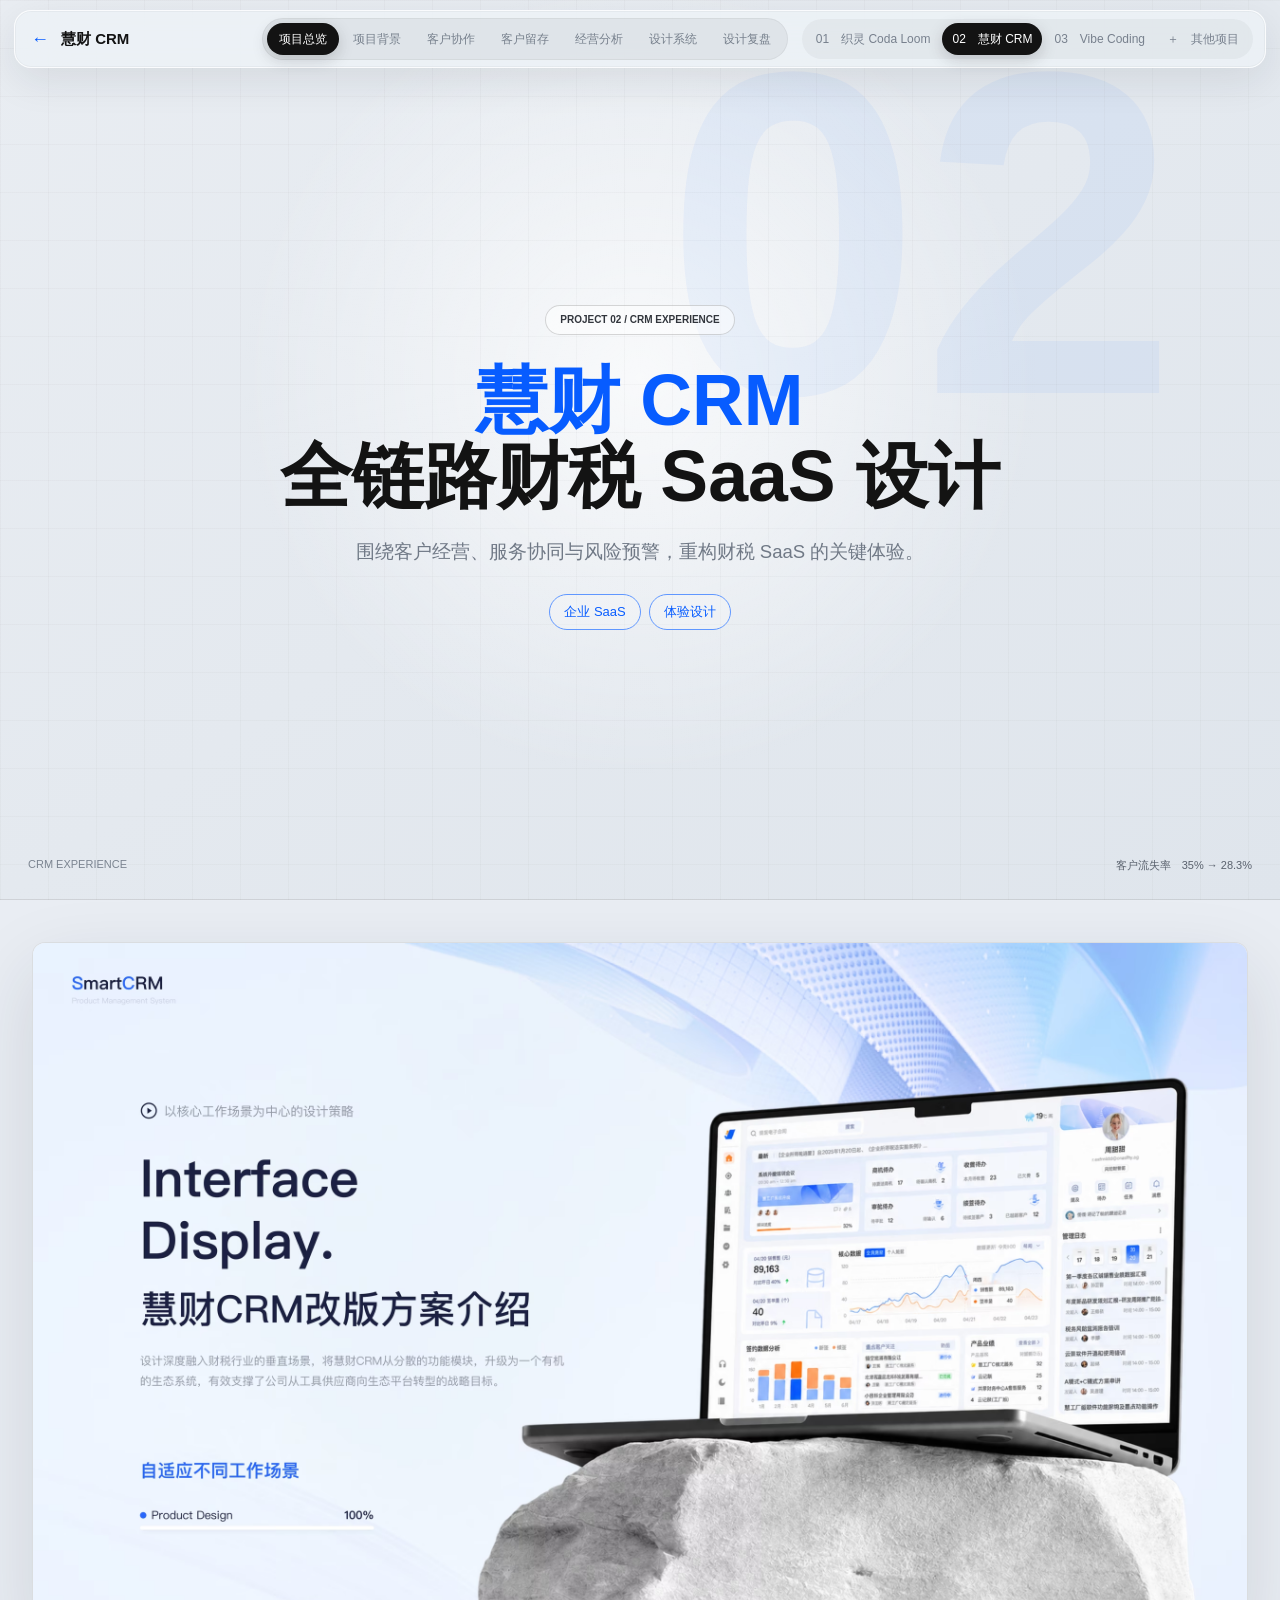
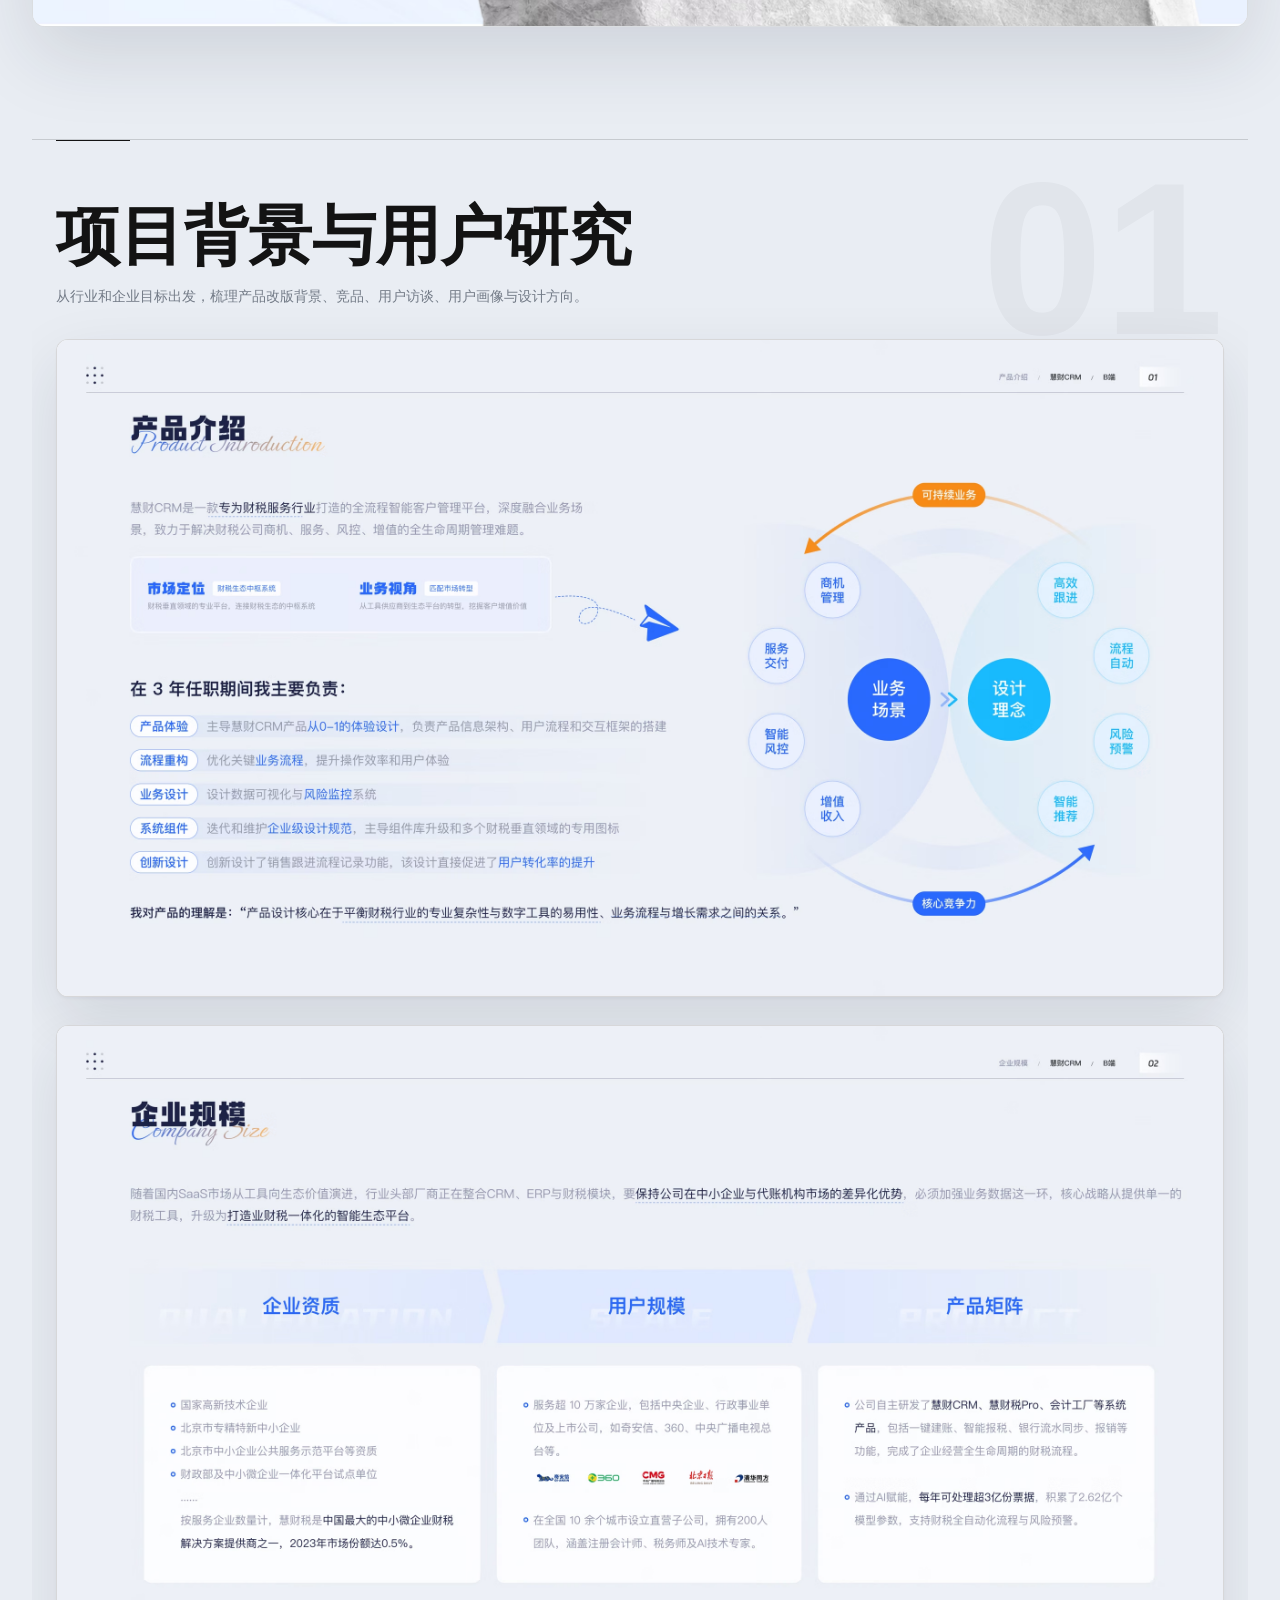
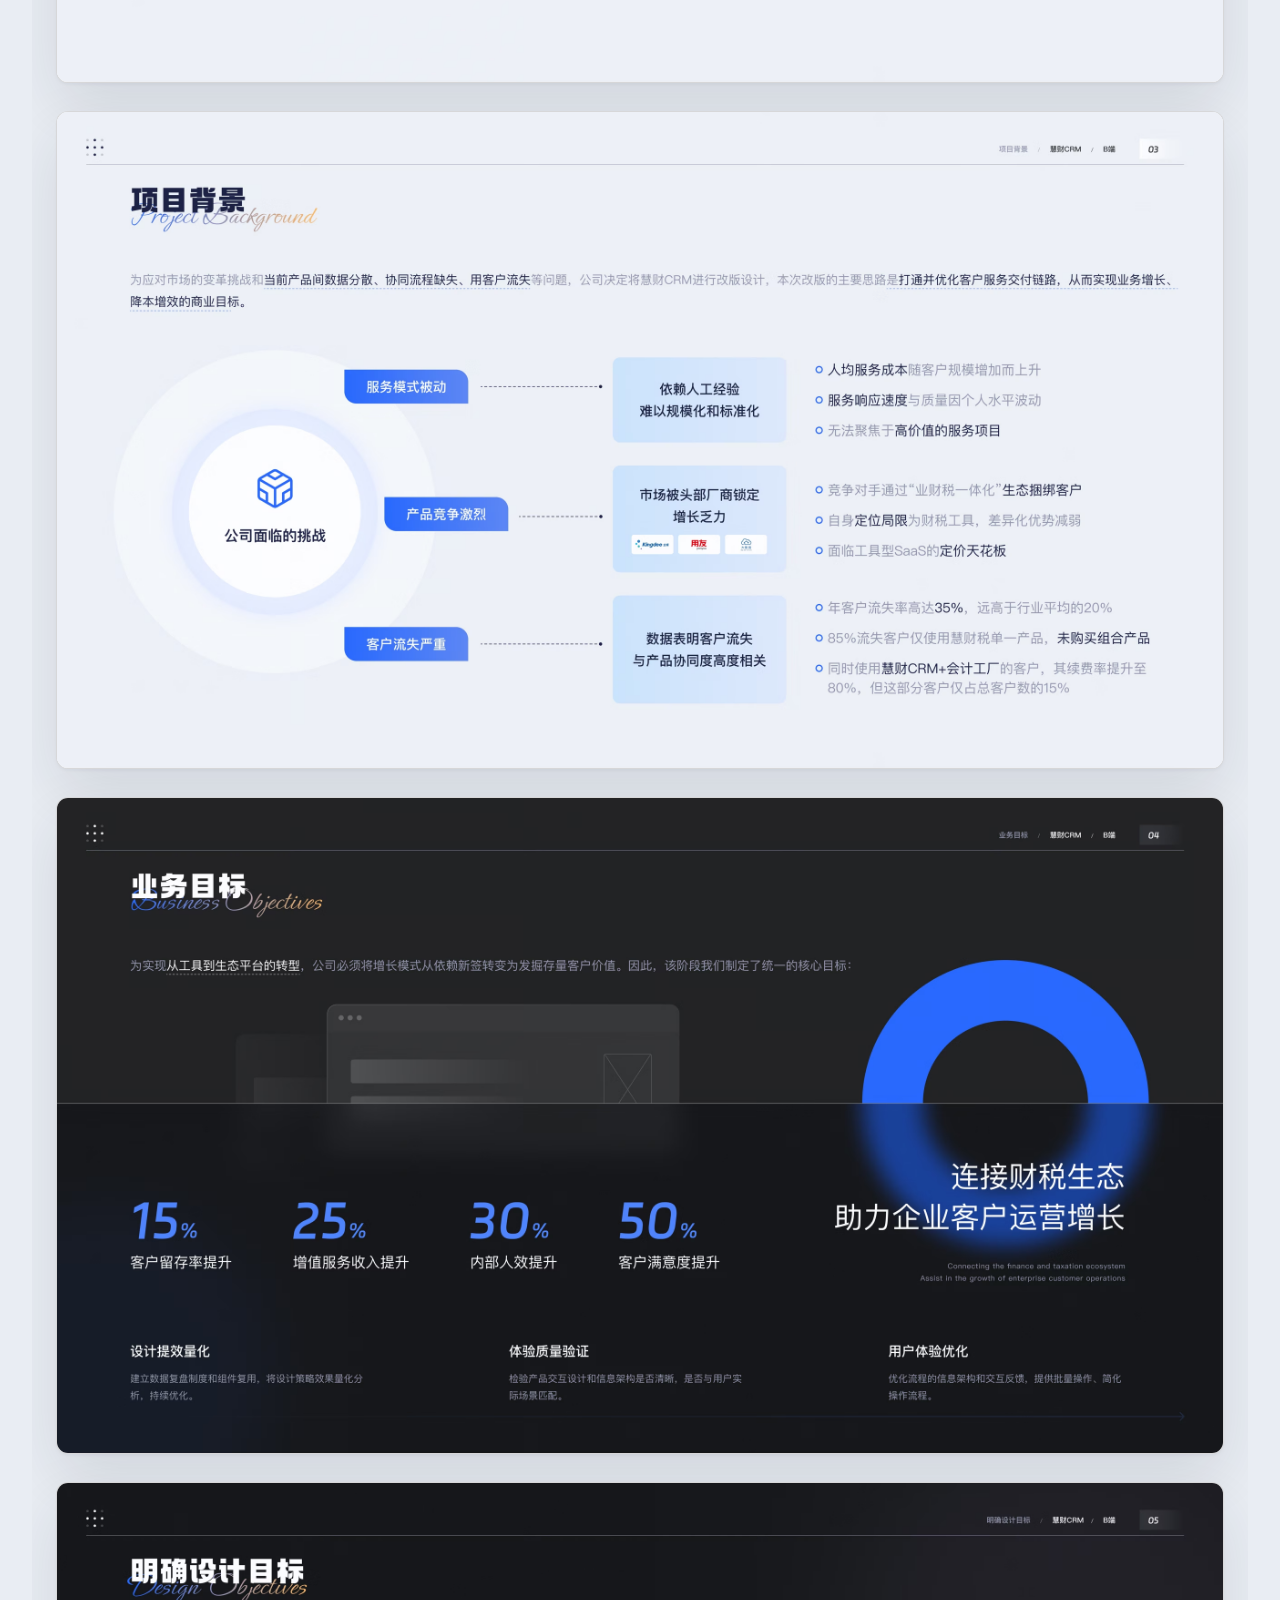
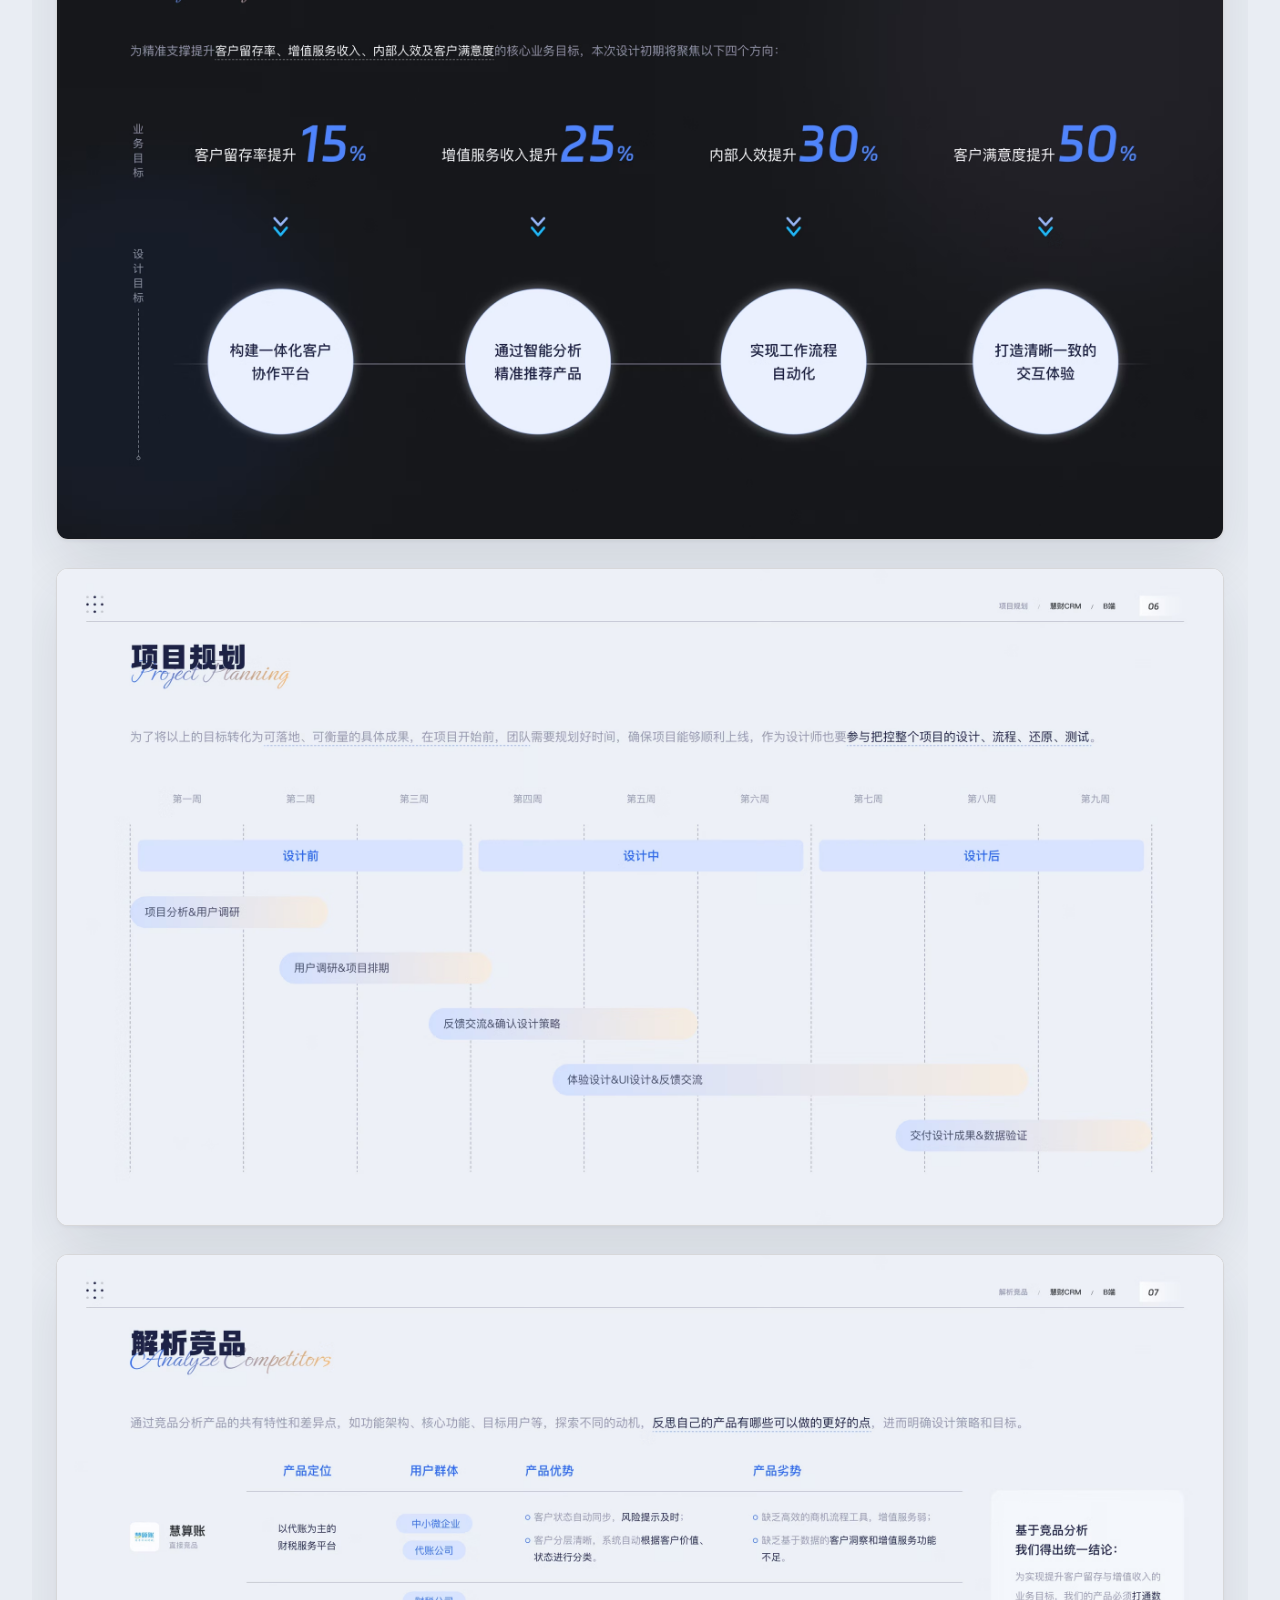
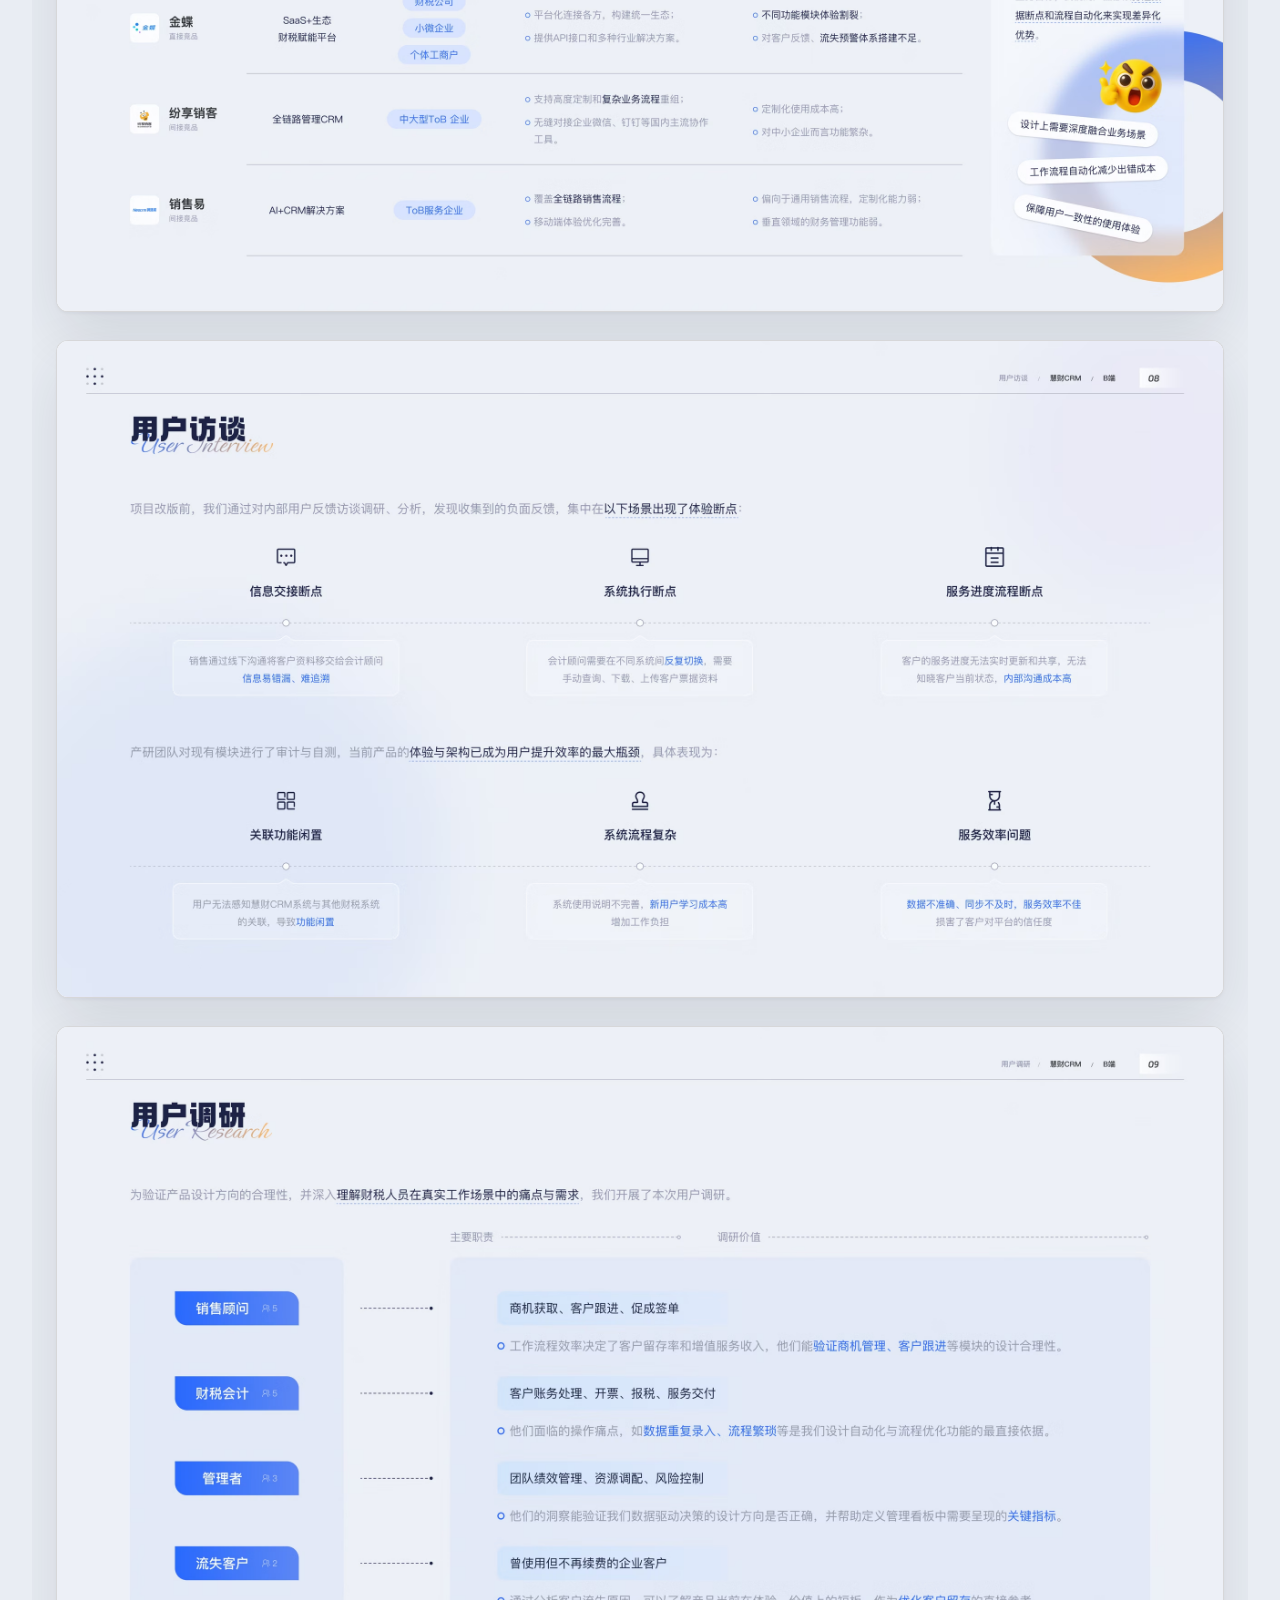
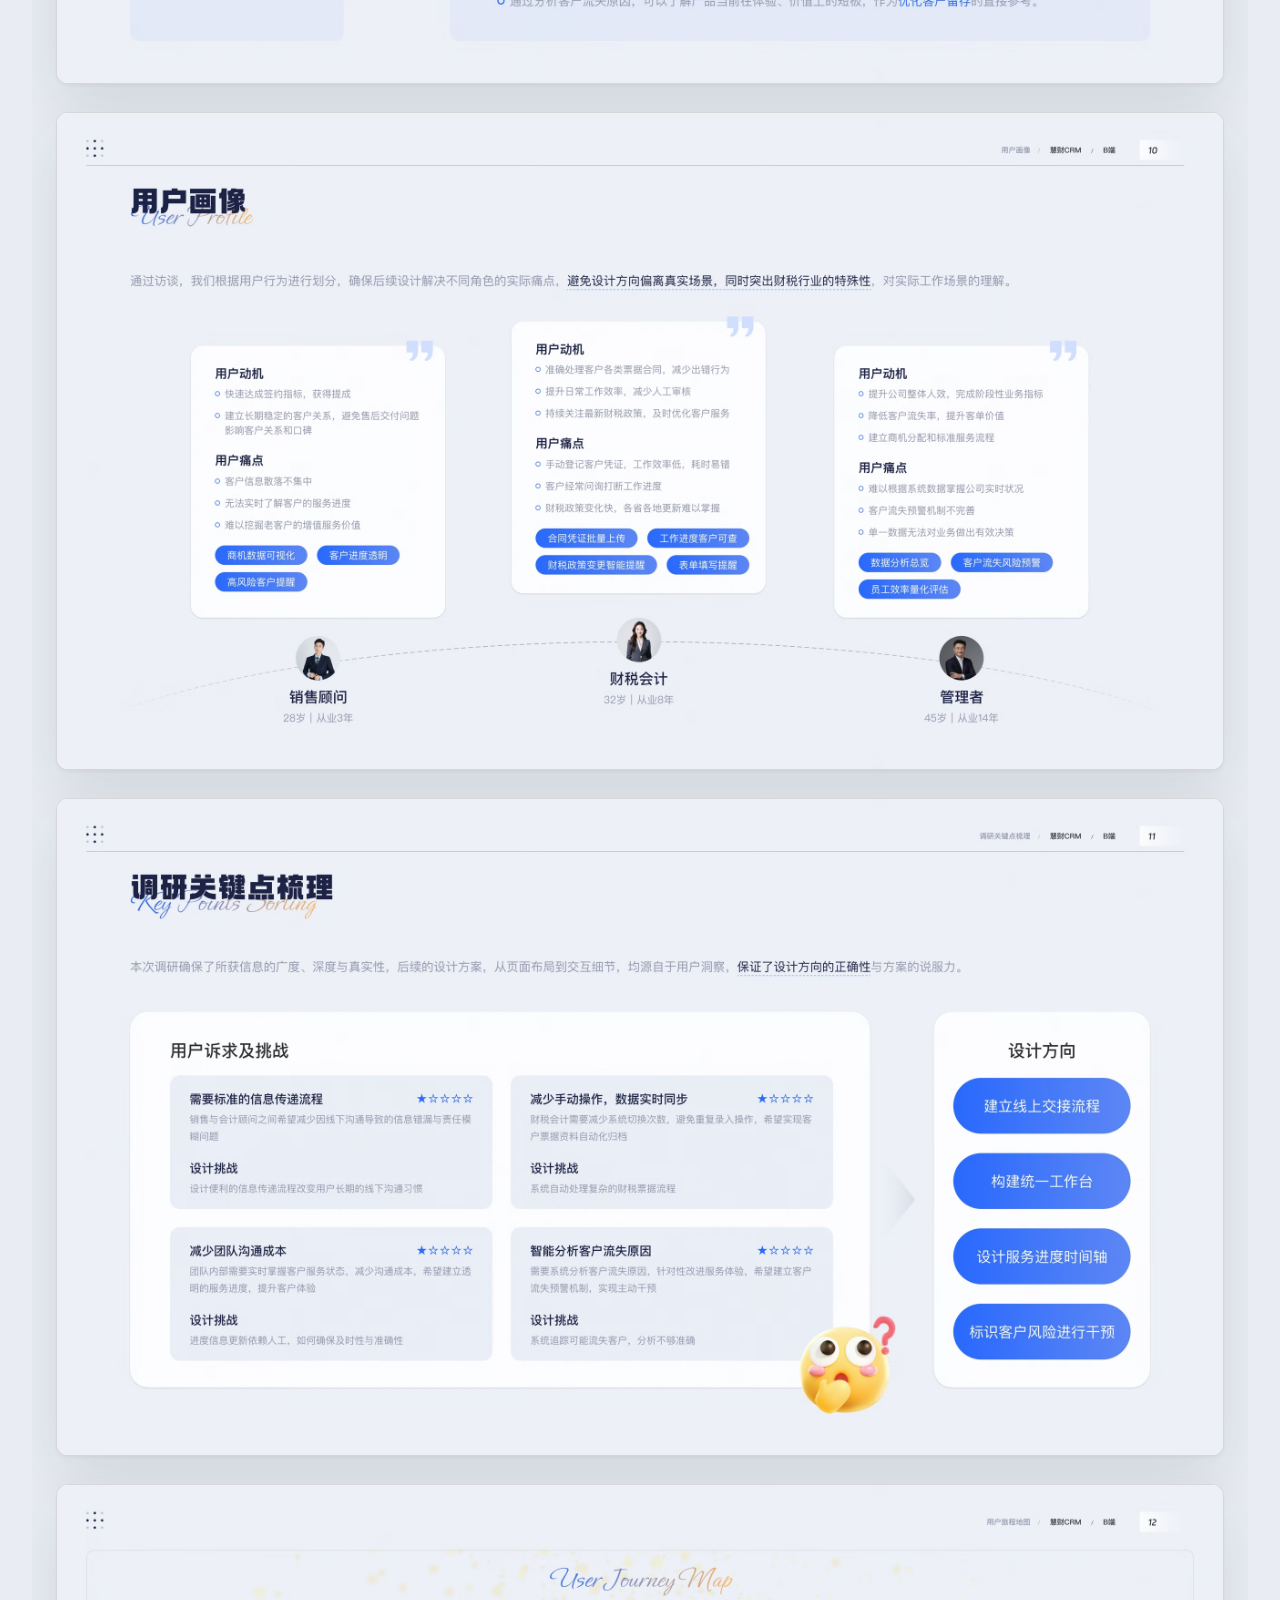
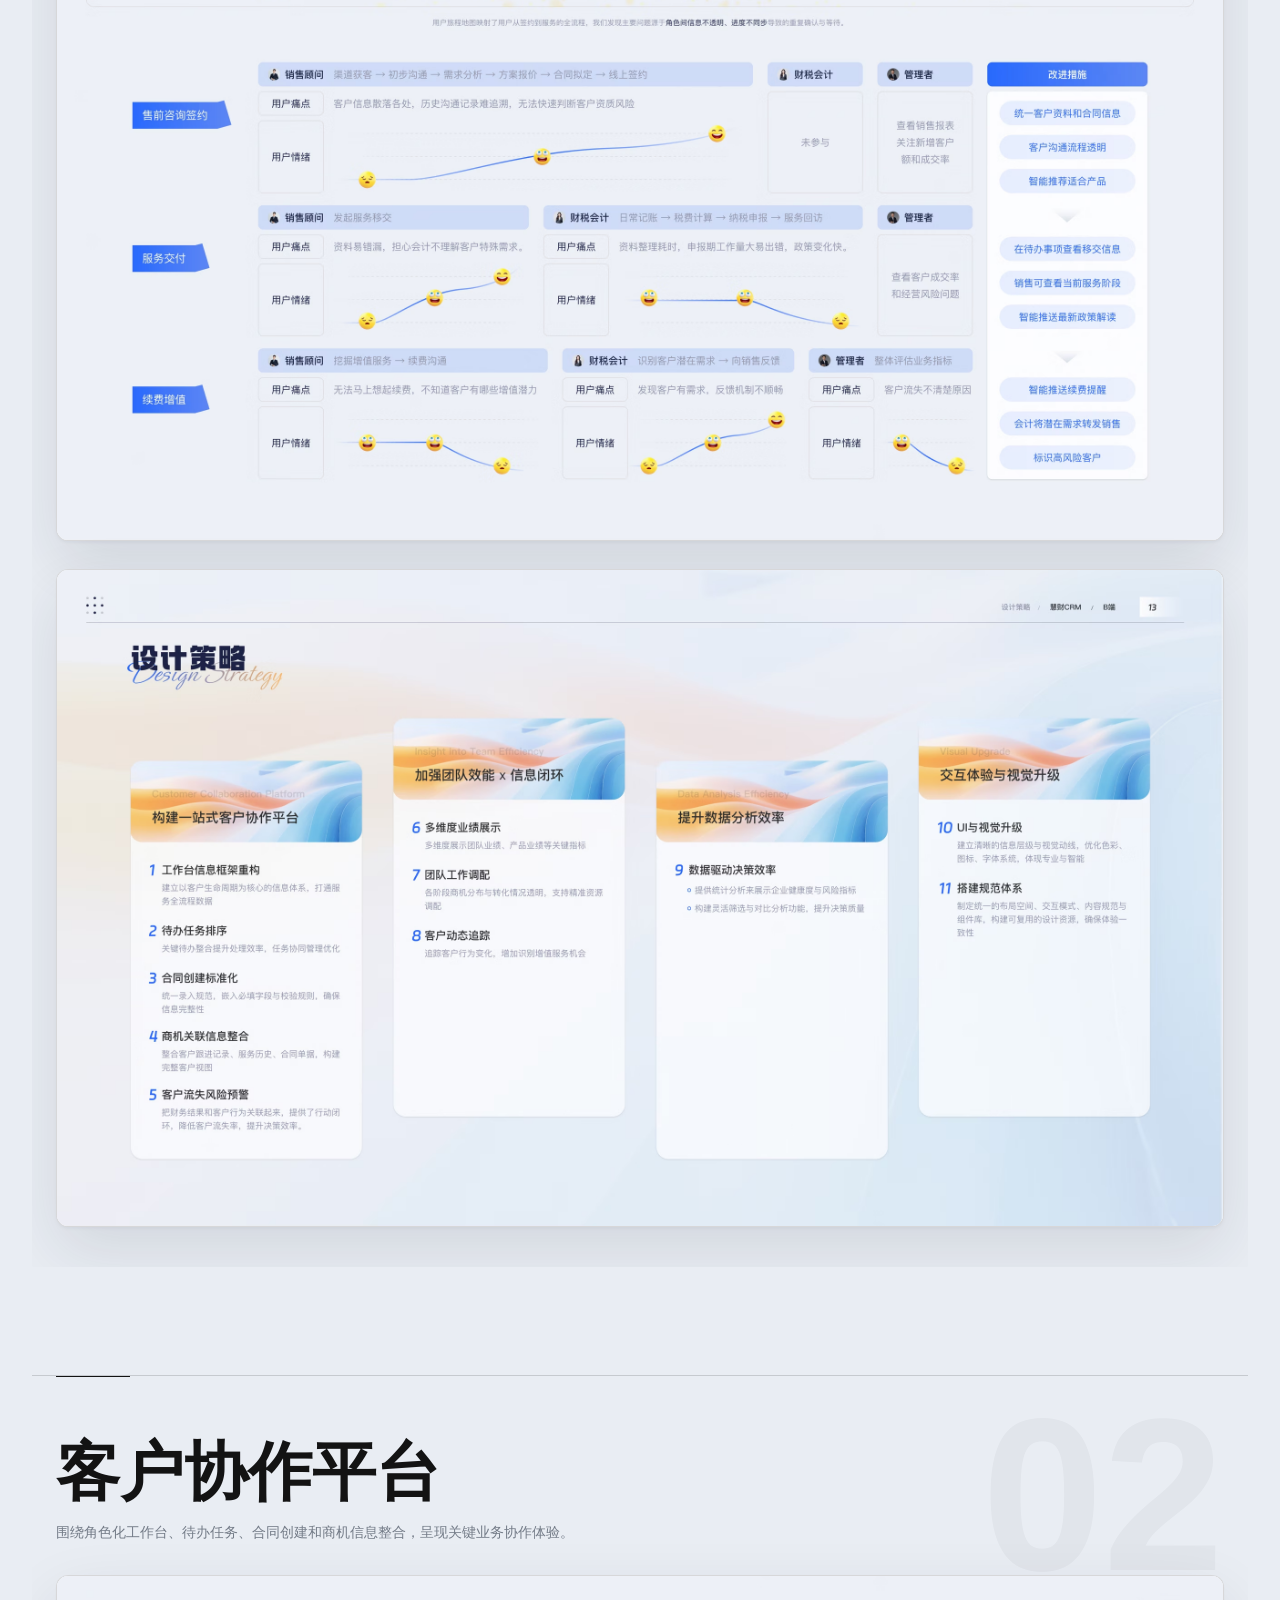
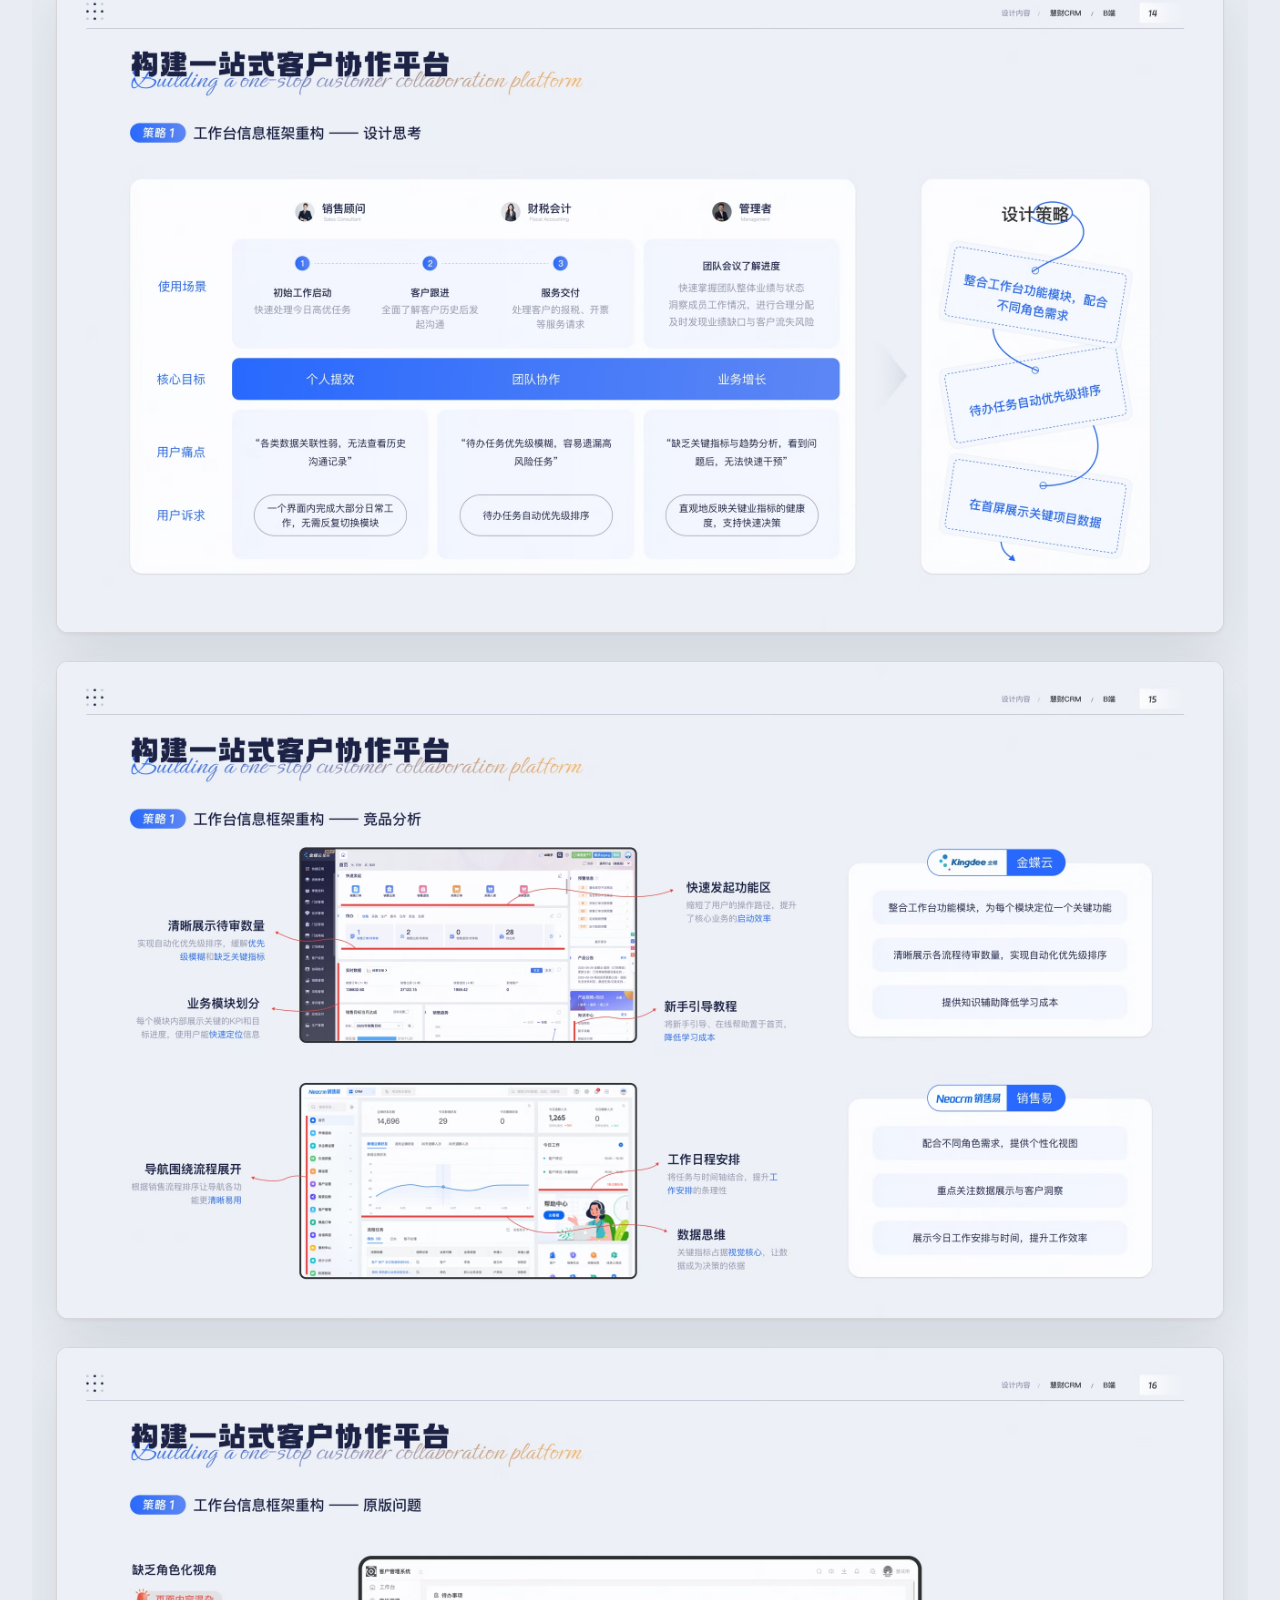
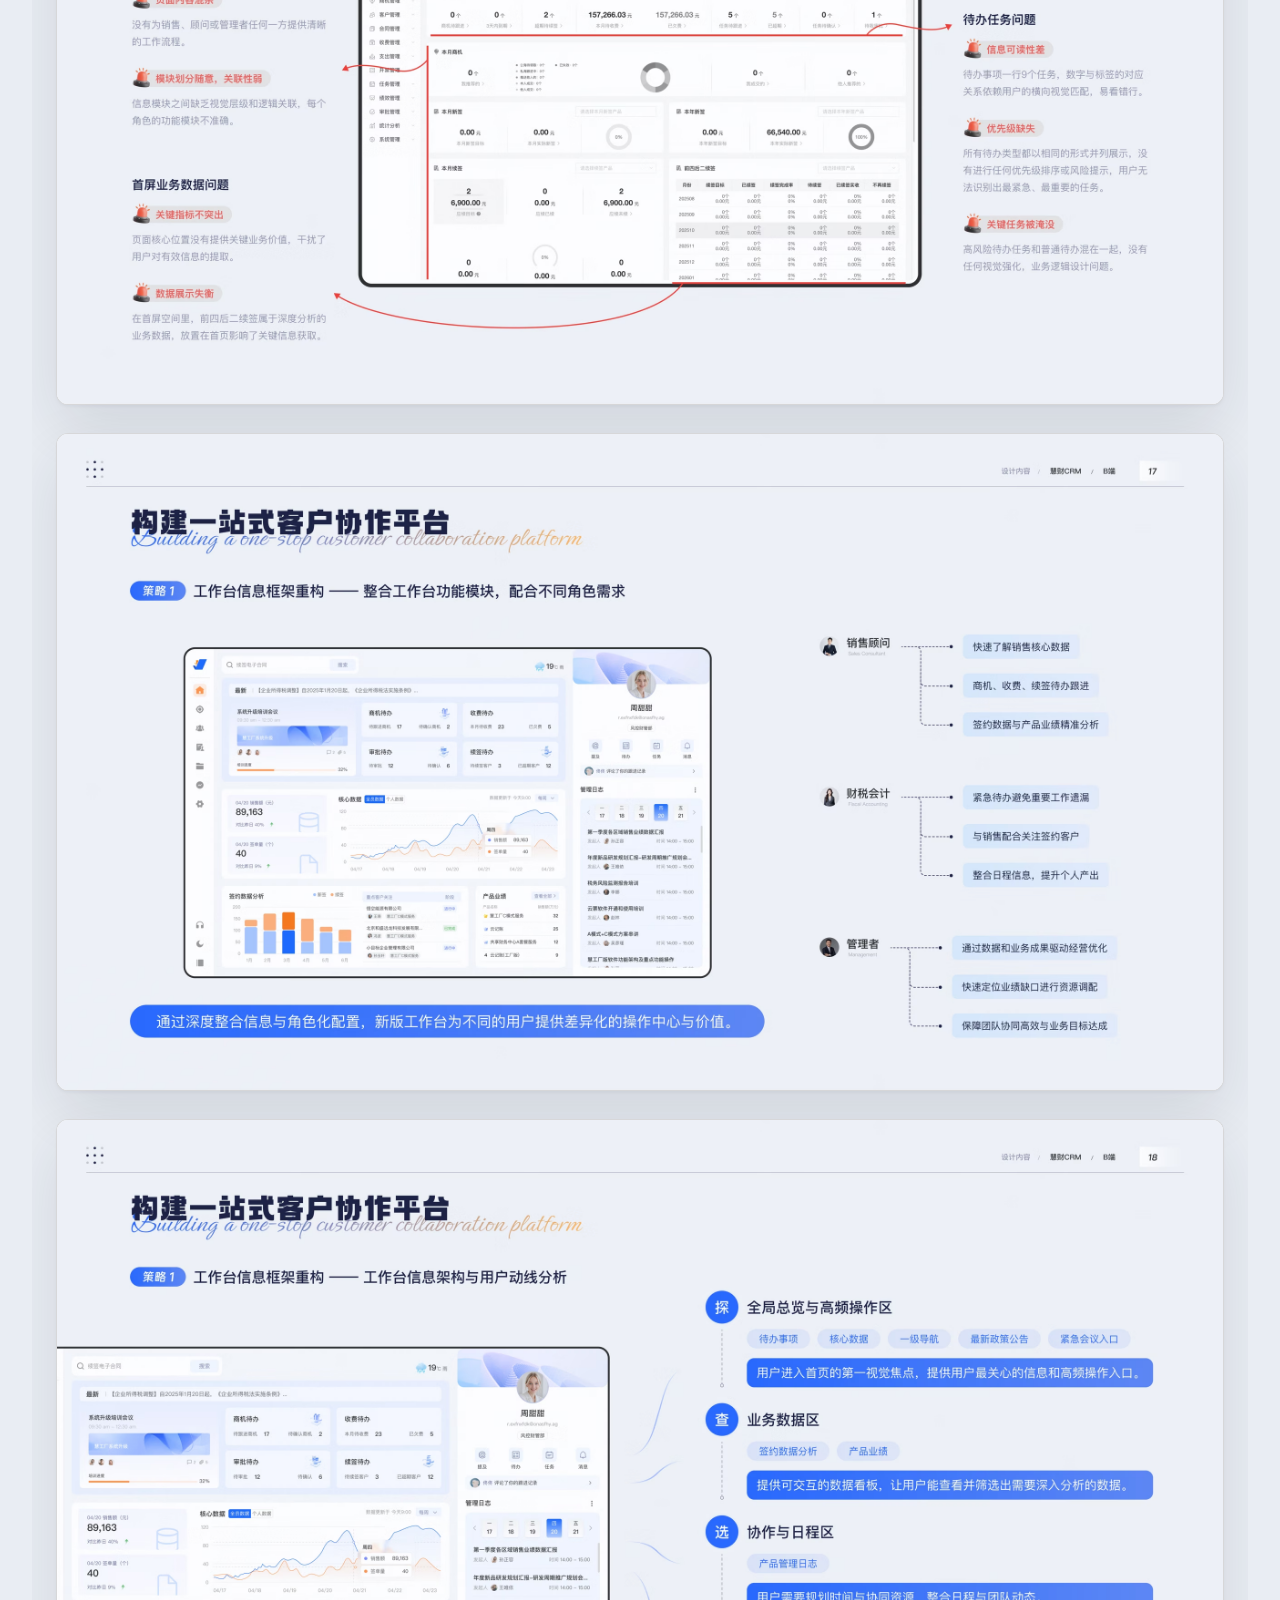
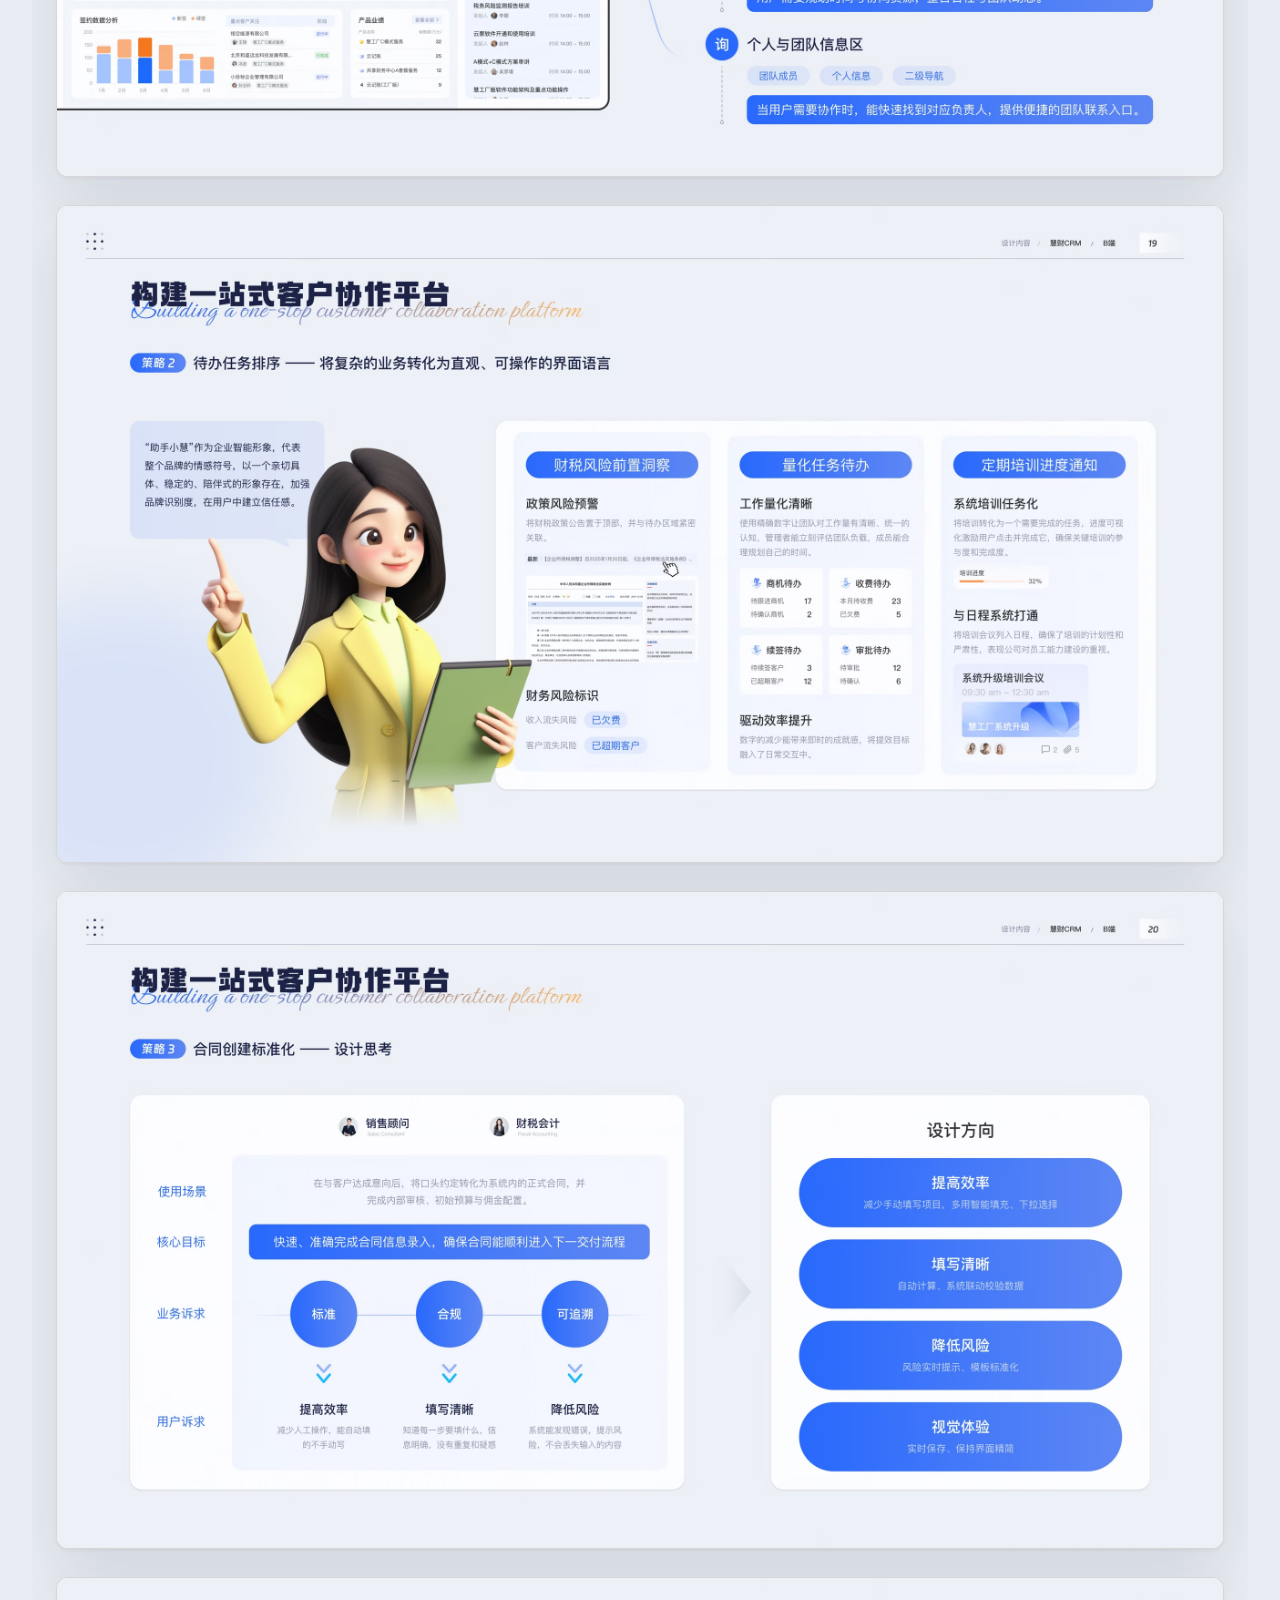
==== commit f8017f9b: "Update resume and portfolio QA fixes" ====
--- a/portfolio-project1-crm.html
+++ b/portfolio-project1-crm.html
@@ -8,7 +8,7 @@
   <title>慧财 CRM — 王晓玉作品集</title>
   <link rel="stylesheet" href="styles.css?v=case-clean-20261030-2" />
   <link rel="stylesheet" href="subpages.css?v=case-clean-20261030-2" />
-  <link rel="stylesheet" href="case-decks.css?v=case-clean-20261030-3" />
+  <link rel="stylesheet" href="case-decks.css?v=case-nav-fit-20261102-1" />
 </head>
 <body class="case-page" data-project="crm" data-case-index="02">
   <a class="skip-link" href="#case-content">跳至项目内容</a>
--- a/styles.css
+++ b/styles.css
@@ -1548,7 +1548,7 @@
       width:100%;
       aspect-ratio:1600 / 864;
       border:1px solid var(--line);
-      background:linear-gradient(140deg,#e5e9ef,#f2f3f4 58%,#dce2eb);
+      background:linear-gradient(140deg,rgba(229,233,239,.18),rgba(242,243,244,.04) 58%,rgba(220,226,235,.14)),url("assets/project-decks/shanhai/10.avif") 50% 40% / cover no-repeat;
     }
     .contact-wechat { min-height:0; display:flex; flex-direction:column; justify-content:flex-start; gap:8px; }
     .contact-wechat > span { color:rgba(17,18,20,.48); font-size:var(--fs-meta); line-height:var(--lh-meta); }
@@ -1603,3 +1603,19 @@
       .capability-intro p,.work-head p,.showcase-head p { white-space:normal; }
     }
   
+
+/* Centered Vibe Coding cover inspired by the case-study hero. */
+.project-card .vibe-thumb { position: relative; isolation: isolate; background: #e8edf8; }
+.vibe-thumb-art { position: absolute; inset: 0; overflow: hidden; display: flex; flex-direction: column; align-items: center; justify-content: center; gap: clamp(4px, .75vw, 10px); padding: 12px 5%; text-align: center; background: radial-gradient(circle at 24% 52%, rgba(121,219,255,.62), transparent 28%), radial-gradient(circle at 75% 38%, rgba(166,125,255,.52), transparent 34%), linear-gradient(120deg,#f5f8ff 2%,#e8effe 52%,#dfe3ff 100%); transition: transform .55s cubic-bezier(.2,.75,.2,1); }
+.project-card:hover .vibe-thumb-art,.project-card:focus-visible .vibe-thumb-art { transform: scale(1.025); }
+.vibe-thumb-art::before { position: absolute; z-index: -1; content: ""; width: 70%; aspect-ratio: 1; border: 1px solid rgba(111,126,214,.2); border-radius: 50%; transform: rotate(-12deg) scaleY(.45); }
+.vibe-thumb-orbit { position: absolute; z-index: -1; width: 72%; height: 70%; border: 1px solid rgba(103,125,226,.18); border-radius: 50%; transform: rotate(-10deg); }
+.vibe-thumb-number { position: absolute; z-index: -1; right: 7%; top: -15%; color: rgba(93,105,193,.07); font-size: clamp(112px,20vw,220px); font-weight: 800; line-height: 1; letter-spacing: -.08em; }
+.project-card .vibe-thumb-mark { width: clamp(28px,4vw,48px); height: clamp(28px,4vw,48px); display: block; flex: 0 0 auto; object-fit: contain; border-radius: 14px; box-shadow: 0 8px 20px rgba(79,84,185,.15); }
+.vibe-thumb-kicker { padding: 3px 8px; border: 1px solid rgba(60,71,106,.12); border-radius: 99px; background: rgba(255,255,255,.58); color: #555d70; font-size: clamp(7px,.66vw,9px); font-weight: 700; letter-spacing: .03em; }
+.vibe-thumb-art h4 { max-width: 96%; margin: 0; display: flex; flex-direction: column; gap: 1px; color: #151923; font-size: clamp(18px,2vw,27px); line-height: 1.14; font-weight: 760; letter-spacing: -.035em; }
+.vibe-thumb-art h4 span { color: #4324ec; font-size: 1.22em; }
+.vibe-thumb-art h4 strong { font-weight: 750; }
+.vibe-thumb-art p { max-width: 78%; margin: 2px 0 0; color: #697187; font-size: clamp(8px,.78vw,10px); line-height: 1.55; }
+.vibe-thumb-tags { display: flex; gap: 5px; margin-top: 2px; }
+.vibe-thumb-tags span { padding: 3px 7px; border: 1px solid rgba(87,97,124,.13); border-radius: 99px; background: rgba(255,255,255,.52); color: #667087; font-size: clamp(6px,.65vw,8px); }
--- a/subpages.css
+++ b/subpages.css
@@ -190,3 +190,6 @@
 @media (prefers-reduced-motion:reduce) {
   *,*::before,*::after { scroll-behavior:auto !important; transition-duration:.01ms !important; animation-duration:.01ms !important; }
 }
+
+.resume-focus-tags { margin-top:18px; display:flex; flex-wrap:wrap; gap:8px; }
+.resume-focus-tags span { min-height:29px; padding:5px 11px; display:inline-flex; align-items:center; border:1px solid var(--line); border-radius:999px; color:var(--muted); font-size:var(--fs-meta,12px); }
--- a/case-decks.css
+++ b/case-decks.css
@@ -250,14 +250,8 @@
 .case-footer a:hover { color: var(--case-accent); }
 .case-motion-ready .case-hero-content { animation: case-hero-enter .75s cubic-bezier(.2,.72,.18,1) both; }
 .case-motion-ready .case-hero-foot { animation: case-hero-enter .7s .12s cubic-bezier(.2,.72,.18,1) both; }
-.case-motion-ready .case-cover { opacity: 0; transform: translateY(28px) scale(.99); transition: opacity .72s ease, transform .72s cubic-bezier(.2,.72,.18,1); }
-.case-motion-ready .case-cover.is-visible { opacity: 1; transform: translateY(0) scale(1); }
-.case-motion-ready .case-chapter .chapter-content > h2, .case-motion-ready .case-chapter .chapter-content > p { opacity: 0; transform: translateY(18px); transition: opacity .65s ease, transform .65s cubic-bezier(.2,.72,.18,1); }
-.case-motion-ready .case-chapter.is-visible .chapter-content > h2, .case-motion-ready .case-chapter.is-visible .chapter-content > p { opacity: 1; transform: translateY(0); }
-.case-motion-ready .case-chapter .case-slide { opacity: 0; transform: translateY(28px) scale(.99); transition: opacity .72s ease, transform .72s cubic-bezier(.2,.72,.18,1); }
-.case-motion-ready .case-chapter .case-slide.is-visible { opacity: 1; transform: translateY(0) scale(1); }
 @keyframes case-hero-enter { from { opacity: 0; transform: translateY(26px); } to { opacity: 1; transform: translateY(0); } }
-@media (max-width: 1360px) {
+@media (max-width: 1520px) {
   .case-topbar { grid-template-columns: minmax(140px,1fr) auto auto; }
 }
 @media (max-width: 1840px) {
@@ -318,3 +312,9 @@
   .case-slide-list { gap: 12px; }
   .case-slide { padding: 4px; }
 }
+
+.case-slide--segmented { padding: 0; }
+.case-slide-slices { display: grid; gap: 0; }
+.case-slide-slices .case-image-button { margin: 0; border: 0; border-radius: 0; cursor: zoom-in; }
+.case-slide-slices .case-image-button img { display: block; width: 100%; height: auto; }
+.case-page[data-project="appendix"] .case-slide-slices .case-image-button img { width: auto; max-width: 100%; margin-inline: auto; }
